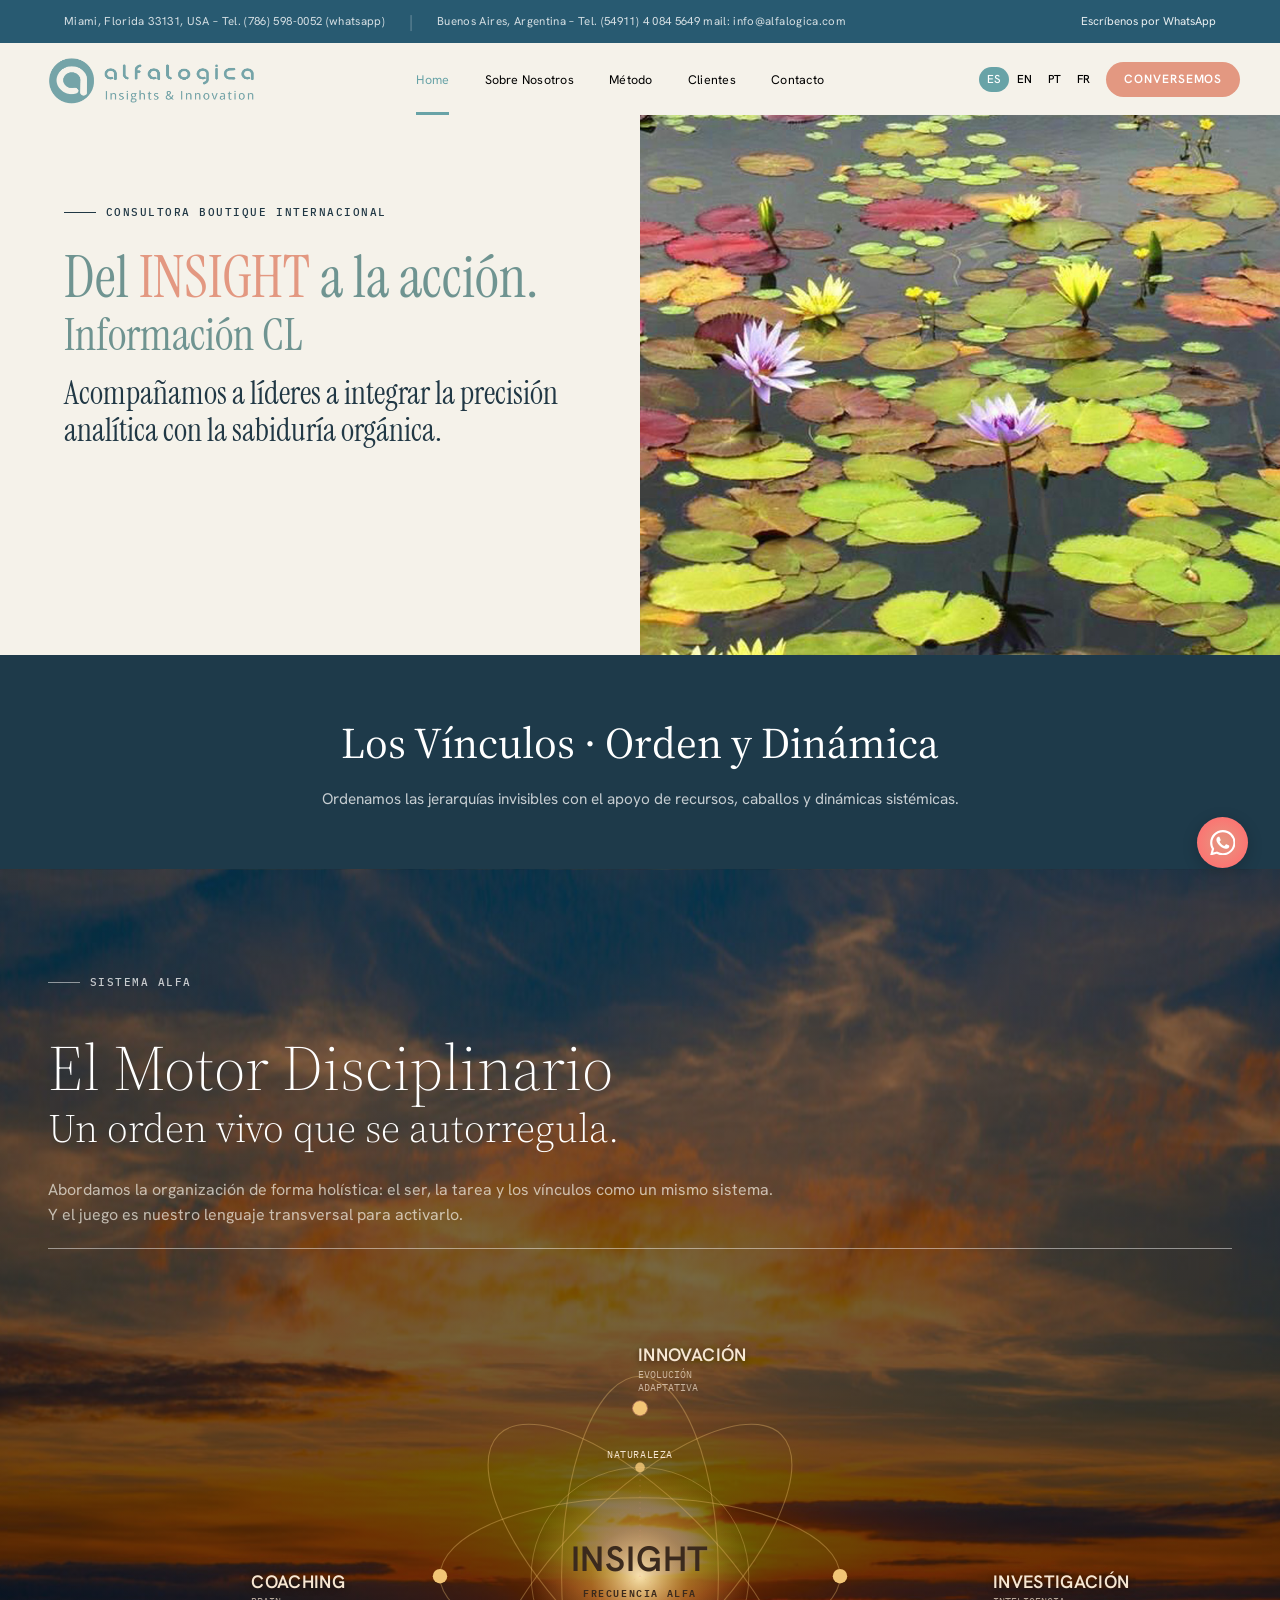
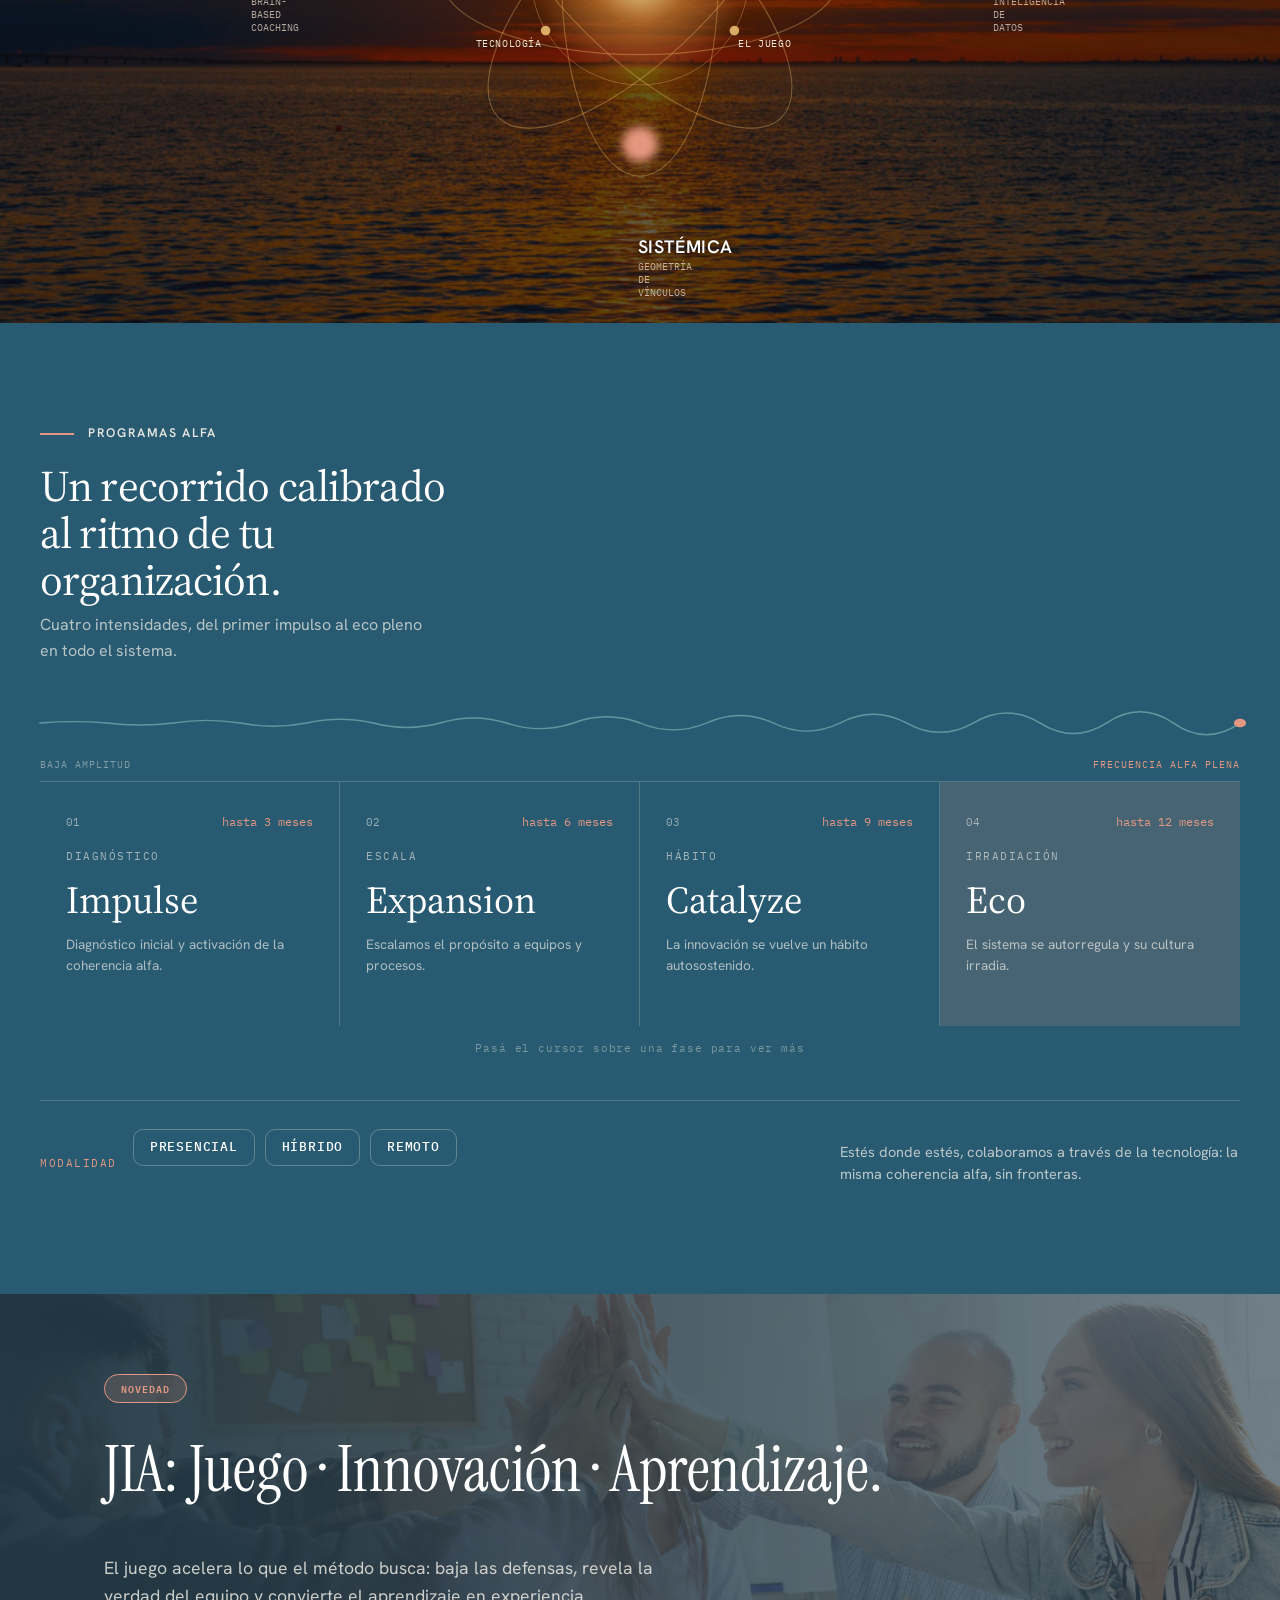
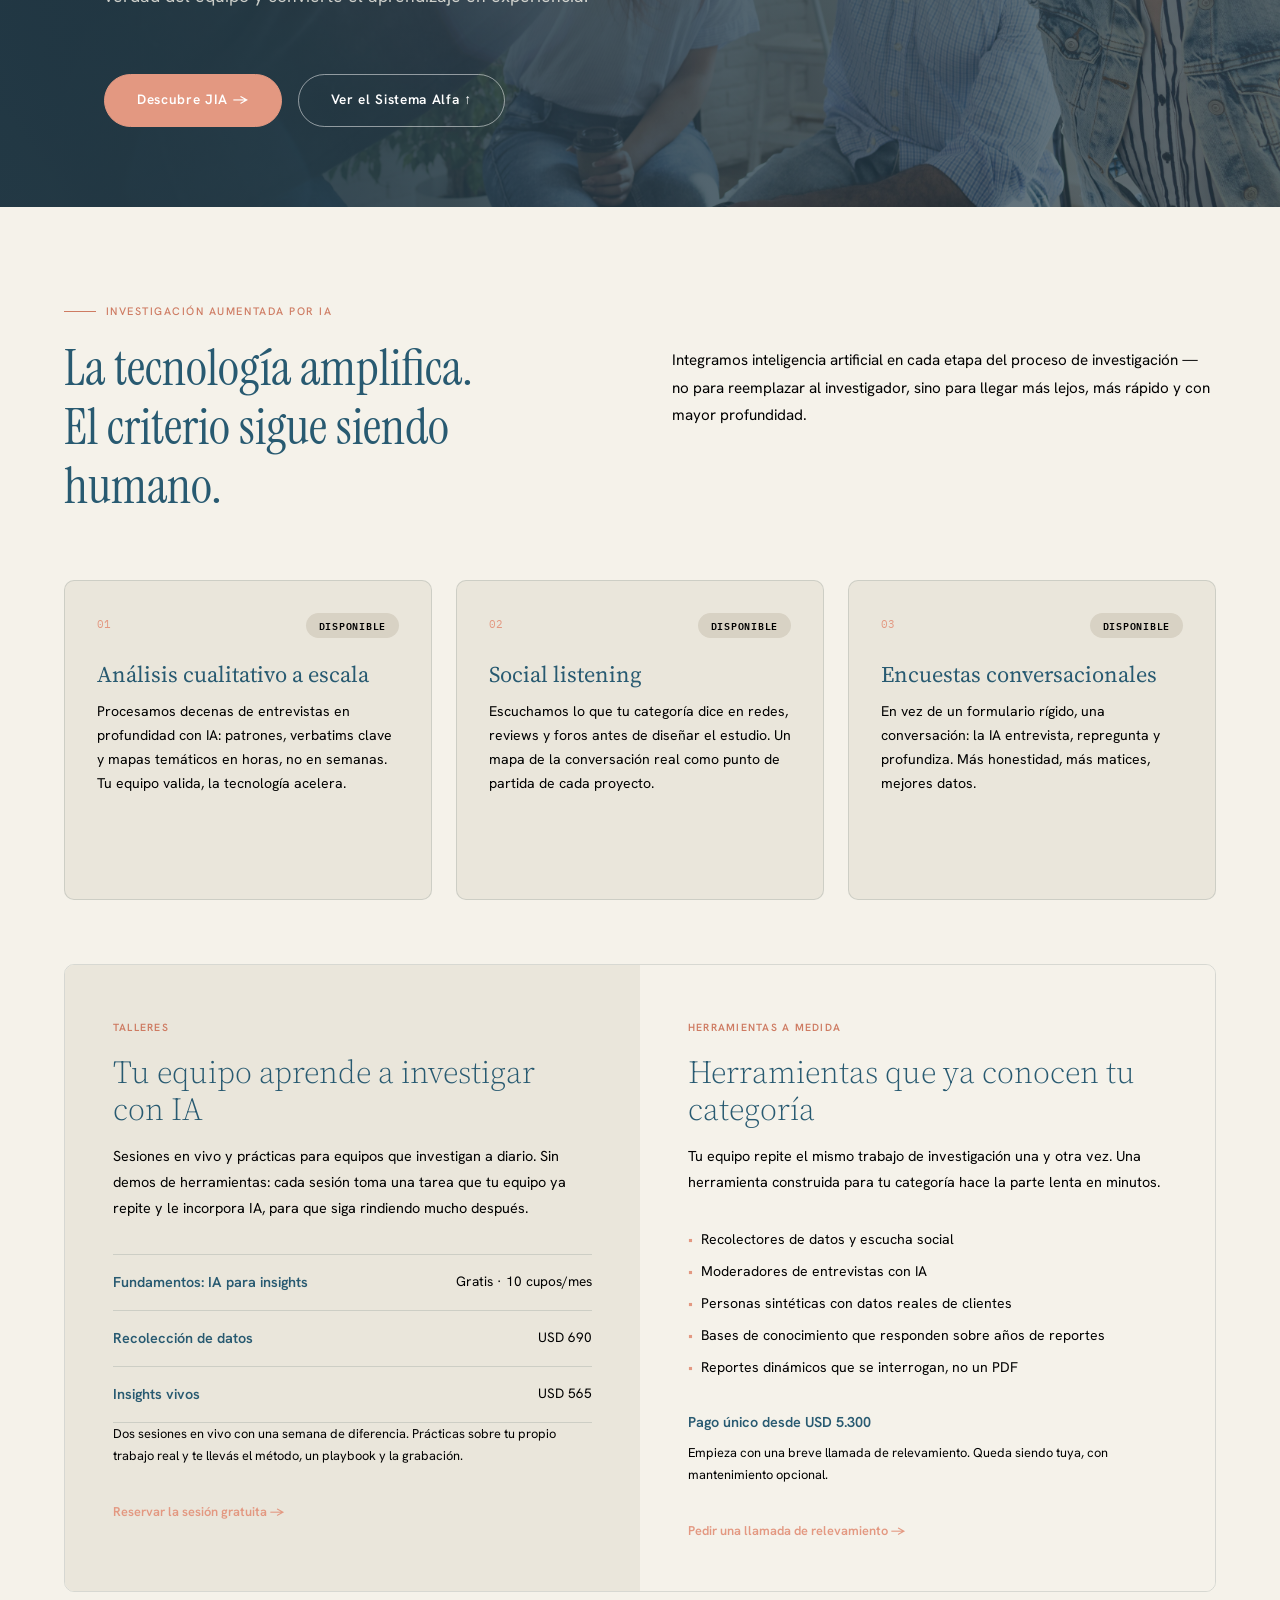
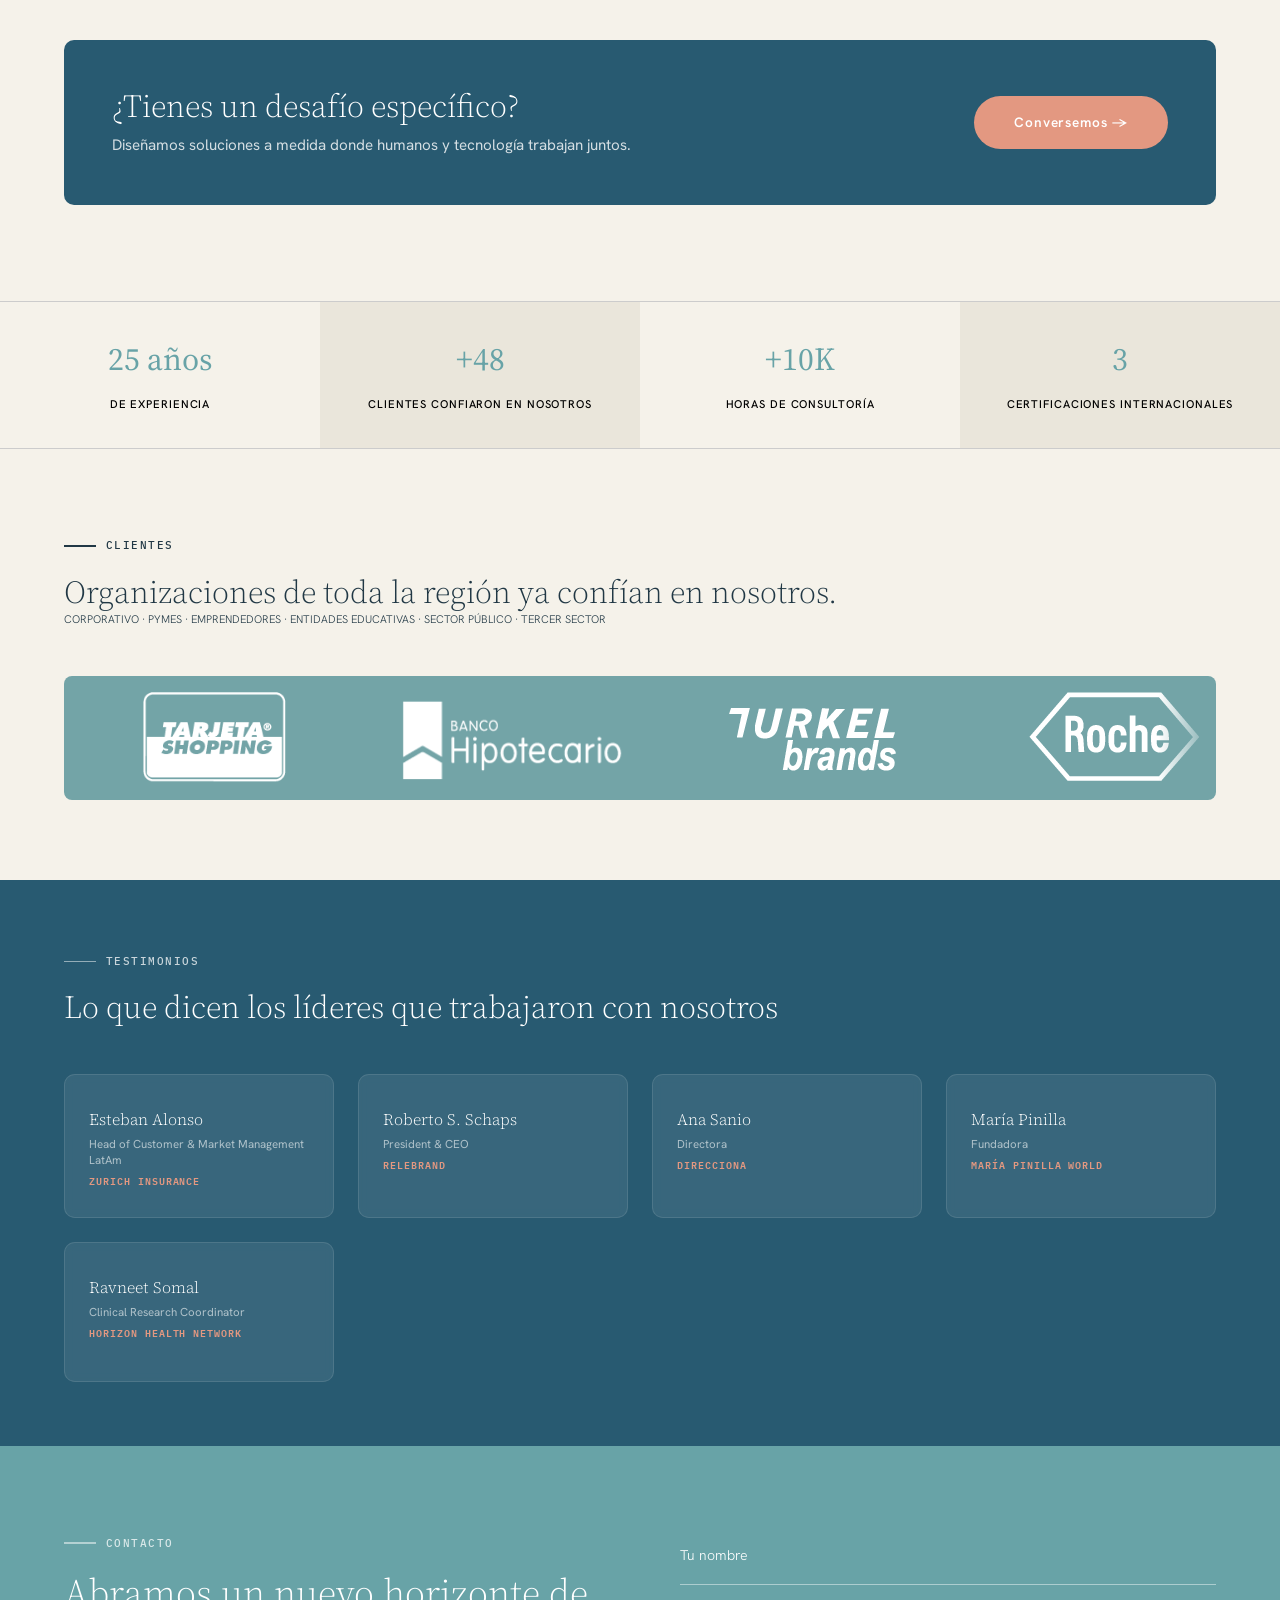
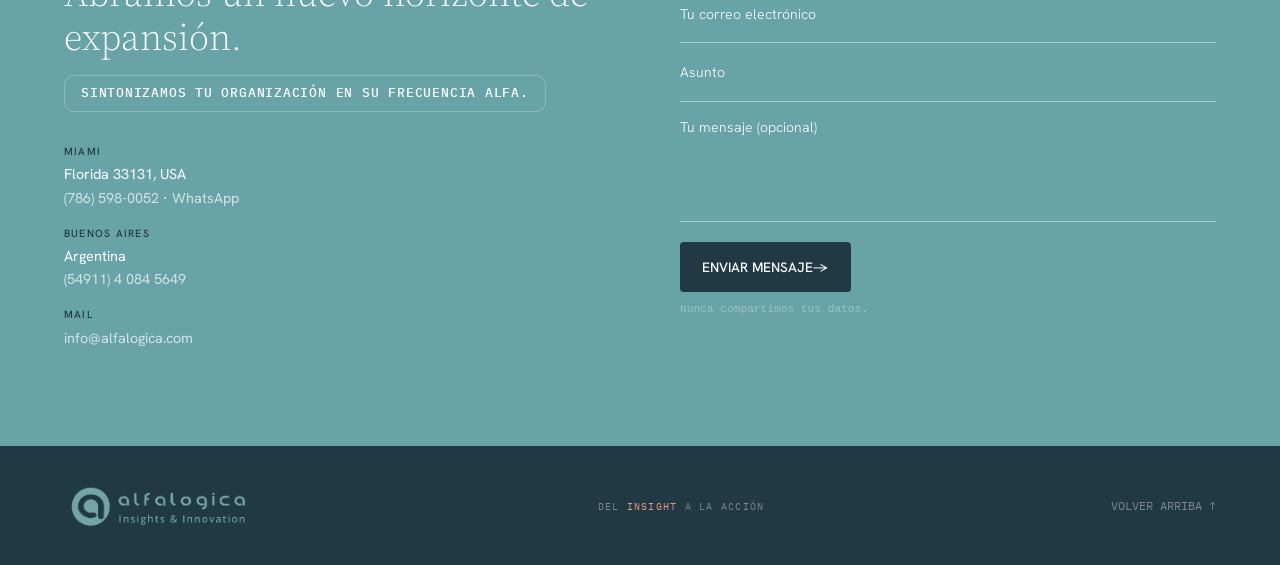
==== index.html @ 055f2e4a "estilos 2" ====
<!doctype html>
<html lang="es">

<head>
  <meta charset="UTF-8" />
  <meta name="viewport" content="width=device-width, initial-scale=1.0" />
  <title>Alfalógica · Insights & Innovation</title>
  <link rel="preconnect" href="https://fonts.googleapis.com" />
  <link rel="preconnect" href="https://fonts.gstatic.com" crossorigin />
  <link
    href="https://fonts.googleapis.com/css2?family=Hanken+Grotesk&family=IBM+Plex+Mono&family=Instrument+Serif&family=Source+Serif+4:opsz@8..60&display=swap"
    rel="stylesheet" />
  <link rel="stylesheet" href="css/styles.css" />
  <script src="js/scripts.js" defer></script>
  <style>
    /* ─── SECCIÓN FRASES (FADE IN/OUT) ─── */
    .frases-section {
      background: #1e3a4a;
      width: 100%;
      padding: 2rem 1.5rem;
      display: flex;
      justify-content: center;
      align-items: center;
      min-height: 150px;
    }

    .frases-container {
      max-width: 900px;
      width: 100%;
      text-align: center;
      margin: 0 auto;
    }

    .frases-container .frase-wrapper {
      display: flex;
      flex-direction: column;
      align-items: center;
      justify-content: center;
      min-height: 150px;
    }

    .frases-container .frase-principal {
      font-family: 'Source Serif 4', 'Instrument Serif', serif;
      font-size: clamp(27px, 3.4vw, 44px);
      color: #ffffff;
      line-height: 1.4;
      margin: 0;
      padding: 0;
      opacity: 0;
      transition: opacity 0.8s ease-in-out;
    }

    .frases-container .frase-principal.visible {
      opacity: 1;
    }

    .frases-container .frase-principal.hidden {
      opacity: 0;
    }

    .frases-container .bajada {
      font-family: 'Hanken Grotesk', sans-serif;
      font-size: clamp(14px, 1.2vw, 18px);
      color: rgba(255, 255, 255, 0.75);
      line-height: 1.6;
      margin-top: 0.8rem;
      opacity: 0;
      transition: opacity 0.6s ease-in-out 0.3s;
      max-width: 700px;
    }

    .frases-container .bajada.visible {
      opacity: 1;
    }

    .frases-container .bajada.hidden {
      opacity: 0;
    }

    @media (max-width: 600px) {
      .frases-section {
        min-height: 320px;
        padding: 3rem 1.2rem;
      }

      .frases-container .frase-wrapper {
        min-height: 200px;
      }

      .frases-container .bajada {
        font-size: 14px;
        padding: 0 0.5rem;
      }
    }
  </style>
</head>

<body>
  <div class="topbar">
    <div class="topbar__inner">
      <span class="topbar__text" data-es="Miami, Florida 33131, USA – Tel. (786) 598-0052 (whatsapp)"
        data-en="Miami, Florida 33131, USA – Tel. (786) 598-0052 (whatsapp)"
        data-pt="Miami, Flórida 33131, EUA – Tel. (786) 598-0052 (whatsapp)"
        data-fr="Miami, Floride 33131, États-Unis – Tél. (786) 598-0052 (whatsapp)">Miami, Florida 33131, USA – Tel.
        <a href="tel:+17865980052">(786) 598-0052</a> (<a href="https://wa.me/17865980052">whatsapp</a>)</span>
      <span class="topbar__sep">|</span>
      <span class="topbar__text" data-es="Buenos Aires, Argentina – Tel. (54911) 4 084 5649 mail: info@alfalogica.com"
        data-en="Buenos Aires, Argentina – Tel. (54911) 4 084 5649 mail: info@alfalogica.com"
        data-pt="Buenos Aires, Argentina – Tel. (54911) 4 084 5649 e-mail: info@alfalogica.com"
        data-fr="Buenos Aires, Argentine – Tél. (54911) 4 084 5649 mail: info@alfalogica.com">Buenos Aires, Argentina –
        Tel.
        <a href="tel:+541140845649">(54911) 4 084 5649</a> mail:
        <a href="mailto:info@alfalogica.com">info@alfalogica.com</a></span>
      <a href="https://wa.me/17865980052" target="_blank" class="topbar__whatsapp" data-es="Escríbenos por WhatsApp"
        data-en="Write us on WhatsApp" data-pt="Escreva-nos no WhatsApp" data-fr="Écrivez-nous sur WhatsApp">
        Escríbenos por WhatsApp
      </a>
    </div>
  </div>

  <nav class="nav" id="nav">
    <div class="nav__inner">
      <a class="nav__logo" href="#"><img src="images/logo.png" alt="Alfalógica" /></a>

      <ul class="nav__links" id="navLinks">
        <li>
          <a href="/" class="active" data-es="Home" data-en="Home" data-pt="Início" data-fr="Accueil">Home</a>
        </li>
        <li>
          <a href="sobre-nosotros.html" data-es="Sobre Nosotros" data-en="About Us" data-pt="Sobre Nós"
            data-fr="À propos">Sobre Nosotros</a>
        </li>
        <li>
          <a href="metodo.html" data-es="Método" data-en="Method" data-pt="Método" data-fr="Méthode">Método</a>
        </li>
        <li>
          <a href="#clientes" data-es="Clientes" data-en="Clients" data-pt="Clientes" data-fr="Clients">Clientes</a>
        </li>
        <li>
          <a href="contacto.html" data-es="Contacto" data-en="Contact Us" data-pt="Contato" data-fr="">Contacto</a>
        </li>
      </ul>

      <div class="nav__right">
        <div class="nav__lang">
          <a href="#" class="active" data-lang="es">ES</a>
          <a href="#" data-lang="en">EN</a>
          <a href="#" data-lang="pt">PT</a>
          <a href="#" data-lang="fr">FR</a>
        </div>
        <details class="nav__lang-dropdown">
          <summary aria-label="Cambiar idioma">
            <span id="navLangCurrent">ES</span>
          </summary>
          <div class="nav__lang-dropdown__menu">
            <a href="#" class="active" data-lang="es">ES</a>
            <a href="#" data-lang="en">EN</a>
            <a href="#" data-lang="pt">PT</a>
            <a href="#" data-lang="fr">FR</a>
          </div>
        </details>
        <div class="nav__cta">
          <a href="/contacto" data-es="Conversemos" data-en="Talk us" data-pt="Conversa"
            data-fr="Conversemos">Conversemos</a>
        </div>
        <button class="nav__hamburger" id="hamburger" aria-label="Abrir menú" aria-expanded="false">
          <span></span><span></span><span></span>
        </button>
      </div>
    </div>

    <ul class="nav__mobile" id="mobileMenu">
      <li>
        <a href="#" class="active" data-es="Home" data-en="Home" data-pt="Início" data-fr="Accueil">Home</a>
      </li>
      <li>
        <a href="/sobre-nosotros" data-es="Sobre Nosotros" data-en="About Us" data-pt="Sobre Nós"
          data-fr="À propos">Sobre Nosotros</a>
      </li>
      <li>
        <a href="/metodo" data-es="Método" data-en="Method" data-pt="Método" data-fr="Méthode">Método</a>
      </li>
      <li>
        <a href="#clientes" data-es="Clientes" data-en="Clients" data-pt="Clientes" data-fr="Clients">Clientes</a>
      </li>
      <li>
        <a href="/contacto" data-es="Contacto" data-en="Contact" data-pt="Contato" data-fr="Contact">Contacto</a>
      </li>
      <li class="nav__mobile__lang">
        <a href="#" class="active" data-lang="es">ES</a>
        <a href="#" data-lang="en">EN</a>
        <a href="#" data-lang="pt">PT</a>
        <a href="#" data-lang="fr">FR</a>
      </li>
    </ul>
  </nav>

  <section class="hero">
    <div class="hero__left">
      <div class="manifiesto__label">
        <span class="label-tag" data-es="Consultora boutique internacional" data-en="International boutique consultancy"
          data-pt="Consultoria boutique internacional" data-fr="Cabinet de conseil boutique international">
          Consultora boutique internacional
        </span>
      </div>

      <h1 class="hero__h1" id="heroH1"></h1>
      <h2 class="hero__h2" id="heroH2"></h2>
      <h3 data-es="   Acompañamos a líderes a integrar la precisión analítica con la sabiduría orgánica."
        data-en="We support leaders in integrating analytical precision with organic wisdom."
        data-pt="Acompanhamos líderes a integrar a precisão analítica com a sabedoria orgânica."
        data-fr="Nous accompagnons les leaders à intégrer la précision analytique à la sagesse organique.">
        Acompañamos a líderes a integrar la precisión analítica con la
        sabiduría orgánica.
      </h3>
    </div>
    <div class="hero__right">
      <img src="images/foto1.jpg" alt="Equipo de consultoría en reunión" />
    </div>
  </section>

  <!-- ─── SECCIÓN FRASES (FADE IN/OUT) ─── -->
  <section class="frases-section" id="frases">
    <div class="frases-container">
      <div class="frase-wrapper" id="fraseWrapper">
        <p class="frase-principal visible" id="frasePrincipal">
          Los Vínculos · Orden y Dinámica
        </p>
        <p class="bajada visible" id="bajada">
          Ordenamos las jerarquías invisibles con el apoyo de recursos, caballos y dinámicas sistémicas.
        </p>
      </div>
    </div>
  </section>

  <!-- ─── RESTO DEL CONTENIDO (se mantiene igual) ─── -->
  <!-- ─── DIAGRAMA (sección traducida) ─── -->
  <div class="diagrama"
    style="background: url(images/sunset.jpg) center 25% / cover rgb(26, 20, 16); position: relative; padding:  0px; filter: brightness(1) saturate(1.05);">

    <div class="sa-diagram-wrap">

      <section class="sistema-banner" id="metodo">


        <div class="sistema-banner__content">
          <div class="clientes__inner">
            <div class="sistema-banner__label">
              <span class="label-tag label-tag--light" data-es="Sistema Alfa" data-en="Alpha System"
                data-pt="Sistema Alfa" data-fr="Système Alpha">Sistema Alfa</span>
            </div>
            <h2 class="sistema-banner__h2"
              data-es="El Motor Disciplinario<br/><em> Un orden vivo que se autorregula.</em>"
              data-en="The Disciplinary Engine<br/><em>A living order that self-regulates.</em>"
              data-pt="O Motor Disciplinar<br/><em>Uma ordem viva que se autorregula.</em>"
              data-fr="Le Moteur Disciplinaire<br/><em>Un ordre vivant qui s'autorégule.</em>">
              El Motor Disciplinario<br /><em>Un orden vivo que se autorregula.</em>
            </h2>
            <p class="subtitle-onDark" style="border-bottom: 1px solid #ffffff79; padding: 0 0 20px 0"
              data-es="Abordamos la organización de forma holística: el ser, la tarea y los vínculos como un mismo sistema.  <br> Y el juego es nuestro lenguaje transversal para activarlo."
              data-en="We approach the organization holistically: being, task, and relationships as one system.  <br>And play is our cross-cutting language to activate it."
              data-pt="Abordamos a organização de forma holística: o ser, a tarefa e os vínculos como um mesmo sistema.  <br>E o jogo é a nossa linguagem transversal para ativá-lo."
              data-fr="Nous abordons l'organisation de manière holistique : l'être, la tâche et les liens comme un même système.  <br>Et le jeu est notre langage transversal pour l'activer.">
              Abordamos la organización de forma holística: el ser, la tarea y los vínculos como un mismo sistema. Y el
              juego es
              nuestro lenguaje transversal para activarlo.
            </p>
          </div>
        </div>
      </section>

      <section data-dc-tpl="107" id="sistema">
        <div data-dc-tpl="108"
          style="position: absolute; inset: 0px; background: linear-gradient(rgba(15, 10, 8, 0.5), rgba(15, 10, 8, 0.68));">
        </div>
        <div data-dc-tpl="109" style="max-width: 1240px; margin: 0px auto; padding: 0px 32px; position: relative;">

          <!-- HOTSPOTS PARA MODALES (los círculos) -->
          <button class="sa-point sa-point--innovacion" data-modal="innovacion" aria-label="Innovación"></button>
          <button class="sa-point sa-point--coaching" data-modal="coaching" aria-label="Coaching"></button>
          <button class="sa-point sa-point--investigacion" data-modal="investigacion"
            aria-label="Investigación"></button>
          <button class="sa-point sa-point--sistemica" data-modal="sistemica" aria-label="Sistémica"></button>
          <button class="sa-point sa-point--center" data-modal="insight"
            aria-label="Insight · Frecuencia Alfa"></button>

          <div data-dc-tpl="121" style="display: flex; flex-direction: column; align-items: center; gap: 0px;">
            <!-- MENSAJE PARA MÓVIL -->
            <div class="sa-mobile-message">
              <span class="sa-mobile-icon">🔄</span>
              <p data-es="El diagrama interactivo del Sistema Alfa está disponible en tablet y escritorio. Te invitamos a explorarlo desde una pantalla más amplia para una experiencia completa."
                data-en="The Alpha System interactive diagram is available on tablet and desktop. We invite you to explore it from a larger screen for a complete experience."
                data-pt="O diagrama interativo do Sistema Alfa está disponível em tablet e desktop. Convidamos você a explorá-lo em uma tela maior para uma experiência completa."
                data-fr="Le diagramme interactif du Système Alpha est disponible sur tablette et ordinateur. Nous vous invitons à l'explorer sur un écran plus grand pour une expérience complète.">
                El diagrama interactivo del Sistema Alfa está disponible en tablet y escritorio. Te invitamos a
                explorarlo desde una pantalla más amplia para una experiencia completa.
              </p>
            </div>

            <div data-dc-tpl="122"
              style="padding: clamp(12px, 2vw, 24px) 0px; display: flex; justify-content: center; align-items: center; width: 100%;">
              <div data-dc-tpl="123" style="position: relative; width: 100%; max-width: 640px; aspect-ratio: 1 / 0.86;">
                <svg data-dc-tpl="124" viewBox="0 0 800 660"
                  style="position: absolute; inset: 0px; width: 100%; height: 100%; overflow: visible;">
                  <!-- (Todo el contenido del SVG se mantiene exactamente igual) -->
                  <defs data-dc-tpl="125">
                    <radialGradient data-dc-tpl="126" id="afGlow" cx="50%" cy="50%" r="50%">
                      <stop data-dc-tpl="127" offset="0%" stop-color="#FFE9B8" stop-opacity="0.95"></stop>
                      <stop data-dc-tpl="128" offset="45%" stop-color="#E8A24D" stop-opacity="0.45"></stop>
                      <stop data-dc-tpl="129" offset="100%" stop-color="#E8A24D" stop-opacity="0"></stop>
                    </radialGradient>
                  </defs>
                  <g data-dc-tpl="130" class="af-orbit"
                    style="transform-box: fill-box; transform-origin: center center; animation: 90s linear 0s infinite normal none running af-spin;">
                    <ellipse data-dc-tpl="131" cx="400" cy="330" rx="250" ry="98" fill="none" stroke="#F0C57A"
                      stroke-opacity="0.35" stroke-width="1.4"></ellipse>
                    <ellipse data-dc-tpl="132" cx="400" cy="330" rx="250" ry="98" fill="none" stroke="#F0C57A"
                      stroke-opacity="0.35" stroke-width="1.4" transform="rotate(45 400 330)"></ellipse>
                    <ellipse data-dc-tpl="133" cx="400" cy="330" rx="250" ry="98" fill="none" stroke="#F0C57A"
                      stroke-opacity="0.35" stroke-width="1.4" transform="rotate(90 400 330)"></ellipse>
                    <ellipse data-dc-tpl="134" cx="400" cy="330" rx="250" ry="98" fill="none" stroke="#F0C57A"
                      stroke-opacity="0.35" stroke-width="1.4" transform="rotate(135 400 330)"></ellipse>
                  </g>
                  <circle data-dc-tpl="135" class="af-core" cx="400" cy="330" r="136" fill="url(#afGlow)"
                    style="transform-box: fill-box; transform-origin: center center; animation: 6s ease-in-out 0s infinite normal none running af-pulse;">
                  </circle>
                  <circle data-dc-tpl="136" cx="400" cy="330" r="136" fill="none" stroke="#F0C57A" stroke-opacity="0.4"
                    stroke-width="1"></circle>
                  <line data-dc-tpl="137" x1="400" y1="330" x2="400" y2="194" stroke="#E39881" stroke-opacity="0.3"
                    stroke-width="1" stroke-dasharray="2 5"></line>
                  <line data-dc-tpl="138" x1="400" y1="330" x2="518" y2="398" stroke="#E39881" stroke-opacity="0.3"
                    stroke-width="1" stroke-dasharray="2 5"></line>
                  <line data-dc-tpl="139" x1="400" y1="330" x2="282" y2="398" stroke="#E39881" stroke-opacity="0.3"
                    stroke-width="1" stroke-dasharray="2 5"></line>
                  <circle data-dc-tpl="140" cx="400" cy="120" r="22" fill="#E39881" opacity="0"
                    style="filter: blur(6px);"></circle>
                  <circle data-dc-tpl="141" cx="650" cy="330" r="22" fill="#E39881" opacity="0"
                    style="filter: blur(6px);"></circle>
                  <circle data-dc-tpl="142" cx="400" cy="540" r="22" fill="#E39881" opacity="1"
                    style="filter: blur(6px);"></circle>
                  <circle data-dc-tpl="143" cx="150" cy="330" r="22" fill="#E39881" opacity="0"
                    style="filter: blur(6px);"></circle>
                  <circle data-dc-tpl="144" cx="400" cy="120" r="9" fill="#F0C57A"></circle>
                  <circle data-dc-tpl="145" cx="400" cy="120" r="9" fill="none" stroke="#E39881" stroke-width="1.2"
                    stroke-opacity="0.55">
                    <animate data-dc-tpl="146" attributeName="r" values="9;16;9" dur="2.6s" repeatCount="indefinite">
                    </animate>
                    <animate data-dc-tpl="147" attributeName="stroke-opacity" values="0.55;0;0.55" dur="2.6s"
                      repeatCount="indefinite"></animate>
                  </circle>
                  <circle data-dc-tpl="148" cx="400" cy="194" r="6" fill="#F0C57A" opacity="0.85"></circle>
                  <circle data-dc-tpl="149" cx="518" cy="398" r="6" fill="#F0C57A" opacity="0.85"></circle>
                  <circle data-dc-tpl="150" cx="282" cy="398" r="6" fill="#F0C57A" opacity="0.85"></circle>
                  <circle data-dc-tpl="151" cx="650" cy="330" r="9" fill="#F0C57A"></circle>
                  <circle data-dc-tpl="152" cx="400" cy="540" r="9" fill="#E39881"></circle>
                  <circle data-dc-tpl="153" cx="150" cy="330" r="9" fill="#F0C57A"></circle>
                  <text data-dc-tpl="154" x="400" y="324" text-anchor="middle"
                    font-family="Hanken Grotesk, system-ui, sans-serif" font-size="44" font-weight="600" fill="#3A2A1E"
                    letter-spacing="1">INSIGHT</text>
                  <text data-dc-tpl="155" x="400" y="356" text-anchor="middle" font-family="IBM Plex Mono, monospace"
                    font-size="13" fill="#3A2A1E" letter-spacing="2" font-weight="600" data-en="ALPHA FREQUENCY"
                    data-es="FRECUENCIA ALFA" data-pt="FREQUÊNCIA ALFA" data-fr="FRÉQUENCE ALPHA">FRECUENCIA ALFA</text>
                </svg>

                <!-- ⬇️ BOTONES DE TEXTO CON CLASE "sa-point" ⬇️ -->
                <!-- BOTÓN INNOVACIÓN -->
                <button class="sa-point" data-modal="innovacion"
                  style="position: absolute; left: 50%; top: 7%; transform: translateX(-50%); background: none; border: none; cursor: pointer; padding: 4px 8px; text-align: center;">
                  <div class="sa-label-main" data-en="INNOVATION" data-pt="INOVAÇÃO" data-fr="INNOVATION"
                    data-es="INNOVACIÓN"
                    style="font-family: var(--font-sans); font-weight: 600; font-size: clamp(14px, 1.6vw, 18px); letter-spacing: 0.02em; color: rgb(245, 230, 211); transition: color 0.3s; text-shadow: rgba(0, 0, 0, 0.5) 0px 1px 6px;">
                    INNOVACIÓN</div>
                  <div data-en="Adaptive evolution" data-pt="Evolução adaptativa" data-fr="Évolution adaptative"
                    data-es="Evolución adaptativa"
                    style="font-family: var(--font-mono); font-size: 10px; color: rgba(245, 230, 211, 0.7); margin-top: 2px;">
                    Evolución adaptativa</div>
                </button>

                <!-- BOTÓN INVESTIGACIÓN -->
                <button class="sa-point" data-modal="investigacion"
                  style="position: absolute; right: -7%; top: 50%; transform: translateY(-50%); background: none; border: none; cursor: pointer; padding: 4px 8px; text-align: left;">
                  <div class="sa-label-main" data-en="RESEARCH" data-pt="PESQUISA" data-fr="RECHERCHE"
                    data-es="INVESTIGACIÓN"
                    style="font-family: var(--font-sans); font-weight: 600; font-size: clamp(14px, 1.6vw, 18px); letter-spacing: 0.02em; color: rgb(245, 230, 211); transition: color 0.3s; text-shadow: rgba(0, 0, 0, 0.5) 0px 1px 6px;">
                    INVESTIGACIÓN</div>
                  <div data-en="Data intelligence" data-pt="Inteligência de Dados" data-fr="Intelligence des données"
                    data-es="Inteligencia de Datos"
                    style="font-family: var(--font-mono); font-size: 10px; color: rgba(245, 230, 211, 0.7); margin-top: 2px;">
                    Inteligencia de Datos</div>
                </button>

                <!-- BOTÓN SISTÉMICA -->
                <button class="sa-point" data-modal="sistemica"
                  style="position: absolute; left: 50%; bottom: 0%; transform: translateX(-50%); background: none; border: none; cursor: pointer; padding: 4px 8px; text-align: center;">
                  <div class="sa-label-main" data-en="SYSTEMIC" data-pt="SISTÊMICA" data-fr="SYSTÉMIQUE"
                    data-es="SISTÉMICA"
                    style="font-family: var(--font-sans); font-weight: 600; font-size: clamp(14px, 1.6vw, 18px); letter-spacing: 0.02em; color: rgb(255, 255, 255); transition: color 0.3s; text-shadow: rgba(0, 0, 0, 0.5) 0px 1px 6px;">
                    SISTÉMICA</div>
                  <div data-en="Geometry of bonds" data-pt="Geometria dos Vínculos" data-fr="Géométrie des liens"
                    data-es="Geometría de Vínculos"
                    style="font-family: var(--font-mono); font-size: 10px; color: rgba(245, 230, 211, 0.7); margin-top: 2px;">
                    Geometría de Vínculos</div>
                </button>

                <!-- BOTÓN COACHING -->
                <button class="sa-point" data-modal="coaching"
                  style="position: absolute; left: -12%; top: 50%; transform: translateY(-50%); background: none; border: none; cursor: pointer; padding: 4px 8px; text-align: left;">
                  <div class="sa-label-main" data-en="COACHING" data-pt="COACHING" data-fr="COACHING" data-es="COACHING"
                    style="font-family: var(--font-sans); font-weight: 600; font-size: clamp(14px, 1.6vw, 18px); letter-spacing: 0.02em; color: rgb(245, 230, 211); transition: color 0.3s; text-shadow: rgba(0, 0, 0, 0.5) 0px 1px 6px;">
                    COACHING</div>
                  <div data-en="Brain-Based Coaching" data-pt="Coaching Baseado no Cérebro"
                    data-fr="Coaching basé sur le cerveau" data-es="Brain-Based Coaching"
                    style="font-family: var(--font-mono); font-size: 10px; color: rgba(245, 230, 211, 0.7); margin-top: 2px;">
                    Brain-Based Coaching</div>
                </button>

                <!-- Punto central (Insight) -->
                <button class="sa-point sa-point--center" data-modal="insight" aria-label="Insight"
                  style="position: absolute; left: 50%; top: 50%; width: 26%; height: 26%; transform: translate(-50%, -50%); background: none; border: none; cursor: pointer; border-radius: 50%;"></button>

                <!-- Botones transversales (sin modal) -->
                <button aria-label="Naturaleza"
                  style="position: absolute; left: 50%; top: 29.4%; transform: translate(-50%, -100%); background: none; border: none; cursor: pointer; padding: 2px 4px;">
                  <span data-en="NATURE" data-pt="NATUREZA" data-fr="NATURE" data-es="NATURALEZA"
                    style="font-family: var(--font-mono); font-size: 10px; letter-spacing: 0.06em; color: rgb(245, 230, 211); transition: color 0.3s;">NATURALEZA</span>
                </button>
                <button aria-label="Tecnología"
                  style="position: absolute; left: 35.25%; top: 60.3%; transform: translate(-100%, 0px); background: none; border: none; cursor: pointer; padding: 2px 4px; text-align: right;">
                  <span data-en="TECHNOLOGY" data-pt="TECNOLOGIA" data-fr="TECHNOLOGIE" data-es="TECNOLOGÍA"
                    style="font-family: var(--font-mono); font-size: 10px; letter-spacing: 0.06em; color: rgb(245, 230, 211); transition: color 0.3s;">TECNOLOGÍA</span>
                </button>
                <button aria-label="El juego"
                  style="position: absolute; left: 64.75%; top: 60.3%; background: none; border: none; cursor: pointer; padding: 2px 4px;">
                  <span data-en="PLAY" data-pt="O JOGO" data-fr="LE JEU" data-es="EL JUEGO"
                    style="font-family: var(--font-mono); font-size: 10px; letter-spacing: 0.06em; color: rgb(245, 230, 211); transition: color 0.3s;">EL
                    JUEGO</span>
                </button>
              </div>
            </div>
          </div>
        </div>
      </section>
    </div>
  </div>
  <!-- ─── FIN DIAGRAMA ─── -->

  <!-- MODAL SISTEMA ALFA® -->
  <div class="sa-overlay" id="saOverlay">
    <div class="sa-modal" role="dialog" aria-modal="true" id="saModal">
      <button class="sa-modal-close" id="saClose" aria-label="Cerrar">
        &#10005;
      </button>
      <div class="sa-modal-header" id="saHeader"></div>
      <div class="sa-modal-scroll" id="saScroll"></div>
    </div>
  </div>

  <div class="programas-alfa-wrapper">
    <div class="programas-alfa-inner">
      <div class="programas-alfa-header">
        <span class="programas-alfa-label" data-es="Programas Alfa" data-en="Alpha Programs" data-pt="Programas Alfa"
          data-fr="Programmes Alpha">Programas Alfa</span>
        <h2 class="programas-alfa-title" data-es="Un recorrido calibrado al ritmo de tu organización."
          data-en="A path calibrated to your organization's rhythm."
          data-pt="Um percurso calibrado ao ritmo da sua organização."
          data-fr="Un parcours calibré au rythme de votre organisation.">Un recorrido calibrado al ritmo de tu
          organización.</h2>
        <p class="programas-alfa-subtitle"
          data-es="Cuatro intensidades, del primer impulso al eco pleno en todo el sistema."
          data-en="Four intensities, from first impulse to full echo across the system."
          data-pt="Quatro intensidades, do primeiro impulso ao eco pleno em todo o sistema."
          data-fr="Quatre intensités, du premier élan à l'écho pleinement diffusé dans tout le système.">Cuatro
          intensidades, del primer impulso al eco pleno en todo el sistema.</p>
      </div>

      <!-- Gráfico de onda -->
      <div class="programas-alfa-wave" data-reveal>
        <svg class="wave-svg" viewBox="0 0 1176 90" preserveAspectRatio="none">
          <path class="wave-path"
            d="M0 45 Q32.7 41.1 65.3 45 Q98.0 50.6 130.7 45 Q163.3 37.7 196.0 45 Q228.7 54.0 261.3 45 Q294.0 34.3 326.7 45 Q359.3 57.5 392.0 45 Q424.7 30.8 457.3 45 Q490.0 60.9 522.7 45 Q555.3 27.4 588.0 45 Q620.7 64.4 653.3 45 Q686.0 23.9 718.7 45 Q751.3 67.8 784.0 45 Q816.7 20.5 849.3 45 Q882.0 71.3 914.7 45 Q947.3 17.0 980.0 45 Q1012.7 74.7 1045.3 45 Q1078.0 13.6 1110.7 45 Q1143.3 78.1 1176.0 45"
            fill="none" stroke="#68A3A7" stroke-width="2" stroke-opacity="0.85" stroke-linecap="round" />
          <circle class="wave-circle" cx="1176" cy="45" r="6" fill="#E39881" />
        </svg>
        <div class="wave-labels">
          <span class="wave-label wave-label--low" data-es="BAJA AMPLITUD" data-en="LOW AMPLITUDE"
            data-pt="BAIXA AMPLITUDE" data-fr="BASSE AMPLITUDE">BAJA AMPLITUD</span>
          <span class="wave-label wave-label--full" data-es="FRECUENCIA ALFA PLENA" data-en="FULL ALPHA FREQUENCY"
            data-pt="FREQUÊNCIA ALFA PLENA" data-fr="FRÉQUENCE ALPHA PLEINE">FRECUENCIA ALFA PLENA</span>
        </div>
      </div>

      <!-- Tarjetas de programas -->
      <div class="programas-alfa-grid" data-reveal>
        <!-- Tarjeta 1: Impulse -->
        <div class="programa-card-alfa" tabindex="0">
          <div class="programa-card-alfa__top">
            <span class="programa-card-alfa__number">01</span>
            <span class="programa-card-alfa__duration" data-es="hasta 3 meses" data-en="up to 3 months"
              data-pt="até 3 meses" data-fr="jusqu'à 3 mois">hasta 3 meses</span>
          </div>
          <div class="programa-card-alfa__tag" data-es="DIAGNÓSTICO" data-en="DIAGNOSIS" data-pt="DIAGNÓSTICO"
            data-fr="DIAGNOSTIC">DIAGNÓSTICO</div>
          <h3 class="programa-card-alfa__title">Impulse</h3>
          <p class="programa-card-alfa__desc" data-es="Diagnóstico inicial y activación de la coherencia alfa."
            data-en="First diagnosis and activation of alpha coherence."
            data-pt="Diagnóstico inicial e ativação da coerência alfa."
            data-fr="Diagnostic initial et activation de la cohérence alpha.">Diagnóstico inicial y activación de la
            coherencia alfa.</p>
          <div class="programa-card-alfa__detail">
            <ul>
              <li data-es="Mapeo del ser, la tarea y los vínculos" data-en="Mapping of being, task and bonds"
                data-pt="Mapeamento do ser, da tarefa e dos vínculos"
                data-fr="Cartographie de l'être, de la tâche et des liens">Mapeo del ser, la tarea y los vínculos</li>
              <li data-es="Línea base de métricas para todo el recorrido" data-en="Baseline metrics for the whole path"
                data-pt="Linha base de métricas para todo o percurso" data-fr="Métriques de base pour tout le parcours">
                Línea base de métricas para todo el recorrido</li>
              <li data-es="Primera sesión de activación con el liderazgo" data-en="First leadership activation session"
                data-pt="Primeira sessão de ativação com a liderança"
                data-fr="Première session d'activation avec le leadership">Primera sesión de activación con el liderazgo
              </li>
            </ul>
          </div>
        </div>

        <!-- Tarjeta 2: Expansion -->
        <div class="programa-card-alfa" tabindex="0">
          <div class="programa-card-alfa__top">
            <span class="programa-card-alfa__number">02</span>
            <span class="programa-card-alfa__duration" data-es="hasta 6 meses" data-en="up to 6 months"
              data-pt="até 6 meses" data-fr="jusqu'à 6 mois">hasta 6 meses</span>
          </div>
          <div class="programa-card-alfa__tag" data-es="ESCALA" data-en="SCALING" data-pt="ESCALA"
            data-fr="DÉPLOIEMENT">ESCALA</div>
          <h3 class="programa-card-alfa__title">Expansion</h3>
          <p class="programa-card-alfa__desc" data-es="Escalamos el propósito a equipos y procesos."
            data-en="Scaling purpose across teams and processes."
            data-pt="Escalamos o propósito para equipes e processos."
            data-fr="Nous déployons le but aux équipes et aux processus.">Escalamos el propósito a equipos y procesos.
          </p>
          <div class="programa-card-alfa__detail">
            <ul>
              <li data-es="Talleres de equipo y dinámicas JIA" data-en="Team workshops and JIA dynamics"
                data-pt="Oficinas de equipe e dinâmicas JIA" data-fr="Ateliers d'équipe et dynamiques JIA">Talleres de
                equipo y dinámicas JIA</li>
              <li data-es="Primeras decisiones basadas en datos" data-en="First data-informed decisions"
                data-pt="Primeiras decisões baseadas em dados" data-fr="Premières décisions basées sur les données">
                Primeras decisiones basadas en datos</li>
              <li data-es="Los procesos compartidos toman forma" data-en="Shared processes take shape"
                data-pt="Os processos compartilhados tomam forma" data-fr="Les processus partagés prennent forme">Los
                procesos compartidos toman forma</li>
            </ul>
          </div>
        </div>

        <!-- Tarjeta 3: Catalyze -->
        <div class="programa-card-alfa" tabindex="0">
          <div class="programa-card-alfa__top">
            <span class="programa-card-alfa__number">03</span>
            <span class="programa-card-alfa__duration" data-es="hasta 9 meses" data-en="up to 9 months"
              data-pt="até 9 meses" data-fr="jusqu'à 9 mois">hasta 9 meses</span>
          </div>
          <div class="programa-card-alfa__tag" data-es="HÁBITO" data-en="HABIT" data-pt="HÁBITO" data-fr="HABITUDE">
            HÁBITO</div>
          <h3 class="programa-card-alfa__title">Catalyze</h3>
          <p class="programa-card-alfa__desc" data-es="La innovación se vuelve un hábito autosostenido."
            data-en="Innovation becomes a self-sustaining habit."
            data-pt="A inovação se torna um hábito autossustentado."
            data-fr="L'innovation devient une habitude auto-entretenue.">La innovación se vuelve un hábito
            autosostenido.</p>
          <div class="programa-card-alfa__detail">
            <ul>
              <li data-es="Rituales de innovación entre equipos" data-en="Cross-team innovation rituals"
                data-pt="Rituais de inovação entre equipes" data-fr="Rituels d'innovation inter-équipes">Rituales de
                innovación entre equipos</li>
              <li data-es="Evidencia e intuición deciden juntas" data-en="Evidence and intuition decide together"
                data-pt="Evidência e intuição decidem juntas" data-fr="Preuves et intuition décident ensemble">Evidencia
                e intuición deciden juntas</li>
              <li data-es="El sistema corrige su propio rumbo" data-en="The system self-corrects"
                data-pt="O sistema corrige seu próprio rumo" data-fr="Le système corrige sa propre trajectoire">El
                sistema corrige su propio rumbo</li>
            </ul>
          </div>
        </div>

        <!-- Tarjeta 4: Eco (destacada) -->
        <div class="programa-card-alfa programa-card-alfa--destacada" tabindex="0">
          <div class="programa-card-alfa__top">
            <span class="programa-card-alfa__number">04</span>
            <span class="programa-card-alfa__duration" data-es="hasta 12 meses" data-en="up to 12 months"
              data-pt="até 12 meses" data-fr="jusqu'à 12 mois">hasta 12 meses</span>
          </div>
          <div class="programa-card-alfa__tag" data-es="IRRADIACIÓN" data-en="RADIANCE" data-pt="IRRADIAÇÃO"
            data-fr="RAYONNEMENT">IRRADIACIÓN</div>
          <h3 class="programa-card-alfa__title">Eco</h3>
          <p class="programa-card-alfa__desc" data-es="El sistema se autorregula y su cultura irradia."
            data-en="The system self-regulates and its culture radiates."
            data-pt="O sistema se autorregula e sua cultura irradia."
            data-fr="Le système s'autorégule et sa culture rayonne.">El sistema se autorregula y su cultura irradia.</p>
          <div class="programa-card-alfa__detail">
            <ul>
              <li data-es="La cultura irradia hacia clientes y mercado" data-en="Culture radiates to clients and market"
                data-pt="A cultura irradia para clientes e mercado"
                data-fr="La culture rayonne vers les clients et le marché">La cultura irradia hacia clientes y mercado
              </li>
              <li data-es="La organización se sostiene sin nosotros"
                data-en="The organization sustains itself without us" data-pt="A organização se sustenta sem nós"
                data-fr="L'organisation se soutient sans nous">La organización se sostiene sin nosotros</li>
              <li data-es="La frecuencia alfa se vuelve voz propia"
                data-en="Alpha frequency becomes the organization's own voice"
                data-pt="A frequência alfa se torna voz própria"
                data-fr="La fréquence alpha devient la voix propre de l'organisation">La frecuencia alfa se vuelve voz
                propia</li>
            </ul>
          </div>
        </div>
      </div>

      <!-- Hover hint -->
      <div class="programas-alfa-hint" data-es="Pasá el cursor sobre una fase para ver más"
        data-en="Hover a phase for details" data-pt="Passe o mouse sobre uma fase para ver mais"
        data-fr="Survolez une phase pour voir plus">Pasá el cursor sobre una fase para ver más</div>

      <!-- Footer: Modalidad -->
      <div class="programas-alfa-footer" data-reveal>
        <div class="programas-alfa-footer__left">
          <span class="programas-alfa-footer__label" data-es="MODALIDAD" data-en="FORMAT" data-pt="MODALIDADE"
            data-fr="FORMAT">MODALIDAD</span>
          <div class="programas-alfa-footer__badges">
            <span class="badge-alfa" data-es="Presencial" data-en="On-site" data-pt="Presencial"
              data-fr="Présentiel">Presencial</span>
            <span class="badge-alfa" data-es="Híbrido" data-en="Hybrid" data-pt="Híbrido"
              data-fr="Hybride">Híbrido</span>
            <span class="badge-alfa" data-es="Remoto" data-en="Remote" data-pt="Remoto"
              data-fr="À distance">Remoto</span>
          </div>
        </div>
        <p class="programas-alfa-footer__text"
          data-es="Estés donde estés, colaboramos a través de la tecnología: la misma coherencia alfa, sin fronteras."
          data-en="Wherever you are, we collaborate through technology: the same alpha coherence, without borders."
          data-pt="Esteja onde estiver, colaboramos através da tecnologia: a mesma coerência alfa, sem fronteiras."
          data-fr="Où que vous soyez, nous collaborons par la technologie : la même cohérence alpha, sans frontières.">
          Estés donde estés, colaboramos a través de la tecnología: la misma coherencia alfa, sin fronteras.</p>
      </div>
    </div>
  </div>
  </div>

  <!-- ─── SECCIÓN JIA: Juego · Innovación · Aprendizaje ─── -->
  <section class="jia-section">
    <div class="jia-section__bg">
      <img src="images/jia.jpg" alt="Equipo celebrando con las manos en alto" />
    </div>
    <div class="jia-section__overlay"></div>
    <div class="jia-section__inner">
      <span class="jia-section__badge" data-es="Novedad" data-en="New" data-pt="Novidade" data-fr="Nouveauté">
        Novedad
      </span>
      <h2 class="jia-section__title" data-es="JIA: Juego · Innovación · Aprendizaje."
        data-en="JIA: Play · Innovation · Learning." data-pt="JIA: Jogo · Inovação · Aprendizado."
        data-fr="JIA: Jeu · Innovation · Apprentissage.">
        JIA: Juego · Innovación · Aprendizaje.
      </h2>
      <p class="jia-section__subtitle"
        data-es="El juego acelera lo que el método busca: baja las defensas, revela la verdad del equipo y convierte el aprendizaje en experiencia."
        data-en="Play accelerates what the method seeks: lowers defenses, reveals the team's truth, and turns learning into experience."
        data-pt="O jogo acelera o que o método busca: baixa as defesas, revela a verdade da equipe e transforma o aprendizado em experiência."
        data-fr="Le jeu accélère ce que la méthode recherche : il abaisse les défenses, révèle la vérité de l'équipe et transforme l'apprentissage en expérience.">
        El juego acelera lo que el método busca: baja las defensas, revela la verdad del equipo y convierte el
        aprendizaje en experiencia.
      </p>
      <div class="jia-section__actions">
        <a href="/contacto" class="jia-section__btn jia-section__btn--primary" data-es="Descubre JIA →"
          data-en="Discover JIA →" data-pt="Descubra JIA →" data-fr="Découvrez JIA →">
          Descubre JIA →
        </a>
        <a href="#metodo" class="jia-section__btn jia-section__btn--secondary" data-es="Ver el Sistema Alfa ↑"
          data-en="See the Alpha System ↑" data-pt="Ver o Sistema Alfa ↑" data-fr="Voir le Système Alpha ↑">
          Ver el Sistema Alfa ↑
        </a>
      </div>
    </div>
  </section>

  <!-- SECCIÓN: INVESTIGACIÓN AUMENTADA POR IA -->
  <section id="ia">
    <div class="ia-container">

      <!-- HEADER -->
      <div class="ia-header">
        <div class="ia-label">
          <span class="ia-label-line"></span>
          <span data-es="INVESTIGACIÓN AUMENTADA POR IA" data-en="AI-ENHANCED RESEARCH"
            data-pt="PESQUISA AMPLIADA POR IA" data-fr="RECHERCHE AUGMENTÉE PAR IA">INVESTIGACIÓN AUMENTADA POR
            IA</span>
        </div>
        <div class="ia-header-grid">
          <h2 class="ia-title" data-es="La tecnología amplifica. <br>El criterio sigue siendo humano."
            data-en="Technology amplifies.<br> Human judgment still leads."
            data-pt="A tecnologia amplifica.<br> O critério continua sendo humano."
            data-fr="La technologie amplifie.<br> Le jugement humain reste décisif.">La tecnología amplifica.<br> El
            criterio
            sigue siendo humano.</h2>
          <p class="ia-subtitle"
            data-es="Integramos inteligencia artificial en cada etapa del proceso de investigación — no para reemplazar al investigador, sino para llegar más lejos, más rápido y con mayor profundidad."
            data-en="We integrate artificial intelligence at every stage of the research process — not to replace the researcher, but to go further, faster, and with greater depth."
            data-pt="Integramos inteligência artificial em cada etapa do processo de pesquisa — não para substituir o pesquisador, mas para ir mais longe, mais rápido e com maior profundidade."
            data-fr="Nous intégrons l'intelligence artificielle à chaque étape du processus de recherche — non pas pour remplacer le chercheur, mais pour aller plus loin, plus vite et avec plus de profondeur.">
            Integramos inteligencia artificial en cada etapa del proceso de investigación — no para reemplazar al
            investigador, sino para llegar más lejos, más rápido y con mayor profundidad.</p>
        </div>
      </div>

      <!-- GRID DE 3 COLUMNAS CON TARJETAS -->
      <div class="ia-grid">
        <!-- CARD 1 -->
        <div class="ia-card">
          <div class="ia-card-top">
            <span class="ia-card-number">01</span>
            <span class="ia-badge" data-es="Disponible" data-en="Available" data-pt="Disponível"
              data-fr="Disponible">Disponible</span>
          </div>
          <h3 class="ia-card-title" data-es="Análisis cualitativo a escala" data-en="Qualitative analysis at scale"
            data-pt="Análise qualitativa em escala" data-fr="Analyse qualitative à grande échelle">Análisis cualitativo
            a escala</h3>
          <p class="ia-card-text"
            data-es="Procesamos decenas de entrevistas en profundidad con IA: patrones, verbatims clave y mapas temáticos en horas, no en semanas. Tu equipo valida, la tecnología acelera."
            data-en="We process dozens of in-depth interviews with AI: patterns, key verbatims, and thematic maps in hours, not weeks. Your team validates, technology accelerates."
            data-pt="Processamos dezenas de entrevistas em profundidade com IA: padrões, verbatins-chave e mapas temáticos em horas, não em semanas. Sua equipe valida, a tecnologia acelera."
            data-fr="Nous traitons des dizaines d'entretiens approfondis avec l'IA : motifs, verbatims clés et cartes thématiques en quelques heures, pas en semaines. Votre équipe valide, la technologie accélère.">
            Procesamos decenas de entrevistas en profundidad con IA: patrones, verbatims clave y mapas temáticos en
            horas, no en semanas. Tu equipo valida, la tecnología acelera.</p>
        </div>

        <!-- CARD 2 -->
        <div class="ia-card">
          <div class="ia-card-top">
            <span class="ia-card-number">02</span>
            <span class="ia-badge" data-es="Disponible" data-en="Available" data-pt="Disponível"
              data-fr="Disponible">Disponible</span>
          </div>
          <h3 class="ia-card-title" data-es="Social listening" data-en="Social listening" data-pt="Social listening"
            data-fr="Social listening">Social listening</h3>
          <p class="ia-card-text"
            data-es="Escuchamos lo que tu categoría dice en redes, reviews y foros antes de diseñar el estudio. Un mapa de la conversación real como punto de partida de cada proyecto."
            data-en="We listen to what your category says on social media, reviews, and forums before designing the study. A map of the real conversation as a starting point for each project."
            data-pt="Ouvimos o que sua categoria diz nas redes sociais, reviews e fóruns antes de desenhar o estudo. Um mapa da conversa real como ponto de partida de cada projeto."
            data-fr="Nous écoutons ce que votre catégorie dit sur les réseaux sociaux, les avis et les forums avant de concevoir l'étude. Une carte de la conversation réelle comme point de départ de chaque projet.">
            Escuchamos lo que tu categoría dice en redes, reviews y foros antes de diseñar el estudio. Un mapa de la
            conversación real como punto de partida de cada proyecto.</p>
        </div>

        <!-- CARD 3 -->
        <div class="ia-card">
          <div class="ia-card-top">
            <span class="ia-card-number">03</span>
            <span class="ia-badge" data-es="Disponible" data-en="Available" data-pt="Disponível"
              data-fr="Disponible">Disponible</span>
          </div>
          <h3 class="ia-card-title" data-es="Encuestas conversacionales" data-en="Conversational surveys"
            data-pt="Pesquisas conversacionais" data-fr="Enquêtes conversationnelles">Encuestas conversacionales</h3>
          <p class="ia-card-text"
            data-es="En vez de un formulario rígido, una conversación: la IA entrevista, repregunta y profundiza. Más honestidad, más matices, mejores datos."
            data-en="Instead of a rigid form, a conversation: AI interviews, asks follow-ups, and digs deeper. More honesty, more nuance, better data."
            data-pt="Em vez de um formulário rígido, uma conversa: a IA entrevista, pergunta de novo e aprofunda. Mais honestidade, mais nuances, melhores dados."
            data-fr="Au lieu d'un formulaire rigide, une conversation : l'IA interroge, relance et approfondit. Plus d'honnêteté, plus de nuances, de meilleures données.">
            En vez de un formulario rígido, una conversación: la IA entrevista, repregunta y profundiza. Más honestidad,
            más matices, mejores datos.</p>
        </div>
      </div>

      <!-- DOS COLUMNAS: TALLERES + HERRAMIENTAS -->
      <div class="ia-duo">

        <!-- IZQUIERDA: TALLERES -->
        <div class="ia-duo-left">
          <span class="ia-duo-label" data-es="Talleres" data-en="Workshops" data-pt="Workshops"
            data-fr="Ateliers">Talleres</span>
          <h3 class="ia-duo-title" data-es="Tu equipo aprende a investigar con IA"
            data-en="Your team learns to research with AI" data-pt="Sua equipe aprende a pesquisar com IA"
            data-fr="Votre équipe apprend à rechercher avec l'IA">Tu equipo aprende a investigar con IA</h3>
          <p class="ia-duo-text"
            data-es="Sesiones en vivo y prácticas para equipos que investigan a diario. Sin demos de herramientas: cada sesión toma una tarea que tu equipo ya repite y le incorpora IA, para que siga rindiendo mucho después."
            data-en="Live, hands-on sessions for teams that research daily. No tool demos: each session takes a task your team already repeats and adds AI to it, so it keeps delivering long after."
            data-pt="Sessões ao vivo e práticas para equipes que pesquisam diariamente. Sem demos de ferramentas: cada sessão pega uma tarefa que sua equipe já repete e incorpora IA, para continuar rendendo muito depois."
            data-fr="Des sessions en direct et pratiques pour les équipes qui font de la recherche au quotidien. Pas de démos d'outils : chaque session reprend une tâche que votre équipe répète déjà et y intègre l'IA, pour qu'elle continue à performer longtemps après.">
            Sesiones en vivo y prácticas para equipos que investigan a diario. Sin demos de herramientas: cada sesión
            toma una tarea que tu equipo ya repite y le incorpora IA, para que siga rindiendo mucho después.</p>

          <!-- TABLA DE PRECIOS -->
          <div class="ia-price-table">
            <div class="ia-price-row">
              <span class="ia-price-name" data-es="Fundamentos: IA para insights" data-en="Foundations: AI for insights"
                data-pt="Fundamentos: IA para insights" data-fr="Fondamentaux : IA pour les insights">Fundamentos: IA
                para insights</span>
              <span class="ia-price-value" data-es="Gratis · 10 cupos/mes" data-en="Free · 10 spots/month"
                data-pt="Grátis · 10 vagas/mês" data-fr="Gratuit · 10 places/mois">Gratis · 10 cupos/mes</span>
            </div>
            <div class="ia-price-row">
              <span class="ia-price-name" data-es="Recolección de datos" data-en="Data collection"
                data-pt="Coleta de dados" data-fr="Collecte de données">Recolección de datos</span>
              <span class="ia-price-value">USD 690</span>
            </div>
            <div class="ia-price-row">
              <span class="ia-price-name" data-es="Insights vivos" data-en="Living insights" data-pt="Insights vivos"
                data-fr="Insights vivants">Insights vivos</span>
              <span class="ia-price-value">USD 565</span>
            </div>
          </div>

          <p class="ia-duo-footnote"
            data-es="Dos sesiones en vivo con una semana de diferencia. Prácticas sobre tu propio trabajo real y te llevás el método, un playbook y la grabación."
            data-en="Two live sessions one week apart. Practice on your own real work, and take home the method, a playbook, and the recording."
            data-pt="Duas sessões ao vivo com uma semana de diferença. Práticas sobre o seu próprio trabalho real e você leva o método, um playbook e a gravação."
            data-fr="Deux sessions en direct à une semaine d'intervalle. Pratiquez sur votre propre travail réel et repartez avec la méthode, un playbook et l'enregistrement.">
            Dos sesiones en vivo con una semana de diferencia. Prácticas sobre tu propio trabajo real y te llevás el
            método, un playbook y la grabación.</p>
          <a href="#" class="ia-link" data-es="Reservar la sesión gratuita →" data-en="Book the free session →"
            data-pt="Reservar a sessão gratuita →" data-fr="Réserver la session gratuite →">Reservar la sesión gratuita
            →</a>
        </div>

        <!-- DERECHA: HERRAMIENTAS A MEDIDA -->
        <div class="ia-duo-right">
          <span class="ia-duo-label" data-es="Herramientas a medida" data-en="Custom tools"
            data-pt="Ferramentas personalizadas" data-fr="Outils sur mesure">Herramientas a medida</span>
          <h3 class="ia-duo-title" data-es="Herramientas que ya conocen tu categoría"
            data-en="Tools that already know your category" data-pt="Ferramentas que já conhecem sua categoria"
            data-fr="Des outils qui connaissent déjà votre catégorie">Herramientas que ya conocen tu categoría</h3>
          <p class="ia-duo-text"
            data-es="Tu equipo repite el mismo trabajo de investigación una y otra vez. Una herramienta construida para tu categoría hace la parte lenta en minutos."
            data-en="Your team repeats the same research work over and over. A tool built for your category takes the slow part and does it in minutes."
            data-pt="Sua equipe repete o mesmo trabalho de pesquisa várias vezes. Uma ferramenta construída para sua categoria faz a parte lenta em minutos."
            data-fr="Votre équipe répète le même travail de recherche encore et encore. Un outil conçu pour votre catégorie fait la partie lente en quelques minutes.">
            Tu equipo repite el mismo trabajo de investigación una y otra vez. Una herramienta construida para tu
            categoría hace la parte lenta en minutos.</p>

          <ul class="ia-list">
            <li data-es="Recolectores de datos y escucha social" data-en="Data collectors and social listening"
              data-pt="Coletores de dados e escuta social" data-fr="Collecteurs de données et écoute sociale">
              Recolectores de datos y escucha social</li>
            <li data-es="Moderadores de entrevistas con IA" data-en="AI interview moderators"
              data-pt="Moderadores de entrevistas com IA" data-fr="Modérateurs d'entretiens avec IA">Moderadores de
              entrevistas con IA</li>
            <li data-es="Personas sintéticas con datos reales de clientes"
              data-en="Synthetic personas with real customer data"
              data-pt="Personas sintéticas com dados reais de clientes"
              data-fr="Personas synthétiques avec des données clients réelles">Personas sintéticas con datos reales de
              clientes</li>
            <li data-es="Bases de conocimiento que responden sobre años de reportes"
              data-en="Knowledge bases that answer based on years of reports"
              data-pt="Bases de conhecimento que respondem sobre anos de relatórios"
              data-fr="Bases de connaissances qui répondent à partir d'années de rapports">Bases de conocimiento que
              responden sobre años de reportes</li>
            <li data-es="Reportes dinámicos que se interrogan, no un PDF"
              data-en="Dynamic reports that can be interrogated, not a PDF"
              data-pt="Relatórios dinâmicos que podem ser interrogados, não um PDF"
              data-fr="Rapports dynamiques qui peuvent être interrogés, pas un PDF">Reportes dinámicos que se
              interrogan, no un PDF</li>
          </ul>

          <p class="ia-price-highlight" data-es="Pago único desde USD 5.300" data-en="One-time payment from USD 5,300"
            data-pt="Pagamento único a partir de USD 5.300" data-fr="Paiement unique à partir de 5 300 USD">Pago único
            desde USD 5.300</p>
          <p class="ia-duo-footnote"
            data-es="Empieza con una breve llamada de relevamiento. Queda siendo tuya, con mantenimiento opcional."
            data-en="Start with a short scoping call. It becomes yours, with optional maintenance."
            data-pt="Comece com uma breve chamada de escopo. Fica sendo sua, com manutenção opcional."
            data-fr="Commencez par un court appel de cadrage. Il devient le vôtre, avec une maintenance optionnelle.">
            Empieza con una breve llamada de relevamiento. Queda siendo tuya, con mantenimiento opcional.</p>
          <a href="#" class="ia-link" data-es="Pedir una llamada de relevamiento →" data-en="Request a scoping call →"
            data-pt="Pedir uma chamada de escopo →" data-fr="Demander un appel de cadrage →">Pedir una llamada de
            relevamiento →</a>
        </div>
      </div>

      <!-- CTA FINAL -->
      <div class="ia-cta">
        <div class="ia-cta-text">
          <h3 data-es="¿Tienes un desafío específico?" data-en="Do you have a specific challenge?"
            data-pt="Tem um desafio específico?" data-fr="Avez-vous un défi spécifique ?">¿Tienes un desafío específico?
          </h3>
          <p data-es="Diseñamos soluciones a medida donde humanos y tecnología trabajan juntos."
            data-en="We design custom solutions where humans and technology work together."
            data-pt="Projetamos soluções personalizadas onde humanos e tecnologia trabalham juntos."
            data-fr="Nous concevons des solutions sur mesure où les humains et la technologie travaillent ensemble.">
            Diseñamos soluciones a medida donde humanos y tecnología trabajan juntos.</p>
        </div>
        <a href="#contacto" class="ia-cta-btn" data-es="Conversemos →" data-en="Let's talk →"
          data-pt="Vamos conversar →" data-fr="Parlons-en →">Conversemos →</a>
      </div>

    </div>
  </section>


  <div class="stats">

    <div class="stat">
      <span class="stat__num" data-es="25 años" data-en="25 years" data-pt="25 anos" data-fr="25 ans">25
        años</span><span class="stat__label" data-es="de experiencia" data-en="of experience" data-pt="de experiência"
        data-fr="d'expérience">de experiencia</span>
    </div>
    <div class="stat stat--alt">
      <span class="stat__num">+48</span><span class="stat__label" data-es="clientes confiaron en nosotros"
        data-en="Clients trusted us." data-pt="	Clientes confiaram em nós."
        data-fr="Des clients nous ont fait confiance.">clientes confiaron en nosotros</span>
    </div>
    <div class="stat">
      <div class="clientes__inner"></div>
      <span class="stat__num">+10K</span><span class="stat__label" data-es="horas de consultoría"
        data-en="hours of consulting" data-pt="horas de consultoria" data-fr="heures de conseil">horas de
        consultoría</span>
    </div>
    <div class="stat stat--alt">
      <span class="stat__num" data-es="3" data-en="3" data-pt="3" data-fr="3">3</span><span class="stat__label"
        data-es="certificaciones internacionales" data-en="international certifications"
        data-pt="certificações internacionais" data-fr="certifications internationales">certificaciones
        internacionales</span>
    </div>
  </div>

  <section class="clientes" id="clientes">
    <div class="clientes__inner">
      <div class="clientes__label">
        <span class="label-tag" data-es="Clientes" data-en="Clients" data-pt="Clientes"
          data-fr="Clients">Clientes</span>
      </div>
      <h2 class="clientes__h2" data-es="Organizaciones de toda la región ya confían en nosotros."
        data-en="  Organizations from across the region already trust us."
        data-pt=" Organizações de toda a região já confiam em nós."
        data-fr=" Des organisations de toute la région nous font déjà confiance.">
        Organizaciones de toda la región ya confían en nosotros.
      </h2>


      <p data-es="Corporativo · Pymes · Emprendedores · Entidades educativas · Sector público · Tercer sector"
        data-en="  	Sectors: Corporate · SMEs · Entrepreneurs · Educational institutions · Public sector · Third sector"
        data-pt=" 	Setores: Corporativo · PMEs · Empreendedores · Instituições educacionais · Setor público · Terceiro setor"
        data-fr=" Secteurs : Corporatif · PME · Entrepreneurs · Établissements éducatifs · Secteur public · Tiers secteur"
        class="sectores">
        Sectores: Corporativo · Pymes · Emprendedores · Entidades educativas · Sector público · Tercer sector

      </p>


      <div class="clientes__logos">
        <div class="carousel-wrapper">
          <div class="carousel-track">
            <!-- Set 1 -->
            <div class="logo-cell">
              <img src="images/logos/LogosClientes_solos-01.png" alt="Cliente 1" />
            </div>
            <div class="logo-cell">
              <img src="images/logos/LogosClientes_solos-02.png" alt="Cliente 2" />
            </div>
            <div class="logo-cell">
              <img src="images/logos/LogosClientes_solos-03.png" alt="Cliente 3" />
            </div>
            <div class="logo-cell">
              <img src="images/logos/LogosClientes_solos-04.png" alt="Cliente 4" />
            </div>
            <div class="logo-cell">
              <img src="images/logos/LogosClientes_solos-05.png" alt="Cliente 5" />
            </div>
            <div class="logo-cell">
              <img src="images/logos/LogosClientes_solos-06.png" alt="Cliente 6" />
            </div>
            <div class="logo-cell">
              <img src="images/logos/LogosClientes_solos-07.png" alt="Cliente 7" />
            </div>
            <div class="logo-cell">
              <img src="images/logos/LogosClientes_solos-08.png" alt="Cliente 8" />
            </div>
            <div class="logo-cell">
              <img src="images/logos/LogosClientes_solos-09.png" alt="Cliente 9" />
            </div>
            <div class="logo-cell">
              <img src="images/logos/LogosClientes_solos-10.png" alt="Cliente 10" />
            </div>
            <div class="logo-cell">
              <img src="images/logos/LogosClientes_solos-11.png" alt="Cliente 11" />
            </div>
            <div class="logo-cell">
              <img src="images/logos/LogosClientes_solos-12.png" alt="Cliente 12" />
            </div>
            <div class="logo-cell">
              <img src="images/logos/LogosClientes_solos-13.png" alt="Cliente 13" />
            </div>
            <div class="logo-cell">
              <img src="images/logos/LogosClientes_solos-14.png" alt="Cliente 14" />
            </div>
            <div class="logo-cell">
              <img src="images/logos/LogosClientes_solos-15.png" alt="Cliente 15" />
            </div>
            <div class="logo-cell">
              <img src="images/logos/LogosClientes_solos-16.png" alt="Cliente 16" />
            </div>
            <div class="logo-cell">
              <img src="images/logos/LogosClientes_solos-17.png" alt="Cliente 17" />
            </div>
            <div class="logo-cell">
              <img src="images/logos/LogosClientes_solos-18.png" alt="Cliente 18" />
            </div>
            <div class="logo-cell">
              <img src="images/logos/LogosClientes_solos-19.png" alt="Cliente 19" />
            </div>
            <div class="logo-cell">
              <img src="images/logos/LogosClientes_solos-20.png" alt="Cliente 20" />
            </div>

            <!-- Set 2 (duplicado) -->
            <div class="logo-cell">
              <img src="images/logos/LogosClientes_solos-01.png" alt="Cliente 1" />
            </div>
            <div class="logo-cell">
              <img src="images/logos/LogosClientes_solos-02.png" alt="Cliente 2" />
            </div>
            <div class="logo-cell">
              <img src="images/logos/LogosClientes_solos-03.png" alt="Cliente 3" />
            </div>
            <div class="logo-cell">
              <img src="images/logos/LogosClientes_solos-04.png" alt="Cliente 4" />
            </div>
            <div class="logo-cell">
              <img src="images/logos/LogosClientes_solos-05.png" alt="Cliente 5" />
            </div>
            <div class="logo-cell">
              <img src="images/logos/LogosClientes_solos-06.png" alt="Cliente 6" />
            </div>
            <div class="logo-cell">
              <img src="images/logos/LogosClientes_solos-07.png" alt="Cliente 7" />
            </div>
            <div class="logo-cell">
              <img src="images/logos/LogosClientes_solos-08.png" alt="Cliente 8" />
            </div>
            <div class="logo-cell">
              <img src="images/logos/LogosClientes_solos-09.png" alt="Cliente 9" />
            </div>
            <div class="logo-cell">
              <img src="images/logos/LogosClientes_solos-10.png" alt="Cliente 10" />
            </div>
            <div class="logo-cell">
              <img src="images/logos/LogosClientes_solos-11.png" alt="Cliente 11" />
            </div>
            <div class="logo-cell">
              <img src="images/logos/LogosClientes_solos-12.png" alt="Cliente 12" />
            </div>
            <div class="logo-cell">
              <img src="images/logos/LogosClientes_solos-13.png" alt="Cliente 13" />
            </div>
            <div class="logo-cell">
              <img src="images/logos/LogosClientes_solos-14.png" alt="Cliente 14" />
            </div>
            <div class="logo-cell">
              <img src="images/logos/LogosClientes_solos-15.png" alt="Cliente 15" />
            </div>
            <div class="logo-cell">
              <img src="images/logos/LogosClientes_solos-16.png" alt="Cliente 16" />
            </div>
            <div class="logo-cell">
              <img src="images/logos/LogosClientes_solos-17.png" alt="Cliente 17" />
            </div>
            <div class="logo-cell">
              <img src="images/logos/LogosClientes_solos-18.png" alt="Cliente 18" />
            </div>
            <div class="logo-cell">
              <img src="images/logos/LogosClientes_solos-19.png" alt="Cliente 19" />
            </div>
            <div class="logo-cell">
              <img src="images/logos/LogosClientes_solos-20.png" alt="Cliente 20" />
            </div>
          </div>
        </div>
      </div>
    </div>
  </section>

  <section class="testimonios-alfa" id="testimonios">
    <div class="testimonios-alfa__inner">
      <div class="clientes__label">
        <span class="label-tag label-tag--light" data-es="Testimonios" data-en="Testimonials" data-pt="Depoimentos"
          data-fr="Témoignages">Testimonios</span>
      </div>
      <h2 class="clientes__h2" data-es="Lo que dicen los líderes que trabajaron con nosotros"
        data-en="What leaders who worked with us say." data-pt="O que dizem os líderes que trabalharam conosco."
        data-fr="Ce que disent les leaders qui ont travaillé avec nous.">
        Lo que dicen los líderes que trabajaron con nosotros
      </h2>

      <div class="testimonios__grid">
        <!-- Testimonio 1 -->
        <div class="testimonio-card" tabindex="0">
          <p class="testimonio-card__name">Esteban Alonso</p>
          <p class="testimonio-card__role" data-es="Head of Customer &amp; Market Management LatAm"
            data-en="Head of Customer &amp; Market Management LatAm"
            data-pt="Head of Customer &amp; Market Management LatAm"
            data-fr="Head of Customer &amp; Market Management LatAm">Head of Customer &amp; Market Management LatAm</p>
          <p class="testimonio-card__company">Zurich Insurance</p>
          <div class="testimonio-card__tooltip">
            <p data-es="Junto a Mariana llevamos a cabo varios estudios de mercado y análisis de aceptación sobre diversos productos. Es una profesional de altísimo nivel que combina conocimientos estratégicos, estadísticos y metodologías de análisis para obtener resultados de altísima calidad."
              data-en="Together with Mariana, we carried out several market studies and acceptance analyses on various products. She is a top-level professional who combines strategic knowledge, statistics, and analytical methodologies to deliver high-quality results."
              data-pt="Com a Mariana realizamos vários estudos de mercado e análises de aceitação sobre diversos produtos. Ela é uma profissional de altíssimo nível que combina conhecimentos estratégicos, estatísticos e metodologias de análise para obter resultados de altíssima qualidade."
              data-fr="Avec Mariana, nous avons mené plusieurs études de marché et analyses d'acceptation sur divers produits. C'est une professionnelle de très haut niveau qui combine des connaissances stratégiques, statistiques et des méthodologies d'analyse pour obtenir des résultats d'une très haute qualité.">
              Junto a Mariana llevamos a cabo varios estudios de mercado y análisis de aceptación sobre diversos
              productos. Es una profesional de altísimo nivel que combina conocimientos estratégicos, estadísticos y
              metodologías de análisis para obtener resultados de altísima calidad.</p>
          </div>
        </div>

        <!-- Testimonio 2 -->
        <div class="testimonio-card" tabindex="0">
          <p class="testimonio-card__name">Roberto S. Schaps</p>
          <p class="testimonio-card__role" data-es="President &amp; CEO" data-en="President &amp; CEO"
            data-pt="Presidente &amp; CEO" data-fr="Président &amp; CEO">President &amp; CEO</p>
          <p class="testimonio-card__company">Relebrand</p>
          <div class="testimonio-card__tooltip">
            <p data-es="Contratamos a Mariana y a Alfalógica para una investigación para uno de nuestros clientes. Nuestra mayor preocupación era cómo iba a poder con todo el trabajo estando en Buenos Aires y con el cliente en West Palm Beach. El proyecto fue impecable y, sinceramente, ni noté que no estaba aquí. Una experiencia extraordinaria."
              data-en="We hired Mariana and Alfalógica for a research project for one of our clients. Our biggest concern was how she would manage all the work from Buenos Aires with the client in West Palm Beach. The project was impeccable, and honestly, I didn't even notice she wasn't here. An extraordinary experience."
              data-pt="Contratamos a Mariana e a Alfalógica para uma pesquisa para um de nossos clientes. Nossa maior preocupação era como ela daria conta de todo o trabalho estando em Buenos Aires e com o cliente em West Palm Beach. O projeto foi impecável e, sinceramente, nem notei que ela não estava aqui. Uma experiência extraordinária."
              data-fr="Nous avons engagé Mariana et Alfalógica pour une recherche pour l'un de nos clients. Notre plus grande préoccupation était de savoir comment elle allait gérer tout le travail depuis Buenos Aires avec un client à West Palm Beach. Le projet était impeccable et, sincèrement, je n'ai même pas remarqué qu'elle n'était pas là. Une expérience extraordinaire.">
              Contratamos a Mariana y a Alfalógica para una investigación para uno de nuestros clientes. Nuestra mayor
              preocupación era cómo iba a poder con todo el trabajo estando en Buenos Aires y con el cliente en West
              Palm Beach. El proyecto fue impecable y, sinceramente, ni noté que no estaba aquí. Una experiencia
              extraordinaria.</p>
          </div>
        </div>

        <!-- Testimonio 3 -->
        <div class="testimonio-card" tabindex="0">
          <p class="testimonio-card__name">Ana Sanio</p>
          <p class="testimonio-card__role" data-es="Directora" data-en="Director" data-pt="Diretora"
            data-fr="Directrice">Directora</p>
          <p class="testimonio-card__company">Direcciona</p>
          <div class="testimonio-card__tooltip">
            <p data-es="Alfalógica llevó a cabo durante años las investigaciones de mercado y clientes para Direcciona. El trabajo realizado fue impecable. La ecuación costo/beneficio, la mejor. Destacaron por la calidad del relevamiento y las recomendaciones sobre cómo desarrollar las encuestas. Los resultados obtenidos fueron de muy alto valor. Mariana tiene además un excelente trato, competencia fundamental para brindar este servicio. Volvería a contratar, sin lugar a dudas, los servicios de Alfalógica."
              data-en="Alfalógica carried out market and client research for Direcciona for years. The work was impeccable. The cost-benefit ratio was the best. They stood out for the quality of the data collection and the recommendations on how to develop the surveys. The results obtained were of very high value. Mariana also has excellent interpersonal skills, a fundamental competence for providing this service. I would definitely hire Alfalógica's services again."
              data-pt="A Alfalógica realizou durante anos as pesquisas de mercado e clientes para a Direcciona. O trabalho realizado foi impecável. A relação custo/benefício, a melhor. Destacaram-se pela qualidade do levantamento e pelas recomendações sobre como desenvolver as pesquisas. Os resultados obtidos foram de altíssimo valor. A Mariana tem também um excelente trato, competência fundamental para prestar este serviço. Voltaria a contratar, sem dúvida, os serviços da Alfalógica."
              data-fr="Alfalógica a mené pendant des années les études de marché et clients pour Direcciona. Le travail réalisé était impeccable. Le rapport coût/bénéfice, le meilleur. Ils se sont distingués par la qualité de la collecte et les recommandations sur la façon de développer les enquêtes. Les résultats obtenus étaient d'une très grande valeur. Mariana a également un excellent relationnel, une compétence fondamentale pour fournir ce service. Je ferais à nouveau appel aux services d'Alfalógica sans aucune hésitation.">
              Alfalógica llevó a cabo durante años las investigaciones de mercado y clientes para Direcciona. El trabajo
              realizado fue impecable. La ecuación costo/beneficio, la mejor. Destacaron por la calidad del relevamiento
              y las recomendaciones sobre cómo desarrollar las encuestas. Los resultados obtenidos fueron de muy alto
              valor. Mariana tiene además un excelente trato, competencia fundamental para brindar este servicio.
              Volvería a contratar, sin lugar a dudas, los servicios de Alfalógica.</p>
          </div>
        </div>

        <!-- Testimonio 4 -->
        <div class="testimonio-card" tabindex="0">
          <p class="testimonio-card__name">María Pinilla</p>
          <p class="testimonio-card__role" data-es="Fundadora" data-en="Founder" data-pt="Fundadora"
            data-fr="Fondatrice">Fundadora</p>
          <p class="testimonio-card__company">María Pinilla World</p>
          <div class="testimonio-card__tooltip">
            <p data-es="Trabajar con Mariana es un aprendizaje constante. Su método es racional, práctico, directo y sincero: una mirada nueva, fresca, creativa y valiosa. Lo que desarrollamos para mi marca es perfectamente aplicable a la vida en general: vínculos, formas de producir, colaboradores, desafíos. Su manera orgánica, profunda y simple de compartir su conocimiento me permite crecer y seguir evolucionando, tanto a nivel laboral como personal."
              data-en="Working with Mariana is a constant learning experience. Her method is rational, practical, direct, and sincere: a fresh, creative, and valuable perspective. What we developed for my brand is perfectly applicable to life in general: relationships, ways of producing, collaborators, challenges. Her organic, deep, and simple way of sharing her knowledge allows me to grow and keep evolving, both professionally and personally."
              data-pt="Trabalhar com a Mariana é um aprendizado constante. Seu método é racional, prático, direto e sincero: um olhar novo, fresco, criativo e valioso. O que desenvolvemos para minha marca é perfeitamente aplicável à vida em geral: vínculos, formas de produzir, colaboradores, desafios. Sua maneira orgânica, profunda e simples de compartilhar seu conhecimento me permite crescer e continuar evoluindo, tanto a nível profissional quanto pessoal."
              data-fr="Travailler avec Mariana est un apprentissage constant. Sa méthode est rationnelle, pratique, directe et sincère : un regard nouveau, frais, créatif et précieux. Ce que nous avons développé pour ma marque est parfaitement applicable à la vie en général : les liens, les façons de produire, les collaborateurs, les défis. Sa manière organique, profonde et simple de partager ses connaissances me permet de grandir et de continuer à évoluer, tant sur le plan professionnel que personnel.">
              Trabajar con Mariana es un aprendizaje constante. Su método es racional, práctico, directo y sincero: una
              mirada nueva, fresca, creativa y valiosa. Lo que desarrollamos para mi marca es perfectamente aplicable a
              la vida en general: vínculos, formas de producir, colaboradores, desafíos. Su manera orgánica, profunda y
              simple de compartir su conocimiento me permite crecer y seguir evolucionando, tanto a nivel laboral como
              personal.</p>
          </div>
        </div>

        <!-- Testimonio 5 -->
        <div class="testimonio-card" tabindex="0">
          <p class="testimonio-card__name">Ravneet Somal</p>
          <p class="testimonio-card__role" data-es="Clinical Research Coordinator"
            data-en="Clinical Research Coordinator" data-pt="Coordenadora de Pesquisa Clínica"
            data-fr="Coordinatrice de Recherche Clinique">Clinical Research Coordinator</p>
          <p class="testimonio-card__company">Horizon Health Network</p>
          <div class="testimonio-card__tooltip">
            <p data-es="Mariana ha sido una mentora maravillosa y es un placer trabajar con ella. Es muy resolutiva, perceptiva y apasionada. Trabajando juntas gané confianza en mis habilidades y definí metas claras y un camino hacia mi éxito. Mariana me ayudó a crecer en mi carrera y a expandir mis horizontes. ¡Agradezco poder llamarla mi mentora!"
              data-en="Mariana has been a wonderful mentor and it's a pleasure to work with her. She is very resourceful, perceptive, and passionate. Working together, I gained confidence in my abilities and defined clear goals and a path to my success. Mariana helped me grow in my career and expand my horizons. I'm grateful to be able to call her my mentor!"
              data-pt="A Mariana tem sido uma mentora maravilhosa e é um prazer trabalhar com ela. Ela é muito resolutiva, perceptiva e apaixonada. Trabalhando juntas, ganhei confiança nas minhas habilidades e defini metas claras e um caminho para o meu sucesso. A Mariana me ajudou a crescer na minha carreira e a expandir meus horizontes. Agradeço por poder chamá-la de minha mentora!"
              data-fr="Mariana a été une merveilleuse mentor et c'est un plaisir de travailler avec elle. Elle est très résolutive, perspicace et passionnée. En travaillant ensemble, j'ai gagné confiance en mes capacités et j'ai défini des objectifs clairs ainsi qu'un chemin vers mon succès. Mariana m'a aidée à grandir dans ma carrière et à élargir mes horizons. Je suis reconnaissante de pouvoir l'appeler ma mentor !">
              Mariana ha sido una mentora maravillosa y es un placer trabajar con ella. Es muy resolutiva, perceptiva y
              apasionada. Trabajando juntas gané confianza en mis habilidades y definí metas claras y un camino hacia mi
              éxito. Mariana me ayudó a crecer en mi carrera y a expandir mis horizontes. ¡Agradezco poder llamarla mi
              mentora!</p>
          </div>
        </div>
      </div>
    </div>
  </section>
  </section>
  <section class="contacto" id="contacto">
    <div class="contacto__inner">
      <div>
        <div class="contacto__label">
          <span class="label-tag label-tag--light" data-es="Contacto" data-en="Contact" data-pt="Contato"
            data-fr="Contact">Contacto</span>
        </div>
        <h2 class="contacto__h2" data-es="Abramos un nuevo horizonte de expansión."
          data-en="Let's open a new horizon of expansion." data-pt="Abramos um novo horizonte de expansão."
          data-fr="Ouvrons un nouvel horizon d'expansion.">
          Abramos un nuevo horizonte de expansión.
        </h2>
        <!-- BADGE -->
        <div class="badge-alfa" data-es="Sintonizamos tu organización en su frecuencia alfa."
          data-en="We tune your organization to its alpha frequency."
          data-pt="Sintonizamos sua organização em sua frequência alfa."
          data-fr="Nous accordons votre organisation à sa fréquence alpha.">
          Sintonizamos tu organización en su frecuencia alfa.
        </div>
        <div class="contacto__dato">
          <span class="contacto__dato-label" data-es="Miami" data-en="Miami" data-pt="Miami"
            data-fr="Miami">Miami</span>
          <div class="contacto__dato-val"
            data-es="Florida 33131, USA<br/><a href='tel:+17865980052'>(786) 598-0052</a> · <a href='https://wa.me/17865980052'>WhatsApp</a>"
            data-en="Florida 33131, USA<br/><a href='tel:+17865980052'>(786) 598-0052</a> · <a href='https://wa.me/17865980052'>WhatsApp</a>"
            data-pt="Flórida 33131, EUA<br/><a href='tel:+17865980052'>(786) 598-0052</a> · <a href='https://wa.me/17865980052'>WhatsApp</a>"
            data-fr="Floride 33131, États-Unis<br/><a href='tel:+17865980052'>(786) 598-0052</a> · <a href='https://wa.me/17865980052'>WhatsApp</a>">
            Florida 33131, USA<br /><a href="tel:+17865980052">(786) 598-0052</a>
            · <a href="https://wa.me/17865980052">WhatsApp</a>
          </div>
        </div>
        <div class="contacto__dato">
          <span class="contacto__dato-label" data-es="Buenos Aires" data-en="Buenos Aires" data-pt="Buenos Aires"
            data-fr="Buenos Aires">Buenos Aires</span>
          <div class="contacto__dato-val" data-es="Argentina<br/><a href='tel:+541140845649'>(54911) 4 084 5649</a>"
            data-en="Argentina<br/><a href='tel:+541140845649'>(54911) 4 084 5649</a>"
            data-pt="Argentina<br/><a href='tel:+541140845649'>(54911) 4 084 5649</a>"
            data-fr="Argentine<br/><a href='tel:+541140845649'>(54911) 4 084 5649</a>">
            Argentina<br /><a href="tel:+541140845649">(54911) 4 084 5649</a>
          </div>
        </div>
        <div class="contacto__dato">
          <span class="contacto__dato-label" data-es="Mail" data-en="Mail" data-pt="E-mail" data-fr="Mail">Mail</span>
          <div class="contacto__dato-val" data-es="<a href='mailto:info@alfalogica.com'>info@alfalogica.com</a>"
            data-en="<a href='mailto:info@alfalogica.com'>info@alfalogica.com</a>"
            data-pt="<a href='mailto:info@alfalogica.com'>info@alfalogica.com</a>"
            data-fr="<a href='mailto:info@alfalogica.com'>info@alfalogica.com</a>">
            <a href="mailto:info@alfalogica.com">info@alfalogica.com</a>
          </div>
        </div>
      </div>
      <div>
        <form action="https://formsubmit.co/martin.goldszein@gmail.com" method="POST" />
        <div class="form__field">
          <input type="text" name="nombre" placeholder="Tu nombre" required data-es="Tu nombre" data-en="Your name"
            data-pt="Seu nome" data-fr="Votre nom" />
        </div>
        <div class="form__field">
          <input type="email" name="email" placeholder="Tu correo electrónico" required data-es="Tu correo electrónico"
            data-en="Your email" data-pt="Seu e-mail" data-fr="Votre e-mail" />
        </div>
        <div class="form__field">
          <input type="text" name="asunto" placeholder="Asunto" data-es="Asunto" data-en="Subject" data-pt="Assunto"
            data-fr="Sujet" />
        </div>
        <div class="form__field">
          <textarea name="mensaje" placeholder="Tu mensaje (opcional)" rows="4" data-es="Tu mensaje (opcional)"
            data-en="Your message (optional)" data-pt="Sua mensagem (opcional)"
            data-fr="Votre message (facultatif)"></textarea>
        </div>
        <button type="submit" class="form__submit" data-es="Enviar mensaje <span>→</span>"
          data-en="Send message <span>→</span>" data-pt="Enviar mensagem <span>→</span>"
          data-fr="Envoyer le message <span>→</span>">
          Enviar mensaje <span>→</span>
        </button>
        <p class="form__privacy" data-es="Nunca compartimos tus datos." data-en="We never share your data."
          data-pt="Nunca compartilhamos seus dados." data-fr="Nous ne partageons jamais vos données.">
          Nunca compartimos tus datos.
        </p>
        </form>
      </div>
    </div>
  </section>

  <footer class="footer">
    <div class="footer__inner">
      <div class="footer__logo"><img src="images/logo.png" alt="Alfalógica" /></div>
      <span class="footer__tagline" data-es="Del  <span> INSIGHT</span> a la acción"
        data-en="From <span> INSIGHT</span> to action. " data-pt="Do <span> INSIGHT</span> à ação."
        data-fr="De l'<span> INSIGHT</span> à l'action.">Del <span>INSIGHT</span> a la acción</span>

      <span class="footer__back" id="footerBack" data-es="Volver arriba ↑" data-en="Back to top ↑"
        data-pt="Voltar ao topo ↑" data-fr="Retour en haut ↑">Volver arriba ↑</span>
    </div>
  </footer>

  <a class="wa-float" href="https://wa.me/17865980052" target="_blank" title="WhatsApp">
    <svg viewBox="0 0 24 24">
      <path
        d="M17.472 14.382c-.297-.149-1.758-.867-2.03-.967-.273-.099-.471-.148-.67.15-.197.297-.767.966-.94 1.164-.173.199-.347.223-.644.075-.297-.15-1.255-.463-2.39-1.475-.883-.788-1.48-1.761-1.653-2.059-.173-.297-.018-.458.13-.606.134-.133.298-.347.446-.52.149-.174.198-.298.298-.497.099-.198.05-.371-.025-.52-.075-.149-.669-1.612-.916-2.207-.242-.579-.487-.5-.669-.51-.173-.008-.371-.01-.57-.01-.198 0-.52.074-.792.372-.272.297-1.04 1.016-1.04 2.479 0 1.462 1.065 2.875 1.213 3.074.149.198 2.096 3.2 5.077 4.487.709.306 1.262.489 1.694.625.712.227 1.36.195 1.871.118.571-.085 1.758-.719 2.006-1.413.248-.694.248-1.289.173-1.413-.074-.124-.272-.198-.57-.347m-5.421 7.403h-.004a9.87 9.87 0 01-5.031-1.378l-.361-.214-3.741.982.998-3.648-.235-.374a9.86 9.86 0 01-1.51-5.26c.001-5.45 4.436-9.884 9.888-9.884 2.64 0 5.122 1.03 6.988 2.898a9.825 9.825 0 012.893 6.994c-.003 5.45-4.437 9.884-9.885 9.884m8.413-18.297A11.815 11.815 0 0012.05 0C5.495 0 .16 5.335.157 11.892c0 2.096.547 4.142 1.588 5.945L.057 24l6.305-1.654a11.882 11.882 0 005.683 1.448h.005c6.554 0 11.89-5.335 11.893-11.893a11.821 11.821 0 00-3.48-8.413z" />
    </svg>
  </a>

  <!-- ─── SCRIPT PARA FADE IN/OUT ─── -->
  <script>
    document.addEventListener('DOMContentLoaded', function () {
      const frasePrincipal = document.getElementById('frasePrincipal');
      const bajada = document.getElementById('bajada');

      if (!frasePrincipal || !bajada) return;

      // Frases con sus bajadas en cada idioma
      const frases = {
        es: [
          {
            principal: 'Los Vínculos · Orden y Dinámica',
            bajada: 'Ordenamos las jerarquías invisibles con el apoyo de recursos, caballos y dinámicas sistémicas.'
          },
          {
            principal: 'El Ser · Presencia y Autorregulación',
            bajada: 'Facilitamos procesos de coherencia y claridad del líder en entornos de naturaleza.'
          }
        ],
        en: [
          {
            principal: 'The Bonds · Order and Dynamics',
            bajada: 'We organize invisible hierarchies with the support of resources, horses and systemic dynamics.'
          },
          {
            principal: 'The Being · Presence and Self-Regulation',
            bajada: 'We facilitate processes of coherence and clarity for leaders in natural environments.'
          }
        ],
        pt: [
          {
            principal: 'Os Vínculos · Ordem e Dinâmica',
            bajada: 'Organizamos hierarquias invisíveis com o apoio de recursos, cavalos e dinâmicas sistêmicas.'
          },
          {
            principal: 'O Ser · Presença e Autorregulação',
            bajada: 'Facilitamos processos de coerência e clareza do líder em ambientes naturais.'
          }
        ],
        fr: [
          {
            principal: 'Les Liens · Ordre et Dynamique',
            bajada: 'Nous organisons les hiérarchies invisibles avec le soutien de ressources, de chevaux et de dynamiques systémiques.'
          },
          {
            principal: "L'Être · Présence et Autorégulation",
            bajada: 'Nous facilitons les processus de cohérence et de clarté du leader dans des environnements naturels.'
          }
        ]
      };

      let currentLang = localStorage.getItem('alfalogica-lang') || 'es';
      let currentIndex = 0;
      let intervalId = null;
      let isTransitioning = false;

      function getCurrentFrases() {
        return frases[currentLang] || frases.es;
      }

      function updateContent(index) {
        const data = getCurrentFrases();
        const item = data[index % data.length];

        // Cambiar el contenido
        frasePrincipal.textContent = item.principal;
        bajada.textContent = item.bajada;

        // Forzar reflow para reiniciar la animación
        void frasePrincipal.offsetWidth;
        void bajada.offsetWidth;

        // Mostrar con fade in
        frasePrincipal.classList.remove('hidden');
        frasePrincipal.classList.add('visible');
        bajada.classList.remove('hidden');
        bajada.classList.add('visible');
      }

      function fadeToNext() {
        if (isTransitioning) return;
        isTransitioning = true;

        // Ocultar con fade out
        frasePrincipal.classList.remove('visible');
        frasePrincipal.classList.add('hidden');
        bajada.classList.remove('visible');
        bajada.classList.add('hidden');

        // Después del fade out, cambiar contenido y hacer fade in
        setTimeout(() => {
          currentIndex = (currentIndex + 1) % getCurrentFrases().length;
          updateContent(currentIndex);
          isTransitioning = false;
        }, 600);
      }

      function startRotation() {
        if (intervalId) {
          clearInterval(intervalId);
          intervalId = null;
        }
        // Mostrar la primera frase
        updateContent(0);
        // Iniciar rotación cada 6 segundos
        intervalId = setInterval(fadeToNext, 6000);
      }

      function restartFrases(lang) {
        currentLang = lang;
        currentIndex = 0;
        isTransitioning = false;
        if (intervalId) {
          clearInterval(intervalId);
          intervalId = null;
        }
        // Resetear estados
        frasePrincipal.classList.remove('visible', 'hidden');
        bajada.classList.remove('visible', 'hidden');
        startRotation();
      }

      // Escuchar cambios de idioma
      const langObserver = new MutationObserver(() => {
        const newLang = localStorage.getItem('alfalogica-lang') || 'es';
        if (newLang !== currentLang) {
          restartFrases(newLang);
        }
      });

      langObserver.observe(document.documentElement, {
        attributes: true,
        attributeFilter: ['lang']
      });

      // Escuchar clicks en selectores de idioma
      document.addEventListener('click', function (e) {
        const langLink = e.target.closest('[data-lang]');
        if (langLink) {
          const newLang = langLink.getAttribute('data-lang');
          if (newLang && newLang !== currentLang) {
            setTimeout(() => {
              const storedLang = localStorage.getItem('alfalogica-lang') || 'es';
              if (storedLang !== currentLang) {
                restartFrases(storedLang);
              }
            }, 100);
          }
        }
      });

      // Iniciar
      startRotation();
    });
  </script>

</body>

</html>
---- css/styles.css ----
:root {
  /* paleta y font anteriores
  --cream: #f5f0e8;
  --cream-dark: #ede8dc;
  --teal: #2b6b8a;
  --teal-dark: #1e4e66;
  --teal-light: #3d7e9f;
  --mint: #7dbfb8;
  --sage: #8bad8b;
  --peach: #d4956a;
  --coral: #e8896a;
  --coral-dark: #c8704a;
  --white: #ffffff;
  --text: #1e2d3d;
  --text-mid: #4a5568;
  --text-light: #8a9bad;
  --border: rgba(43, 107, 138, 0.12);
  --font-serif: "Cormorant Garamond", Georgia, serif;
  --font-sans: "Inter", system-ui, sans-serif; */
  --px: clamp(1.5rem, 5vw, 4rem);
  --max-w: 1200px;

  --paper: #f5f2ea; /*fondo claro principal */
  --paper2: #eae6db; /* fondo claro secundario (alterna con paper entre secciones) */
  --sand: #d8d2c4;
  --ink: #213845; /* texto oscuro / fondo footer */
  --forest: #285a71; /*  fondo secciones oscuras (franjas editoriales) */
  --sage: #6f9491;
  --clay: #e39881; /*  acento principal (salmón/terracota) — CTAs, números, subrayados, palabra "INSIGHT" */
  --clay-deep: #ce7b62; /*  hover de clay */
  --teal: #68a3a7;
  --line: rgba(33, 56, 69, 0.14); /*  bordes sutiles */

  --font-serif: "Source Serif 4", serif;
  --font-display: "Instrument Serif", serif;
  --font-sans: "Hanken Grotesk", sans-serif;
  --font-mono: "IBM Plex Mono", monospace;
}
*,
*::before,
*::after {
  box-sizing: border-box;
  margin: 0;
  padding: 0;
}
html {
  scroll-behavior: smooth;
}
body {
  font-family: var(--font-sans);
  color: var(--text);
  background: var(--paper);
  line-height: 1.6;
}
img {
  display: block;
  max-width: 100%;
}
a {
  text-decoration: none;
  color: inherit;
}
h1 {
  font-family: var(--font-display);
  font-weight: 400;
  line-height: 1.15;
}
h2,
h3 {
  font-family: var(--font-serif);
  font-weight: 400;
  line-height: 1.15;
}

.label-tag {
  display: inline-flex;
  align-items: center;
  gap: 0.6rem;
  font-family: var(--font-mono);
  font-size: 0.68rem;
  font-weight: 500;
  letter-spacing: 0.14em;
  text-transform: uppercase;
  color: var(--ink);
}
.label-tag::before {
  content: "";
  display: block;
  width: 2rem;
  height: 1.5px;
  background: var(--ink);
  flex-shrink: 0;
}
.label-tag--light {
  color: rgba(255, 255, 255, 0.75);
}
.label-tag--light::before {
  background: rgba(255, 255, 255, 0.5);
}

/* TOPBAR */
.topbar {
  background: var(--forest);
  padding: 0.55rem var(--px);
}
.topbar__inner {
  max-width: var(--max-w);
  margin: 0 auto;
  display: flex;
  align-items: center;
  gap: 1.5rem;
  flex-wrap: wrap;
}
.topbar__text {
  font-size: 0.72rem;
  color: rgba(255, 255, 255, 0.8);
  letter-spacing: 0.03em;
}
.topbar__text a {
  color: rgba(255, 255, 255, 0.95);
  border-bottom: 1px solid rgba(255, 255, 255, 0.3);
}
.topbar__text a:hover {
  border-color: #fff;
}
.topbar__sep {
  color: rgba(255, 255, 255, 0.3);
}

/* NAV */
.nav {
  background: var(--paper);
  border-bottom: 1px solid var(--border);
  position: sticky;
  top: 0;
  z-index: 100;
  transition: box-shadow 0.3s;
}
.nav__inner {
  max-width: var(--max-w);
  margin: 0 auto;
  display: flex;
  align-items: center;
  justify-content: space-between;
  height: 4.5rem;
}
.nav__logo img {
  height: 65px;
  width: auto;
}
.nav__links {
  display: flex;
  gap: 2.2rem;
  list-style: none;
}
.nav__links a {
  font-size: 0.78rem;
  font-weight: 400;
  letter-spacing: 0.02em;
  color: var(--text);
  position: relative;
  padding-bottom: 2px;
  transition: color 0.2s;
}
.nav__links a::after {
  content: "";
  position: absolute;
  bottom: -25px;
  left: 0;
  width: 0;
  height: 3px;
  background: var(--teal);
  transition: width 0.25s;
}
.nav__links a:hover,
.nav__links a.active {
  color: var(--teal);
}
.nav__links a:hover::after,
.nav__links a.active::after {
  width: 100%;
}
.nav__right {
  display: flex;
  align-items: center;
  gap: 0.5rem;
}
.nav__lang {
  display: flex;

}

.nav__lang a {
  font-size: 0.72rem;
  font-weight: 500;
  color: var(--text-mid);
  padding: 0.2rem 0.5rem;
  border-radius: 2rem;
  transition: all 0.2s;
}
.nav__lang a.active {
  background: var(--teal);
  color: #fff;
}
.nav__lang a:hover:not(.active) {
  color: var(--teal);
}

/* LANG DROPDOWN (mobile) */
.nav__lang-dropdown {
  display: none;
  position: relative;
}
.nav__lang-dropdown summary {
  list-style: none;
  cursor: pointer;
  display: flex;
  align-items: center;
  gap: 0.3rem;
  font-size: 0.72rem;
  font-weight: 600;
  color: var(--text-mid);
  padding: 0.3rem 0.55rem;
  border: 1px solid var(--border);
  border-radius: 1rem;
  transition: all 0.2s;
}
.nav__lang-dropdown summary::-webkit-details-marker {
  display: none;
}
.nav__lang-dropdown summary::after {
  content: "▾";
  font-size: 0.55rem;
}
.nav__lang-dropdown[open] summary::after {
  content: "▴";
}
.nav__lang-dropdown summary:hover {
  border-color: var(--teal);
  color: var(--teal);
}
.nav__lang-dropdown__menu {
  position: absolute;
  top: calc(100% + 0.4rem);
  right: 0;
  display: flex;
  flex-direction: column;
  min-width: 4.5rem;
  background: var(--paper);
  border: 1px solid var(--border);
  border-radius: 0.5rem;
  box-shadow: 0 8px 20px rgba(33, 56, 69, 0.14);
  padding: 0.35rem;
  z-index: 50;
}
.nav__lang-dropdown__menu a {
  font-size: 0.75rem;
  font-weight: 500;
  color: var(--text-mid);
  padding: 0.35rem 0.6rem;
  border-radius: 0.3rem;
  transition: all 0.2s;
}
.nav__lang-dropdown__menu a.active {
  background: var(--teal);
  color: #fff;
}
.nav__lang-dropdown__menu a:hover:not(.active) {
  background: var(--paper2);
  color: var(--teal);
}
.nav__cta {
  display: inline-block;
  background: var(--clay);
  transition: background 0.4s ease-in-out;
  color: #fff;
  font-family: var(--font-sans);
  font-size: 0.75rem;
  font-weight: 600;
  letter-spacing: 0.08em;
  text-transform: uppercase;
  padding: 0.5rem 1.1rem;
  border-radius: 2rem;
}
.nav__cta:hover {
  background: var(--clay-deep);
}
/* HAMBURGER */
.nav__hamburger {
  display: none;
  flex-direction: column;
  justify-content: center;
  gap: 5px;
  width: 2.2rem;
  height: 2.2rem;
  background: none;
  border: none;
  cursor: pointer;
  padding: 0.3rem;
  border-radius: 0.25rem;
  transition: background 0.2s;
}
.nav__hamburger:hover {
  background: rgba(43, 107, 138, 0.08);
}
.nav__hamburger span {
  display: block;
  width: 100%;
  height: 2px;
  background: var(--ink);
  border-radius: 2px;
  transition:
    transform 0.3s,
    opacity 0.3s;
}
.nav__hamburger.open span:nth-child(1) {
  transform: translateY(7px) rotate(45deg);
}
.nav__hamburger.open span:nth-child(2) {
  opacity: 0;
}
.nav__hamburger.open span:nth-child(3) {
  transform: translateY(-7px) rotate(-45deg);
}

/* MOBILE MENU */
.nav__mobile {
  display: none;
  position: absolute;
  top: 100%;
  left: 0;
  right: 0;
  background: var(--paper2);
  border-bottom: 2px solid var(--teal);
  box-shadow: 0 8px 24px rgba(0, 0, 0, 0.1);
  padding: 1.5rem var(--px);
  flex-direction: column;
  gap: 0;
  z-index: 99;
}
.nav__mobile.open {
  display: flex;
}
.nav__mobile li {
  list-style: none;
  border-bottom: 1px solid var(--border);
}
.nav__mobile li:last-child {
  border-bottom: none;
}
.nav__mobile a {
  display: block;
  padding: 1rem 0;
  font-size: 0.95rem;
  font-weight: 400;
  color: var(--text);
  letter-spacing: 0.02em;
  transition:
    color 0.2s,
    padding-left 0.2s;
  position: relative;
}
.nav__mobile a::before {
  content: "";
  position: absolute;
  left: 0;
  top: 50%;
  transform: translateY(-50%);
  width: 0;
  height: 1.5px;
  background: var(--ink);
  transition: width 0.25s;
}
.nav__mobile a:hover,
.nav__mobile a.active {
  color: var(--teal);
  padding-left: 0.8rem;
}
.nav__mobile a:hover::before,
.nav__mobile a.active::before {
  width: 0.5rem;
}
.nav__mobile__lang {
  display: flex;
  gap: 0.5rem;
  padding-top: 1rem;
  margin-top: 0.5rem;
  border-top: 1px solid var(--border);
}
.nav__mobile__lang a {
  font-size: 0.75rem;
  font-weight: 500;
  color: var(--text-mid);
  padding: 0.25rem 0.7rem;
  border-radius: 2rem;
  border: 1px solid var(--border);
  transition: all 0.2s;
  padding-left: 0.7rem;
}
.nav__mobile__lang a::before {
  display: none;
}
.nav__mobile__lang a.active {
  background: var(--teal);
  color: #fff;
  border-color: var(--teal);
}
.nav__mobile__lang a:hover:not(.active) {
  color: var(--teal);
  border-color: var(--teal);
}

/* HERO ROW 1 */
.hero {
  display: grid;
  grid-template-columns: 1fr 1fr;
  min-height: 60vh;
  overflow: hidden;
}
.hero__left {
  display: flex;
  align-items: flex-start;
  flex-direction: column;
  padding: 5rem var(--px) 5rem 4rem;
  background: var(--cream);
}
.hero__h1 {
  font-size: clamp(3.6rem, 4.5vw, 4.4rem);
  font-weight: 300;
  color: var(--sage);
  font-family: var(--font-display);
}
.hero__h2 {
  color: var(--sage);
  font-size: clamp(1.6rem, 3.5vw, 3.4rem);
  font-family: var(--font-display);
  line-height: 3rem;
}
.hero__h1 span {
  color: var(--clay);
}
.hero h3 {
  font-family: var(--font-display);
  margin-top: 1rem;
  font-size: 2rem;
  color: var(--ink);
}
.hero__right {
  overflow: hidden;
}
.hero__right img {
  width: 100%;
  height: 100%;
  object-fit: cover;
}

/* HERO ROW 2 */
.hero2 {
  display: grid;
  grid-template-columns: 1fr 1fr;
  min-height: 48vh;
  overflow: hidden;
}
.hero2__left {
  overflow: hidden;
}
.hero2__left img {
  width: 100%;
  height: 100%;
  object-fit: cover;
}
.hero2__right {
  display: flex;
  align-items: center;
  background: var(--cream-dark);
  padding: 4rem 4rem 4rem 3rem;
}
.hero2__right p {
  font-size: 0.95rem;
  color: var(--text-mid);
  line-height: 1.85;
}

/* SISTEMA BANNER */
.sistema-banner {
  position: relative;
  overflow: hidden;
  min-height: 300px;
  display: flex;
  align-items: left;
  justify-content: left;
}
.sistema-banner__bg {
  position: absolute;
  inset: 0;
}
.sistema-banner__bg img {
  width: 100%;
  height: 100%;
  object-fit: cover;
}
.sistema-banner__overlay {
  position: absolute;
  inset: 0;
  background: linear-gradient(
    135deg,
    rgba(30, 78, 102, 0.85),
    rgba(43, 107, 138, 0.8)
  );
}
.sistema-banner__content {
    position: relative;
    z-index: 2;
    text-align: left;
    padding: 3rem 0rem 0;
    margin: 0 auto;
    max-width: var(--max-w);
    width: 1200px;
}
.sistema-banner__label {
  margin-bottom: 1.2rem;
}
.sistema-banner__h2 {
  font-family: var(--font-serif);
  font-size: clamp(2.4rem, 5vw, 4rem);
  font-weight: 300;
  color: #fff;
  line-height: 0.8;
  padding: 2rem 0
}
.sistema-banner__h2 em {
  font-size: 40px;
  font-style: normal;
}
/* DIAGRAMA */
.diagrama {
  background: var(--cream);
  text-align: center;
}
.diagrama img {
  margin: 0 auto;
}
.subtitle-onDark {
  font-size: 16px;
  line-height: 1.6;
  color: rgba(245, 242, 234, 0.7);
  margin: 0 0 28px;
}
.subtitle-onDark--narrow {
  max-width: 44ch;
}
.sa-point--innovacion {
  top: 20%;
  left: 49%;
  transform: translate(-50%, -50%);
}
.sa-point--coaching {
top: 48%;
    left: 33%;
  transform: translate(-50%, -50%);
}
.sa-point--investigacion {
    top: 48%;
    right: 33%;
  transform: translate(50%, -50%);
}
.sa-point--sistemica {
bottom: 19%;
    left: 49%;
  transform: translate(-50%, 50%);
}
.sa-point--center {
  top: 47%;
  left: 42%;
  transform: translate(-50%, -50%);
}

/* ABORDAMOS */
.abordamos__bar {
  background: var(--teal);
  padding: 1.4rem var(--px);
  text-align: center;
}
.abordamos__bar h2 {
  font-family: var(--font-serif);
  font-size: 1.8rem;
  font-weight: 400;
  color: #fff;
}
.abordamos__cards {
  display: grid;
  grid-template-columns: repeat(3, 1fr);
}
.abordamos__card {
  background: var(--teal);
  padding: 1rem 2.5rem 5rem;
  border-right: 1px solid rgba(255, 255, 255, 0.15);
  text-align: center;
}
.abordamos__card:last-child {
  border-right: none;
}
.abordamos__card h3 {
  font-family: var(--font-serif);
  font-size: 2.4rem;
  font-weight: 400;
  color: #fff;
  margin-bottom: 0.4rem;
}
.abordamos__card h4 {
  font-family: var(--font-sans);
  font-size: 0.68rem;
  font-weight: 500;
  letter-spacing: 0.12em;
  text-transform: uppercase;
  color: rgba(255, 255, 255, 0.7);
  margin-bottom: 1.2rem;
}
.abordamos__card p {
  font-size: 0.88rem;
  color: rgba(255, 255, 255, 0.85);
  line-height: 1.75;
}

/* PROGRAMAS */
.programas__bar {
  background: var(--forest);
  padding: 1.4rem var(--px);
}
.programas__bar h2 {
  font-family: var(--font-serif);
  font-size: 1.8rem;
  font-weight: 400;
  color: #fff;
}
.programas__cards {
  display: grid;
  grid-template-columns: repeat(4, 1fr);
  gap: 1.5rem;
  background: var(--forest);
  padding: 2.5rem var(--px);
  max-width: var(--max-w);
  margin: 0 auto
}
.programa-card {
  padding: 2.5rem 2rem;
  border-radius: 0.675rem;
  min-height: 220px;
  display: flex;
  flex-direction: column;
  justify-content: flex-end;
  transition:
    transform 0.2s,
    box-shadow 0.2s;
}
.programa-card:hover {
  transform: translateY(-4px);
  box-shadow: 0 8px 24px rgba(0, 0, 0, 0.15);
}
.programa-card--1,
.programa-card--2,
.programa-card--3,
.programa-card--4
{
  background: hsl(200, 47%, 19%)
}
.programa-card h3 {
  font-family: var(--font-serif);
  font-size: 2.2rem;
  font-weight: 400;
  color: #fff;
  line-height: 1;
  margin-bottom: 0.25rem;
}
.programa-card h4 {
  font-family: var(--font-mono);
  font-size: 0.75rem;
  text-transform: uppercase;
  letter-spacing: 0.08em;
  color: rgba(255, 255, 255, 0.9);
  margin-bottom: 0.2rem;
}
.programa-card p {
  font-family: var(--font-sans);
  font-size: 0.8rem;
  color: rgba(255, 255, 255, 0.75);
}

/* MANIFIESTO */
.manifiesto {
  background: var(--cream);
  padding: 5rem var(--px);
}
.manifiesto__label {
  margin-bottom: 1.5rem;
}
.manifiesto__title {
  font-family: var(--font-serif);
  font-size: clamp(1.8rem, 2.5vw, 2.4rem);
  font-weight: 300;
  color: var(--ink);
  margin-bottom: 2.5rem;
}
.manifiesto__inner {
  display: grid;
  grid-template-columns: 1fr 1fr;
  gap: 4rem;
  align-items: start;
}
.manifiesto__item {
  margin-bottom: 1.2rem;
}
.manifiesto__item p {
  font-size: 0.9rem;
  color: var(--text-mid);
  line-height: 1.85;
}
.manifiesto__item strong {
  color: var(--text);
  font-weight: 600;
}
.manifiesto__img {
  border-radius: 0.5rem;
  overflow: hidden;
}
.manifiesto__img img {
  width: 100%;
  height: 380px;
  object-fit: cover;
}

/* CTA BAND */
.cta-band {
  padding: 2rem var(--px);
  text-align: center;
}
.cta-band a {
  display: inline-block;
  background: var(--teal);
  color: var(--ink);
  font-family: var(--font-sans);
  font-size: 0.82rem;
  font-weight: 600;
  letter-spacing: 0.08em;
  text-transform: uppercase;
  padding: 0.9rem 2.5rem;
  border-radius: 3rem;
  transition:
    background 0.2s,
    color 0.2s;
}
.cta-band a:hover {
  background: var(--sage);
}

/* STATS */
.stats {
  display: grid;
  grid-template-columns: repeat(4, 1fr);
  border-bottom: 1px solid #ccc;
    border-top: 1px solid #ccc;
}
.stat {
  padding: 2rem 1.5rem;
  text-align: center;
  background: var(--paper);
}
.stat:last-child {
  border-right: none;
}
.stat--alt {
  background: var(--paper2);
}
.stat__num {
  font-family: var(--font-serif);
  font-size: 2rem;
  font-weight: 400;
  color: var(--teal);
  display: block;
  margin-bottom: 0.3rem;
}
.stat__label {
  font-family: var(--font-sans);
  font-size: 0.7rem;
  font-weight: 500;
  letter-spacing: 0.08em;
  text-transform: uppercase;
  color: var(--text-mid);
}

/* CLIENTES */
.clientes {
  padding: 5rem var(--px);
  background: var(--cream);
}
.clientes__inner {
  max-width: var(--max-w);
  margin: 0 auto;

}
.clientes__label {
  margin-bottom: 1.2rem;
}
.clientes__h2 {
  font-family: var(--font-serif);
  font-size: clamp(1.8rem, 2.5vw, 2.4rem);
  font-weight: 300;
  color: var(--ink);
}
.clientes p {
  font-family: var(--font-sans);
  font-size: 16px;
  font-weight: 300;
  color: var(--ink);
}
p.sectores {
  font-family: var(--font-sans);
  font-size: 11px;
  text-transform: uppercase;
  margin-bottom: 3rem;
}
.clientes__logos {
  border-radius: 0.5rem;
  overflow: hidden;
  background: #73a4a7;
}
.clientes__logos img {
  width: 100%;
}

/* TESTIMONIOS (cards con hover-tooltip) */
.testimonios__grid {
  display: grid;
  grid-template-columns: repeat(auto-fit, minmax(210px, 1fr));
  gap: 1.5rem;
  margin-top: 3rem;
}
.testimonio-card {
  position: relative;
  background: var(--paper);
  border: 1px solid var(--line);
  border-radius: 0.675rem;
  padding: 2.2rem 1.6rem 1.8rem;
  min-height: 210px;
  text-align: center;
  overflow: visible;
  cursor: default;
  transition:
    transform 0.2s,
    box-shadow 0.2s;
}
.testimonio-card:hover,
.testimonio-card:focus-within {
  transform: translateY(-4px);
  box-shadow: 0 8px 24px rgba(33, 56, 69, 0.12);
  z-index: 20;
}
.testimonio-card__avatar {
  width: 3.2rem;
  height: 3.2rem;
  border-radius: 50%;
  margin: 0 auto 1rem;
  display: flex;
  align-items: center;
  justify-content: center;
  font-family: var(--font-serif);
  font-size: 1.05rem;
  font-weight: 600;
  color: #fff;
}
.testimonio-card__avatar--1 {
  background: var(--teal);
}
.testimonio-card__avatar--2 {
  background: var(--clay);
}
.testimonio-card__avatar--3 {
  background: var(--sage);
}
.testimonio-card__avatar--4 {
  background: var(--forest);
}
.testimonio-card__avatar--5 {
  background: var(--clay-deep);
}
.testimonio-card__name {
  font-family: var(--font-serif);
  font-size: 1.05rem;
  font-weight: 600;
  color: var(--ink);
  margin-bottom: 0.3rem;
}
.testimonio-card__role {
  font-family: var(--font-sans);
  font-size: 0.78rem;
  font-weight: 400;
  color: var(--text-mid);
  line-height: 1.4;
  margin-bottom: 0.5rem;
}
.testimonio-card__company {
  font-family: var(--font-mono);
  font-size: 0.66rem;
  font-weight: 600;
  letter-spacing: 0.1em;
  text-transform: uppercase;
  color: var(--clay-deep);
}
.testimonio-card__tooltip {
  position: absolute;
  left: 50%;
  bottom: calc(100% + 16px);
  width: 260px;
  max-width: 85vw;
  transform: translateX(-50%) translateY(8px);
  background: rgba(33, 56, 69, 0.97);
  color: #fff;
  padding: 1.6rem 1.4rem 1.35rem;
  border-radius: 0.75rem;
  box-shadow: 0 16px 36px rgba(33, 56, 69, 0.3);
  font-family: var(--font-sans);
  font-size: 0.82rem;
  line-height: 1.6;
  text-align: left;
  max-height: 260px;
  overflow-y: auto;
  opacity: 0;
  visibility: hidden;
  pointer-events: none;
  transition:
    opacity 0.25s ease,
    visibility 0.25s ease,
    transform 0.25s ease;
  z-index: 30;
}
.testimonio-card__tooltip::before {
  content: "\201C";
  font-family: var(--font-serif);
  font-size: 2.4rem;
  line-height: 1;
  color: var(--clay);
  position: absolute;
  top: 0.4rem;
  left: 1rem;
  opacity: 0.6;
}
.testimonio-card__tooltip::after {
  content: "";
  position: absolute;
  top: 100%;
  left: 50%;
  transform: translateX(-50%);
  border: 8px solid transparent;
  border-top-color: rgba(33, 56, 69, 0.97);
}
.testimonio-card:hover .testimonio-card__tooltip,
.testimonio-card:focus-within .testimonio-card__tooltip {
  opacity: 1;
  visibility: visible;
  transform: translateX(-50%) translateY(0);
  pointer-events: auto;
}

/* CONTACTO */
.contacto {
  background: var(--teal);
  padding: 5rem var(--px) ;
}
.contacto__inner {
  max-width: var(--max-w);
  margin: 0 auto;
  display: grid;
  grid-template-columns: 1fr 1fr;
  gap: 5rem;
  align-items: start;
}
.contacto__label {
  margin-bottom: 1.2rem;
}
.contacto__h2 {
  font-family: var(--font-serif);
  font-size: clamp(2rem, 3vw, 2.8rem);
  font-weight: 300;
  color: #fff;
  margin-bottom: 1rem;
}
.contacto__sub {
  font-size: 0.9rem;
  color: rgba(255, 255, 255, 0.7);
  margin-bottom: 2rem;
  font-family: var(--font-sans);
}
.contacto__dato {
  margin-bottom: 1rem;
}
.contacto__dato-label {
  font-family: var(--font-sans);
  font-size: 0.65rem;
  font-weight: 500;
  letter-spacing: 0.12em;
  text-transform: uppercase;
  color: var(--ink);
  display: block;
  margin-bottom: 0.2rem;
}
.contacto__dato-val {
  font-size: 0.9rem;
  color: #fff;
  line-height: 1.6;
}
.contacto__dato-val a {
  color: rgba(255, 255, 255, 0.7);
  transition: color 0.2s;
}
.contacto__dato-val a:hover {
  color: #fff;
}
.contacto__mapa {
  border-radius: 0.5rem 0.5rem 0 0;
  overflow: hidden;
  margin-top: 2rem;
}
.contacto__mapa img {
  width: 100%;
  height: 200px;
  object-fit: cover;
  opacity: 0.8;
}
.form {
  display: flex;
  flex-direction: column;
}
.form__field {
  border-bottom: 1px solid rgba(255, 255, 255, 0.45);
  padding: 1rem 0;
}
.form__field input,
.form__field textarea {
  width: 100%;
  background: transparent;
  border: none;
  outline: none;
  font-family: var(--font-sans);
  font-size: 0.88rem;
  color: #fff;
  caret-color: var(--ink);
  resize: none;
}
.form__field input::placeholder,
.form__field textarea::placeholder {
  color: rgba(255, 255, 255, 0.35);
}
.form__field textarea {
  min-height: 5rem;
}
.form__submit {
  display: flex;
  align-items: center;
  justify-content: space-between;
  background: var(--ink);
  color: #fff;
  border: none;
  padding: 1rem 1.4rem;
  margin-top: 1.2rem;
  cursor: pointer;
  font-family: var(--font-sans);
  font-size: 0.85rem;
  font-weight: 500;
  border-radius: 0.25rem;
  transition: background 0.2s;
}
.form__submit:hover {
  background: var(--ink);
}
.form__privacy {
  font-size: 0.7rem;
  color: rgba(255, 255, 255, 0.35);
  margin-top: 0.6rem;
  font-family: "Courier New", monospace;
}

/* FOOTER */
.footer {
  background: var(--ink);
  padding: 2rem var(--px);
}
.footer__inner {
  max-width: var(--max-w);
  margin: 0 auto;
  display: flex;
  align-items: center;
  justify-content: space-between;
  flex-wrap: wrap;
  gap: 1rem;
}
.footer__logo img {
  height: 55px;
  width: auto;
}
.footer__tagline {
  font-family: var(--font-mono);
  font-size: 0.65rem;
  letter-spacing: 0.12em;
  text-transform: uppercase;
  color: rgba(255, 255, 255, 0.4);
}
.footer__back {
  font-size: 0.75rem;
  color: rgba(255, 255, 255, 0.4);
  cursor: pointer;
  transition: color 0.2s;
  font-family: var(--font-mono);
  text-transform: uppercase;
}
.footer__back:hover {
  color: rgba(255, 255, 255, 0.8);
}
.footer__tagline span {
  color: var(--clay);
}

/* WHATSAPP */
.wa-float {
  position: fixed;
  bottom: 2rem;
  right: 2rem;
  z-index: 999;
  width: 3.2rem;
  height: 3.2rem;
  border-radius: 50%;

  display: flex;
  align-items: center;
  justify-content: center;
  box-shadow: 0 4px 16px rgba(0, 0, 0, 0.2);
  transition: transform 0.2s;
  /* Gradiente radial */
  background: radial-gradient(
    circle at center,
    var(--clay),
    rgb(255, 112, 112) 80%
  );

  /* Animación con sombra */
  animation: pulseGlow 1.5s ease-in-out infinite;
}

@keyframes pulseGlow {
  0%,
  100% {
    box-shadow: 0 4px 20px rgba(196, 168, 130, 0.3);
    transform: scale(1);
  }
  50% {
    box-shadow: 0 4px 40px rgba(196, 168, 130, 0.8);
    transform: scale(0.97);
  }
}

.wa-float:hover {
  transform: scale(1.08);
}
.wa-float svg {
  width: 1.6rem;
  height: 1.6rem;
  fill: #fff;
}

/* ─── DIAGRAMA INTERACTIVO ──────────────────── */
.sa-diagram-wrap {
  position: relative;
  width: 100%;
  margin: 0 auto;
}
.sa-diagram-img {
  display: block;
  width: 100%;
  height: auto;
}
button {
 text-transform: uppercase;
 }
.sa-point {
  position: absolute;
  transform: translate(-50%, -50%);
  width: 20px;
  height: 20px;
  border: none;
  background: transparent;
  cursor: pointer;
  padding: 0;
  z-index: 5;
  border-radius: 50%;

}
.sa-point::after {
  content: "";
  display: block;
  width: 20px;
  height: 20px;
  border-radius: 100%;


}
.sa-point:hover::after {
  background: rgba(255, 255, 255, 0.35);
  transform: scale(1.2);
}

/* ─── OVERLAY & MODAL ───────────────────────── */
.sa-overlay {
  position: fixed;
  inset: 0;
  background: rgba(15, 30, 40, 0.75);
  z-index: 9000;
  display: none;
  align-items: center;
  justify-content: center;
  padding: 1.5rem;
  backdrop-filter: blur(4px);
}
.sa-overlay.open {
  display: flex;
}

.sa-modal {
  position: relative;
  background: var(--cream);
  border-radius: 0.5rem;
  width: 100%;
  max-width: 720px;
  max-height: 90vh;
  overflow: hidden;
  display: flex;
  flex-direction: column;
  box-shadow: 0 24px 64px rgba(0, 0, 0, 0.35);
  animation: saSlideIn 0.28s ease;
}
@keyframes saSlideIn {
  from {
    opacity: 0;
    transform: translateY(16px);
  }
  to {
    opacity: 1;
    transform: translateY(0);
  }
}

.sa-modal-close {
  position: absolute;
  top: 1rem;
  right: 1rem;
  z-index: 10;
  width: 2.2rem;
  height: 2.2rem;
  border-radius: 50%;
  border: none;
  background: rgba(30, 45, 61, 0.12);
  color: var(--teal-dark);
  font-size: 1rem;
  cursor: pointer;
  display: flex;
  align-items: center;
  justify-content: center;
  transition: background 0.2s;
}
.sa-modal-close:hover {
  background: rgba(30, 45, 61, 0.25);
}

/* Header fijo — no scrollea */
.sa-modal-header {
  background: var(--teal);
  padding: 2.5rem 2rem 2rem;
  flex-shrink: 0;
  position: relative;
}

/* Cuerpo scrolleable */
.sa-modal-scroll {
  overflow-y: auto;
  flex: 1 1 auto;
  min-height: 0;
}
.sa-modal-eyebrow {
  font-family: var(--font-sans);
  font-size: 0.65rem;
  font-weight: 500;
  letter-spacing: 0.14em;
  text-transform: uppercase;
  color: var(--ink);
  display: flex;
  align-items: center;
  gap: 0.5rem;
  margin-bottom: 0.75rem;
}
.sa-modal-eyebrow::before {
  content: "";
  display: block;
  width: 1.5rem;
  height: 1.5px;
  background: var(--ink);
}
.sa-modal-title {
  font-family: var(--font-serif);
  font-size: clamp(1.6rem, 3vw, 2.2rem);
  font-weight: 300;
  color: #fff;
  line-height: 1.2;
}
.sa-modal-sub {
  font-size: 0.82rem;
  color: rgba(255, 255, 255, 0.65);
  margin-top: 0.5rem;
  font-style: italic;
  font-family: var(--font-serif);
}

/* Content */
.sa-modal-content {
  padding: 2rem;
  display: grid;
  grid-template-columns: 1fr 1fr;
  gap: 2rem;
  background-color: white;
}
.sa-modal-text {
  font-size: 0.9rem;
  color: var(--text-mid);
  line-height: 1.8;
}
.sa-modal-text p {
  margin-bottom: 1rem;
}
.sa-modal-text h4 {
  font-family: var(--font-sans);
  font-size: 0.68rem;
  font-weight: 600;
  letter-spacing: 0.1em;
  text-transform: uppercase;
  color: var(--ink);
  margin: 1.2rem 0 0.5rem;
}
.sa-modal-text ul {
  padding-left: 1.2rem;
  margin-bottom: 1rem;
}
.sa-modal-text li {
  margin-bottom: 0.4rem;
}

/* Sidebar */
.sa-modal-sidebar {
  display: flex;
  flex-direction: column;
  gap: 1rem;
}
.sa-modal-info {
  background: var(--teal);
  border-radius: 0.4rem;
  padding: 1.2rem;
}
.sa-modal-info-label {
  font-family: var(--font-sans);
  font-size: 0.62rem;
  font-weight: 600;
  letter-spacing: 0.1em;
  text-transform: uppercase;
  color: rgba(255, 255, 255, 0.6);
  margin-bottom: 0.5rem;
}
.sa-modal-info-val {
  font-size: 0.85rem;
  color: #fff;
  line-height: 1.6;
}
.sa-modal-info--light {
  background: var(--cream-dark);
}
.sa-modal-info--light .sa-modal-info-label {
  color: var(--text-light);
}
.sa-modal-info--light .sa-modal-info-val {
  color: var(--text-mid);
}

.sa-modal-cta {
  display: inline-block;
  margin-top: 0.5rem;
  background: var(--ink);
  color: #fff;
  font-family: var(--font-sans);
  font-size: 0.8rem;
  font-weight: 600;
  padding: 0.75rem 1.5rem;
  border-radius: 3rem;
  transition: background 0.2s;
  text-align: center;
}
.sa-modal-cta:hover {
  background: var(--ink);
}

@media (max-width: 640px) {
  .sa-modal-content {
    grid-template-columns: 1fr;
  }
  .sa-modal-header {
    padding: 1.5rem 1.2rem 1.2rem;
  }
  .sa-modal-content {
    padding: 1.2rem;
  }
}

/* RESPONSIVE */
@media (max-width: 960px) {
  .hero,
  .hero2,
  .manifiesto__inner,
  .contacto__inner {
    grid-template-columns: 1fr;
  }
  .hero__right img {
    height: 320px;
  }
  .hero2__left img {
    height: 300px;
  }
  .abordamos__cards,
  .stats {
    grid-template-columns: 1fr;
  }
  .programas__cards {
    grid-template-columns: 1fr 1fr;
  }
  .testimonios__grid {
    grid-template-columns: repeat(2, 1fr);
  }
  /* Ocultar nav desktop, mostrar hamburger */
  .nav__links {
    display: none;
  }
  .nav__hamburger {
    display: flex;
  }
  /* Idiomas: pasar de lista plana a dropdown compacto, y sacar el CTA */
  .nav__lang {
    display: none;
  }
  .nav__lang-dropdown {
    display: block;
  }
  .nav__cta {
    display: none;
  }
  /* Nav se vuelve relative para que el menú mobile se posicione bien */
  .nav {
    position: sticky;
    top: 0;
  }
}
@media (max-width: 600px) {
  .programas__cards {
    grid-template-columns: 1fr;
  }
  .topbar__sep {
    display: none;
  }
  .topbar__inner {
    gap: 0.5rem;
  }
  .stats {
    grid-template-columns: 1fr 1fr;
  }
  .testimonios__grid {
    grid-template-columns: 1fr;
  }
}

.abordamos__card {
  position: relative;
  cursor: hand;
}

.abordamos__card p {
  position: absolute;
  bottom: 0%;
  left: 0%;

  color: #fff;
  padding: 35px;
  border-radius: 6px;
  font-size: 11px;
  line-height: 1.4;
  width: 100%;
  pointer-events: none;
  margin: 0;

  opacity: 0;
  visibility: hidden;
  transition:
    opacity 0.3s ease,
    visibility 0.3s ease;
  z-index: 10;
}

.abordamos__card:hover p {
  opacity: 1;
  visibility: visible;
}

.programa-card {
  position: relative;
}

.programa-card .tooltip {
  position: absolute;
  bottom: 50%;
  left: 0%;

  color: #fff;
  padding: 35px;
  border-radius: 6px;
  font-size: 13px;
  line-height: 1.4;
  width: 100%;
  pointer-events: none;

  opacity: 0;
  visibility: hidden;
  transition:
    opacity 0.3s ease,
    visibility 0.3s ease;
  z-index: 10;
}

.programa-card:hover .tooltip {
  opacity: 1;
  visibility: visible;
}

.carousel-wrapper {
  width: 100%;
  max-width: 1200px;
  margin: 0 auto;
  overflow: hidden;
  position: relative;

  -webkit-mask-image: linear-gradient(
    to right,
    transparent 0%,
    black 5%,
    black 95%,
    transparent 100%
  );
  mask-image: linear-gradient(
    to right,
    transparent 0%,
    black 5%,
    black 95%,
    transparent 100%
  );
}

.carousel-track {
  display: flex;
  width: max-content;
  animation: scroll-left 70s linear infinite;
}

.carousel-wrapper:hover .carousel-track {
  animation-play-state: paused;
}

.logo-cell {
  flex: 0 0 auto;
  width: 300px;
  display: flex;
  align-items: center;
  justify-content: center;
  padding: 12px 24px;
}

.logo-cell img {
  max-width: 100%;
  max-height: 100px;
  width: auto;
  height: auto;
  object-fit: contain;
  display: block;
}

@keyframes scroll-left {
  from {
    transform: translateX(0);
  }
  to {
    transform: translateX(-50%);
  }
}

@media (max-width: 967px) {
  .logo-cell {
    width: 33.333%;
    max-width: 260px;
  }
}

@media (max-width: 600px) {
  .logo-cell {
    width: 50%;
    max-width: 220px;
  }
}
/* ── EFECTO VISUAL MODAL ── */
.sa-modal {
  transition:
    opacity 0.3s ease,
    transform 0.3s ease;
  opacity: 1;
  transform: scale(1);
}

.sa-modal.closing {
  opacity: 0;
  transform: scale(0.92);
}

/* ── EFECTO HOVER EN PUNTOS ── */
.sa-point {
  transition:
    transform 0.3s ease,
    box-shadow 0.3s ease,
    background 0.3s ease;
  cursor: pointer;
  position: relative;
  z-index: 2;
}

.sa-point:hover {
  transform: scale(1.35);
  box-shadow: 0 0 25px rgba(196, 168, 130, 0.7);
}

.sa-point--center:hover {
  transform: scale(1.25);
  box-shadow: 0 0 35px rgba(196, 168, 130, 0.9);
}

/* ── OVERLAY CON TRANSICIÓN ── */
.sa-overlay {
  transition: opacity 0.35s ease;
  opacity: 0;
  pointer-events: none;
}

.sa-overlay.open {
  opacity: 1;
  pointer-events: auto;
}

/* ── PUNTO CENTRO SIEMPRE VISIBLE ── */
.sa-point--center {
  z-index: 3;
}
.sa-diagram-wrap {
  position: relative;
  display: inline-block;
  width: 100%;
  margin: 0 auto;
  padding: 3rem;
}

.sa-diagram-img {
  display: block;
  width: 100%;
  height: auto;
  pointer-events: none; /* La imagen no bloquea los clics */
}

.sa-point {
  position: absolute;
  width: 20px;
  height: 20px;
  background: rgb(226, 197, 29, 0); /* Celeste */
  cursor: pointer;
  border-radius: 50%;
  z-index: 10;

  padding: 0;
  pointer-events: auto; /* Los botones capturan eventos */
}

.sa-point--center {
  width: 50px;
  height: 50px;
  background: none; /* Amarillo */

  z-index: 11;
}
.sa-point--center::after {
  background: none; /* Amarillo */

  z-index: 11;
}
.sa-point:hover {
  transform: scale(1.35) !important;
  box-shadow: 0 0 30px rgba(70, 150, 220, 0.7);
}

/* Efecto de pulso para llamar la atención */
@keyframes pulse-point {
  0%,
  100% {
    transform: scale(1);
  }
  50% {
    transform: scale(1.1);
  }
}

.sa-point {
  animation: pulse-point 2s ease-in-out infinite;
}

.sa-point--center {
  animation: pulse-point 2s ease-in-out infinite 0.3s;
}

.sa-point:hover {
  animation-play-state: paused;
}

/* ── EYEBROW DEL HERO (idéntico a Manifiesto) ── */
.hero__label {
  margin-bottom: 16px;
  display: block;
  text-align: left; /* Asegura que esté alineado a la izquierda */
}

.hero__label .label-tag {
  display: block;
  align-items: center;
  gap: 0.6rem;
  font-family: var(--font-mono);
  font-size: 0.68rem;
  font-weight: 500;
  letter-spacing: 0.14em;
  text-transform: uppercase;
  color: var(--ink);
}

/* Ajuste del H1 */
.hero__h1 {
  margin-top: 0;
}

.typewriter-container {
  display: inline-block;
  font-family: var(--font-display);
}

.typewriter-text {
  overflow: hidden;
  border-right: 3px solid var(--clay, #c4a882);
  white-space: nowrap;
  margin: 0 auto;
  animation:
    typing 3.5s steps(30, end) forwards,
    blink-caret 0.75s step-end infinite;

  display: inline-block;
  font-size: clamp(1.6rem, 4.5vw, 4.4rem);
  font-weight: 300;
  color: var(--sage);
  font-family: var(--font-display);
}

@keyframes typing {
  from {
    width: 0;
  }
  to {
    width: 100%;
  }
}

@keyframes blink-caret {
  from,
  to {
    border-color: transparent;
  }
  50% {
    border-color: var(--clay, #c4a882);
  }
}

@media (max-width: 768px) {
  .typewriter-text {
    font-size: 1.8rem;
  }
}

@media (max-width: 480px) {
  .typewriter-text {
    font-size: 1.4rem;
  }
}
/* ─── TESTIMONIOS ALFA (estilo Programas Alfa) ─── */
.testimonios-alfa {
  background: var(--forest);
  padding: 4rem var(--px);
}

.testimonios-alfa__inner {
  max-width: var(--max-w);
  margin: 0 auto;
}

.testimonios-alfa .clientes__label {
  margin-bottom: 1.2rem;
}

.testimonios-alfa .clientes__h2 {
  font-family: var(--font-serif);
  font-size: clamp(1.8rem, 2.5vw, 2.4rem);
  font-weight: 300;
  color: #fff;
  margin-bottom: 2.5rem;
}

.testimonios-alfa .testimonios__grid {
  display: grid;
  grid-template-columns: repeat(auto-fit, minmax(220px, 1fr));
  gap: 1.5rem;
}

.testimonios-alfa .testimonio-card {
  background: rgba(255, 255, 255, 0.08);
  backdrop-filter: blur(4px);
  border: 1px solid rgba(255, 255, 255, 0.10);
  border-radius: 0.675rem;
  padding: 2rem 1.5rem 1.8rem;
  min-height: 140px;
  cursor: default;
  transition: transform 0.25s ease, box-shadow 0.25s ease, background 0.25s ease;
  position: relative;
  overflow: visible;
    text-align: left;
}

.testimonios-alfa .testimonio-card:hover,
.testimonios-alfa .testimonio-card:focus-within {
  transform: translateY(-6px);
  box-shadow: 0 12px 32px rgba(0, 0, 0, 0.25);
  background: rgba(255, 255, 255, 0.14);
}

.testimonios-alfa .testimonio-card__avatar {
  width: 3.2rem;
  height: 3.2rem;
  border-radius: 50%;
  margin: 0 auto 0.8rem;
  display: flex;
  align-items: center;
  justify-content: center;
  font-family: var(--font-serif);
  font-size: 1rem;
  font-weight: 600;
  color: #fff;
}

.testimonios-alfa .testimonio-card__avatar--1 { background: var(--teal); }
.testimonios-alfa .testimonio-card__avatar--2 { background: var(--clay); }
.testimonios-alfa .testimonio-card__avatar--3 { background: var(--sage); }
.testimonios-alfa .testimonio-card__avatar--4 { background: var(--clay-deep); }
.testimonios-alfa .testimonio-card__avatar--5 { background: var(--teal); }

.testimonios-alfa .testimonio-card__name {
  font-family: var(--font-serif);
  font-size: 1rem;
  font-weight: 300;
  color: #fff;
  margin-bottom: 0.2rem;

}

.testimonios-alfa .testimonio-card__role {
  font-family: var(--font-sans);
  font-size: 0.72rem;
  font-weight: 400;
  color: rgba(255, 255, 255, 0.6);
  line-height: 1.4;
  margin-bottom: 0.3rem;
}

.testimonios-alfa .testimonio-card__company {
  font-family: var(--font-mono);
  font-size: 0.6rem;
  font-weight: 600;
  letter-spacing: 0.1em;
  text-transform: uppercase;
  color: var(--clay);
}

/* Tooltip igual al original pero sobre fondo oscuro */
.testimonios-alfa .testimonio-card__tooltip {
  position: absolute;
  left: 50%;
  bottom: calc(100% + 16px);
  width: 260px;
  max-width: 85vw;
  transform: translateX(-50%) translateY(8px);
  background: rgba(255, 255, 255, 0.97);
  color: var(--ink);
  padding: 1.6rem 1.4rem 1.35rem;
  border-radius: 0.75rem;
  box-shadow: 0 16px 36px rgba(0, 0, 0, 0.4);
  font-family: var(--font-sans);
  font-size: 0.6rem;
  line-height: 1.6;
  text-align: left;
  max-height: 260px;
  overflow-y: hidden;
  opacity: 0;
  visibility: hidden;
  pointer-events: none;
  transition: opacity 0.25s ease, visibility 0.25s ease, transform 0.25s ease;
  z-index: 30;
}

.testimonios-alfa .testimonio-card__tooltip::before {
  content: "\201C";
  font-family: var(--font-serif);
  font-size: 2.4rem;
  line-height: 1;
  color: var(--clay);
  position: absolute;
  top: 0.2rem;
  left: 1rem;
  opacity: 0.5;
}

.testimonios-alfa .testimonio-card__tooltip::after {
  content: "";
  position: absolute;
  top: 100%;
  left: 50%;
  transform: translateX(-50%);
  border: 8px solid transparent;
  border-top-color: rgba(255, 255, 255, 0.97);
}

.testimonios-alfa .testimonio-card:hover .testimonio-card__tooltip,
.testimonios-alfa .testimonio-card:focus-within .testimonio-card__tooltip {
  opacity: 1;
  visibility: visible;
  transform: translateX(-50%) translateY(0);
  pointer-events: auto;
}

/* Ajuste responsive */
@media (max-width: 640px) {
  .testimonios-alfa .testimonios__grid {
    grid-template-columns: 1fr;
  }
  .testimonios-alfa .testimonio-card__tooltip {
    width: 90vw;
    max-width: 300px;
    left: 50%;
    transform: translateX(-50%) translateY(8px);
  }
  .testimonios-alfa .testimonio-card:hover .testimonio-card__tooltip {
    transform: translateX(-50%) translateY(0);
  }
}
.topbar__whatsapp {
  margin-left: auto;
  font-size: 0.72rem;
  color: rgba(255, 255, 255, 0.9);
  transition: border-color 0.2s;
  white-space: nowrap;
}

.topbar__whatsapp:hover {
  border-color: #fff;
}
/* ─── BADGE SINTONIZAMOS ─── */
.badge-alfa {
  display: inline-flex;
  align-items: center;
  justify-content: center;

  border-radius: 10px;
  border: 1px solid rgba(255, 255, 255, 0.8);
  background: transparent;
  font-family: var(--font-mono);
  font-size: 0.65rem;
  line-height: 1.4;
  text-align: center;
  color: #fff;
  text-transform: uppercase;
  letter-spacing: 0.06em;
  padding: 0.8rem;
  transition: all 0.3s ease;
  cursor: default;
  hyphens: auto;
  margin: 0 0 2rem;

}


/* Ajuste para pantallas pequeñas */
@media (max-width: 480px) {
  .badge-alfa {
    width: 90px;
    height: 90px;
    font-size: 0.45rem;
    padding: 0.6rem;
  }
}
.ink {
  background: var(--ink);
}
/* ─── SECCIÓN JIA (Juego · Innovación · Aprendizaje) ─── */
.jia-section {
  position: relative;
  background-color: var(--ink); /* Fondo oscuro de respaldo */
  overflow: hidden;
}

.jia-section__bg {
  position: absolute;
  inset: 0;
  z-index: 1;
}

.jia-section__bg img {
  width: 100%;
  height: 100%;
  object-fit: cover;
  opacity: 0.6; /* Oscurece la imagen para que el texto resalte */
}

.jia-section__overlay {
  position: absolute;
  inset: 0;
  background: linear-gradient(
    to right,
    rgba(33, 56, 69, 0.95) 0%,
    rgba(33, 56, 69, 0.7) 40%,
    rgba(33, 56, 69, 0.4) 100%
  );
  z-index: 2;
}

.jia-section__inner {
  position: relative;
  z-index: 3;
  max-width: var(--max-w);
  margin: 0 auto;
  padding: 5rem var(--px);
  display: flex;
  flex-direction: column;
  align-items: flex-start;
  gap: 2rem;
  min-height: 400px; /* Altura mínima para una buena presencia visual */
}

.jia-section__badge {
  display: inline-block;
  background-color: rgba(227, 152, 129, 0.15); /* Clay translúcido */
  color: var(--clay);
  border: 1px solid var(--clay);
  border-radius: 2rem;
  padding: 0.35rem 1rem;
  font-family: var(--font-mono);
  font-size: 0.65rem;
  font-weight: 600;
  letter-spacing: 0.1em;
  text-transform: uppercase;
}

.jia-section__title {
  font-family: var(--font-display);
  color: #fff;
  font-size: clamp(2.5rem, 5vw, 4rem);
  line-height: 1.1;
  font-weight: 300;
  margin-bottom: 1rem;
  max-width: 800px;
}

.jia-section__subtitle {
  font-family: var(--font-sans);
  color: rgba(245, 242, 234, 0.8);
  font-size: 1.1rem;
  line-height: 1.6;
  max-width: 550px;
  margin-bottom: 2rem;
}

.jia-section__actions {
  display: flex;
  gap: 1rem;
  flex-wrap: wrap;
}

.jia-section__btn {
  display: inline-block;
  padding: 0.9rem 2rem;
  border-radius: 3rem;
  font-family: var(--font-sans);
  font-size: 0.85rem;
  font-weight: 600;
  letter-spacing: 0.05em;
  transition: all 0.3s ease;
  cursor: pointer;
}

.jia-section__btn--primary {
  background-color: var(--clay);
  color: #fff;
  border: 1px solid var(--clay);
}

.jia-section__btn--primary:hover {
  background-color: var(--clay-deep);
  border-color: var(--clay-deep);
}

.jia-section__btn--secondary {
  background-color: transparent;
  color: #fff;
  border: 1px solid rgba(255, 255, 255, 0.5);
}

.jia-section__btn--secondary:hover {
  background-color: rgba(255, 255, 255, 0.1);
  border-color: #fff;
}

/* Ajuste responsive */
@media (max-width: 768px) {
  .jia-section__inner {
    padding: 3rem var(--px);
  }
  .jia-section__actions {
    flex-direction: column;
    width: 100%;
  }
  .jia-section__btn {
    width: 100%;
    text-align: center;
  }
}

        @keyframes af-spin {
          from {
            transform: rotate(0deg);
          }

          to {
            transform: rotate(360deg);
          }
        }

        .af-orbit {
          transform-box: fill-box;
          transform-origin: center center;
          animation: af-spin 600s linear infinite;
          /* Muy lento: 10 min por rotación */
        }
.modalidad .badge {
    display: inline-block;
    background-color: rgba(251, 248, 248, 0.15);
    color: white;
    border: 1px solid white;
    border-radius: 2rem;
    padding: 0.35rem 1rem;
    font-family: var(--font-mono);
    font-size: 0.65rem;

    letter-spacing: 0.1em;
    text-transform: uppercase;
}
 /* ── SECCIÓN IA ─────────────────────────────── */
  #ia {
    padding: 6rem var(--px);
    background: var(--paper);
  }

  .ia-container {
    max-width: var(--max-w);
    margin: 0 auto;
  }

  /* Header */
  .ia-header {
    margin-bottom: 4rem;
  }

  .ia-label {
    display: flex;
    align-items: center;
    gap: .6rem;
    font-family: var(--font-sans);
    font-size: .68rem;
    font-weight: 500;
    letter-spacing: .14em;
    text-transform: uppercase;
    color: var(--clay-deep);
    margin-bottom: 1.2rem;
  }

  .ia-label-line {
    width: 2rem;
    height: 1.5px;
    background: var(--clay-deep);
  }

  .ia-header-grid {
    display: grid;
    grid-template-columns: 1fr 1fr;
    gap: 4rem;
    align-items: start;
  }

  .ia-title {
    font-family: var(--font-display);
    font-size: clamp(2.5rem, 4vw, 3.8rem);
    font-weight: 300;
    color: var(--forest);
    line-height: 1.15;
    margin: 0;
  }

  .ia-subtitle {
    font-family: var(--font-sans);
    font-size: .95rem;
    color: var(--text-mid);
    line-height: 1.8;
    margin: 0;
    padding-top: .5rem;
  }

  /* Grid de tarjetas */
  .ia-grid {
    display: grid;
    grid-template-columns: repeat(3, 1fr);
    gap: 1.5rem;
    margin-bottom: 4rem;
  }

  .ia-card {
    background: var(--paper2);
    border: 1px solid var(--line);
    border-radius: 10px;
    padding: 2rem;
    display: flex;
    flex-direction: column;
    min-height: 320px;
  }

  .ia-card-top {
    display: flex;
    justify-content: space-between;
    align-items: center;
    margin-bottom: 1.5rem;
  }

  .ia-card-number {
    font-family: var(--font-mono);
    font-size: .7rem;
    color: var(--clay);
  }

  .ia-badge {
    font-family: var(--font-mono);
    font-size: .6rem;
    font-weight: 600;
    letter-spacing: .08em;
    text-transform: uppercase;
    color: var(--text-mid);
    background: var(--sand);
    padding: .3rem .8rem;
    border-radius: 3rem;
  }

  .ia-card-title {
    font-family: var(--font-serif);
    font-size: 1.4rem;
    font-weight: 400;
    color: var(--forest);
    margin-bottom: .8rem;
  }

  .ia-card-text {
    font-family: var(--font-sans);
    font-size: .88rem;
    color: var(--text-mid);
    line-height: 1.7;
  }

  /* Dos columnas (Talleres + Herramientas) */
  .ia-duo {
    display: grid;
    grid-template-columns: 1fr 1fr;
    gap: 0;
    border: 1px solid var(--line);
    border-radius: 10px;
    overflow: hidden;
    margin-bottom: 3rem;
  }

  .ia-duo-left {
    background: var(--paper2);
    padding: 3rem;
  }

  .ia-duo-right {
    background: var(--paper);
    padding: 3rem;
  }

  .ia-duo-label {
    font-family: var(--font-sans);
    font-size: .65rem;
    font-weight: 600;
    letter-spacing: .12em;
    text-transform: uppercase;
    color: var(--clay-deep);
  }

  .ia-duo-title {
    font-family: var(--font-serif);
    font-size: 2rem;
    font-weight: 300;
    color: var(--forest);
    margin: 1rem 0;
  }

  .ia-duo-text {
    font-family: var(--font-sans);
    font-size: .9rem;
    color: var(--text-mid);
    line-height: 1.8;
    margin-bottom: 2rem;
  }

  /* Tabla de precios */
  .ia-price-table {
    border-top: 1px solid var(--line);
  }

  .ia-price-row {
    display: flex;
    justify-content: space-between;
    align-items: center;
    padding: 1rem 0;
    border-bottom: 1px solid var(--line);
  }

  .ia-price-name {
    font-family: var(--font-sans);
    font-weight: 600;
    color: var(--forest);
    font-size: .9rem;
  }

  .ia-price-value {
    font-family: var(--font-sans);
    color: var(--text-mid);
    font-size: .85rem;
  }

  /* Lista con viñetas */
  .ia-list {
    list-style: none;
    padding: 0;
    margin: 0 0 2rem;
  }

  .ia-list li {
    font-family: var(--font-sans);
    font-size: .88rem;
    color: var(--text-mid);
    margin-bottom: .6rem;
    display: flex;
    gap: .5rem;
    align-items: baseline;
  }

  .ia-list li::before {
    content: "•";
    color: var(--clay);
  }

  .ia-price-highlight {
    font-family: var(--font-sans);
    font-size: .9rem;
    font-weight: 600;
    color: var(--forest);
    margin-bottom: .5rem;
  }

  .ia-duo-footnote {
    font-family: var(--font-sans);
    font-size: .8rem;
    color: var(--text-mid);
    line-height: 1.7;
    margin-bottom: 2rem;
  }

  .ia-link {
    font-family: var(--font-sans);
    font-size: .8rem;
    font-weight: 600;
    color: var(--clay);
    text-decoration: none;
    display: inline-block;
    transition: color .2s;
  }

  .ia-link:hover {
    color: var(--clay-deep);
  }

  /* CTA Final */
  .ia-cta {
    background: var(--forest);
    border-radius: 10px;
    padding: 3rem;
    display: flex;
    align-items: center;
    justify-content: space-between;
    gap: 2rem;
    flex-wrap: wrap;
  }

  .ia-cta-text h3 {
    font-family: var(--font-serif);
    font-size: 2rem;
    font-weight: 300;
    color: #fff;
    margin: 0 0 .5rem;
  }

  .ia-cta-text p {
    font-family: var(--font-sans);
    font-size: .95rem;
    color: rgba(255,255,255,0.8);
    margin: 0;
  }

  .ia-cta-btn {
    background: var(--clay);
    color: #fff;
    font-family: var(--font-sans);
    font-size: .85rem;
    font-weight: 600;
    letter-spacing: .06em;
    padding: 1rem 2.5rem;
    border-radius: 3rem;
    text-decoration: none;
    white-space: nowrap;
    transition: background .2s;
  }

  .ia-cta-btn:hover {
    background: var(--clay-deep);
  }

  /* Responsive */
  @media (max-width: 960px) {
    .ia-header-grid {
      grid-template-columns: 1fr;
      gap: 1rem;
    }

    .ia-grid {
      grid-template-columns: 1fr;
    }

    .ia-duo {
      grid-template-columns: 1fr;
    }

    .ia-cta {
      flex-direction: column;
      align-items: flex-start;
    }
  }
/* ============================================================
   OCULTAR DIRECCIONES EN MOBILE - VERSIÓN MEJORADA
   ============================================================ */

/* 1) Ocultar TODOS los <span> que tengan la clase .topbar__text
      (esto esconde las dos direcciones completas, incluyendo
      el separador "|" que está entre ellas) */
@media (max-width: 767px) {
  .topbar__text,
  .topbar__sep {
    display: none !important;
  }
}

/* 2) Ajustar el contenedor .topbar__inner para que el botón
      de WhatsApp ocupe todo el ancho y esté centrado */
@media (max-width: 767px) {
  .topbar__inner {
    display: flex !important;
    justify-content: center !important;
    align-items: center !important;
    padding: 6px 12px !important;
    gap: 0 !important;
    flex-wrap: nowrap !important;
    min-height: 40px;
  }

  /* Forzamos que el enlace de WhatsApp ocupe todo el ancho
     y se vea como un bloque prominente */
  .topbar__whatsapp {
    display: block !important;
    width: 100% !important;
    text-align: center !important;
    font-size: 0.95rem !important;
    font-weight: 600 !important;
    padding: 6px 0 !important;
    background: transparent !important;
    color: #fff !important;
    text-decoration: none !important;
    letter-spacing: 0.3px !important;
  }

}
/* ============================================================
   SISTEMA ALFA - DIAGRAMA INTERACTIVO
   VISIBLE SOLO EN ESCRITORIO Y TABLET
   ============================================================ */

/* 1) Ocultar el diagrama completo (SVG + hotspots + botones) en móviles */
@media (max-width: 767px) {
  /* Ocultamos todo el contenedor del diagrama SVG */
  .sa-diagram-wrap [data-dc-tpl="122"],
  .sa-diagram-wrap [data-dc-tpl="123"],
  .sa-diagram-wrap svg,
  .sa-diagram-wrap .sa-point,
  .sa-diagram-wrap button[data-modal],
  .sa-diagram-wrap [data-dc-tpl="156"],
  .sa-diagram-wrap [data-dc-tpl="159"],
  .sa-diagram-wrap [data-dc-tpl="162"],
  .sa-diagram-wrap [data-dc-tpl="165"],
  .sa-diagram-wrap [data-dc-tpl="168"],
  .sa-diagram-wrap [data-dc-tpl="169"],
  .sa-diagram-wrap [data-dc-tpl="171"],
  .sa-diagram-wrap [data-dc-tpl="173"] {
    display: none !important;
  }

  /* Ocultamos también el contenedor principal que envuelve el SVG */
  .sa-diagram-wrap [data-dc-tpl="121"] {
    display: block !important; /* Mantiene la estructura pero oculta su interior */
  }

  /* 2) Mostrar el mensaje informativo solo en móvil */
  .sa-mobile-message {
    display: block !important;
    padding: 32px 20px;
    text-align: center;
    background: rgba(255, 255, 255, 0.05);
    border-radius: 12px;
    border: 1px solid rgba(255, 255, 255, 0.12);
    margin: 24px 0 32px 0;
  }

  .sa-mobile-message p {
    font-family: var(--font-serif, "Source Serif 4", serif);
    font-size: 1.05rem;
    line-height: 1.6;
    color: #f0e6d9;
    margin: 0 0 12px 0;
  }

  .sa-mobile-message .sa-mobile-hint {
    font-family: var(--font-mono, "IBM Plex Mono", monospace);
    font-size: 0.8rem;
    letter-spacing: 0.04em;
    color: rgba(245, 230, 211, 0.6);
    text-transform: uppercase;
  }

  .sa-mobile-message .sa-mobile-icon {
    font-size: 2.2rem;
    display: block;
    margin-bottom: 12px;
  }
}

/* 3) Ocultar el mensaje en escritorio y tablet (tamaños mayores a 768px) */
@media (min-width: 768px) {
  .sa-mobile-message {
    display: none !important;
  }
}

/* 4) Ajuste fino para tablet (768px - 1024px): el diagrama se ve más pequeño pero sigue siendo interactivo */
@media (min-width: 768px) and (max-width: 1024px) {
  .sa-diagram-wrap [data-dc-tpl="123"] {
    max-width: 480px !important;
    margin: 0 auto !important;
  }

  .sa-diagram-wrap svg {
    transform: scale(0.85);
    transform-origin: center center;
  }

  /* Ajustamos la posición de los textos alrededor del átomo */
  .sa-diagram-wrap [data-dc-tpl="156"] div,
  .sa-diagram-wrap [data-dc-tpl="159"] div,
  .sa-diagram-wrap [data-dc-tpl="162"] div,
  .sa-diagram-wrap [data-dc-tpl="165"] div {
    font-size: clamp(11px, 1.3vw, 14px) !important;
  }

  .sa-diagram-wrap [data-dc-tpl="156"] {
    top: 4% !important;
  }

  .sa-diagram-wrap [data-dc-tpl="162"] {
    bottom: -2% !important;
  }

  .sa-diagram-wrap [data-dc-tpl="159"] {
    right: -4% !important;
  }

  .sa-diagram-wrap [data-dc-tpl="165"] {
    left: -4% !important;
  }
}
/* Placeholders en secciones oscuras (como el formulario de contacto) */
.contacto input::placeholder,
.contacto textarea::placeholder {
  color: rgba(255, 255, 255, 1);
  font-weight: 300;
}

/* ============================================================
   PROGRAMAS ALFA - SECCIÓN COMPLETA
   ============================================================ */

/* ─── CONTENEDOR PRINCIPAL ─── */
.programas-alfa-wrapper {

  margin: 0 auto;
  padding: 96px 32px;
  background: var(--forest);
}



 .programas-alfa-inner {
 max-width: var(--max-w);
 margin: 0 auto
}
/* ─── HEADER ─── */
.programas-alfa-header {
  margin-bottom: 20px;
}

.programas-alfa-label {
  display: inline-block;
  font-family: var(--font-sans, "Hanken Grotesk", sans-serif);
  font-size: 12.5px;
  font-weight: 600;
  letter-spacing: 0.13em;
  text-transform: uppercase;
  color: rgba(245, 242, 234, 0.92);
  margin-bottom: 20px;
}

.programas-alfa-label::before {
  content: "";
  display: inline-block;
  width: 34px;
  height: 1.5px;
  background: var(--clay, #d4b8a0);
  margin-right: 14px;
  vertical-align: middle;
}

.programas-alfa-title {
  font-family: var(--font-serif, "Source Serif 4", serif);
  font-weight: 400;
  font-size: clamp(27px, 3.4vw, 44px);
  line-height: 1.08;
  letter-spacing: -0.02em;
  margin: 0 0 8px;
  max-width: 20ch;
  color: #fff;
}

.programas-alfa-subtitle {
  font-size: 16px;
  line-height: 1.6;
  color: rgba(245, 242, 234, 0.7);
  max-width: 44ch;
  margin: 0 0 28px;
}

/* ─── GRÁFICO DE ONDA ─── */
.programas-alfa-wave {
  position: relative;
  margin: 0 0 8px;
  opacity: 1;
  transform: none;
  transition: opacity 0.7s cubic-bezier(0.2, 0.6, 0.2, 1),
              transform 0.7s cubic-bezier(0.2, 0.6, 0.2, 1);
}

.wave-svg {
  width: 100%;
  height: 64px;
  display: block;
  overflow: visible;
}

.wave-path {
  fill: none;
  stroke: #68A3A7;
  stroke-width: 2;
  stroke-opacity: 0.85;
  stroke-linecap: round;
}

.wave-circle {
  fill: #E39881;
  transform-box: fill-box;
  transform-origin: center center;
  animation: af-pulse 2.6s ease-in-out infinite;
}

.wave-labels {
  display: flex;
  justify-content: space-between;
  font-family: var(--font-mono, "IBM Plex Mono", monospace);
  font-size: 10px;
  letter-spacing: 0.1em;
  color: rgba(245, 242, 234, 0.45);
  margin-top: 2px;
}

.wave-label--full {
  color: var(--clay, #d4b8a0);
}

/* ─── GRID DE TARJETAS ─── */
.programas-alfa-grid {
  display: grid;
  grid-template-columns: repeat(auto-fit, minmax(200px, 1fr));
  gap: 0;
  border-top: 1px solid rgba(245, 242, 234, 0.2);
  opacity: 1;
  transform: none;
  transition: opacity 0.7s cubic-bezier(0.2, 0.6, 0.2, 1),
              transform 0.7s cubic-bezier(0.2, 0.6, 0.2, 1);
}

/* ─── TARJETA INDIVIDUAL ─── */
.programa-card-alfa {
  padding: 30px 26px 34px;
  border-right: 1px solid rgba(245, 242, 234, 0.2);
  display: flex;
  flex-direction: column;
  gap: 16px;
  transition: background-color 0.3s, transform 0.3s;
  position: relative;
  overflow: hidden;
  cursor: default;
}

/* Última tarjeta sin borde derecho */
.programa-card-alfa:last-child {
  border-right: none;
}

/* Tarjeta destacada (Eco) */
.programa-card-alfa--destacada {
  background: rgba(227, 152, 129, 0.16);
}

/* Hover en tarjetas */
@media (hover: hover) {
  .programa-card-alfa:hover {
    background: rgba(245, 242, 234, 0.06);
  }

  .programa-card-alfa--destacada:hover {
    background: rgba(227, 152, 129, 0.25);
  }

  .programa-card-alfa:hover .programa-card-alfa__detail {
    max-height: 200px;
    opacity: 1;
  }
}

/* ─── ELEMENTOS DE LA TARJETA ─── */
.programa-card-alfa__top {
  display: flex;
  justify-content: space-between;
  align-items: baseline;
}

.programa-card-alfa__number {
  font-family: var(--font-mono, "IBM Plex Mono", monospace);
  font-size: 11px;
  color: rgba(245, 242, 234, 0.55);
}

.programa-card-alfa__duration {
  font-family: var(--font-mono, "IBM Plex Mono", monospace);
  font-size: 12px;
  color: var(--clay, #d4b8a0);
}

.programa-card-alfa__tag {
  font-family: var(--font-mono, "IBM Plex Mono", monospace);
  font-size: 11px;
  letter-spacing: 0.14em;
  color: rgba(245, 242, 234, 0.6);
}

.programa-card-alfa__title {
  font-family: var(--font-serif, "Source Serif 4", serif);
  font-weight: 400;
  font-size: 38px;
  margin: 0;
  line-height: 0.95;
  color: #fff;
}

.programa-card-alfa__desc {
  font-size: 13.5px;
  line-height: 1.55;
  color: rgba(245, 242, 234, 0.66);
  margin: 0;
}

/* ─── DETALLE EXPANDIBLE ─── */
.programa-card-alfa__detail {
  max-height: 0;
  opacity: 0;
  overflow: hidden;
  transition: max-height 0.35s, opacity 0.3s;
}

.programa-card-alfa__detail ul {
  margin: 8px 0 0;
  padding: 0 0 0 16px;
  font-size: 12.5px;
  line-height: 1.6;
  color: rgba(245, 242, 234, 0.62);
}

.programa-card-alfa__detail li {
  list-style-type: disc;
}

/* ─── HOVER HINT ─── */
.programas-alfa-hint {
  margin-top: 14px;
  text-align: center;
  font-family: var(--font-mono, "IBM Plex Mono", monospace);
  font-size: 10.5px;
  letter-spacing: 0.08em;
  color: rgba(245, 242, 234, 0.4);
}

/* ─── FOOTER: MODALIDAD ─── */
.programas-alfa-footer {
  margin-top: 44px;
  padding-top: 28px;
  border-top: 1px solid rgba(245, 242, 234, 0.2);
  display: flex;
  align-items: center;
  gap: 32px;
  flex-wrap: wrap;
  justify-content: space-between;
  opacity: 1;
  transform: none;
  transition: opacity 0.7s cubic-bezier(0.2, 0.6, 0.2, 1),
              transform 0.7s cubic-bezier(0.2, 0.6, 0.2, 1);
}

.programas-alfa-footer__left {
  display: flex;
  align-items: center;
  gap: 16px;
  flex-wrap: wrap;
}

.programas-alfa-footer__label {
  font-family: var(--font-mono, "IBM Plex Mono", monospace);
  font-size: 11px;
  letter-spacing: 0.14em;
  color: var(--clay, #d4b8a0);
}

.programas-alfa-footer__badges {
  display: flex;
  gap: 10px;
  flex-wrap: wrap;
}

.badge-alfa {
  border: 1px solid rgba(245, 242, 234, 0.28);
  padding: 8px 16px;
  font-size: 13px;
  font-weight: 500;
  color: #fff;
}

.programas-alfa-footer__text {
  font-size: 14.5px;
  line-height: 1.55;
  color: rgba(245, 242, 234, 0.72);
  max-width: 50ch;
  margin: 0;
}

/* ─── RESPONSIVE ─── */
@media (max-width: 767px) {
  .programas-alfa-wrapper {
    padding: 48px 20px;
  }

  .programas-alfa-grid {
    grid-template-columns: 1fr;
    border-top: none;
  }

  .programa-card-alfa {
    border-right: none;
    border-bottom: 1px solid rgba(245, 242, 234, 0.2);
    padding: 24px 20px;
  }

  .programa-card-alfa:last-child {
    border-bottom: none;
  }

  .programa-card-alfa__title {
    font-size: 30px;
  }

  .programas-alfa-footer {
    flex-direction: column;
    align-items: flex-start;
    gap: 16px;
  }

  .programas-alfa-footer__text {
    max-width: 100%;
    font-size: 13.5px;
  }

  .wave-labels {
    font-size: 8px;
  }

  .programas-alfa-hint {
    font-size: 9px;
  }
}

@media (max-width: 480px) {
  .programas-alfa-title {
    font-size: clamp(22px, 6vw, 27px);
  }

  .programa-card-alfa__title {
    font-size: 26px;
  }

  .programa-card-alfa {
    padding: 20px 16px;
  }

  .badge-alfa {
    font-size: 11px;
    padding: 6px 12px;
  }
}
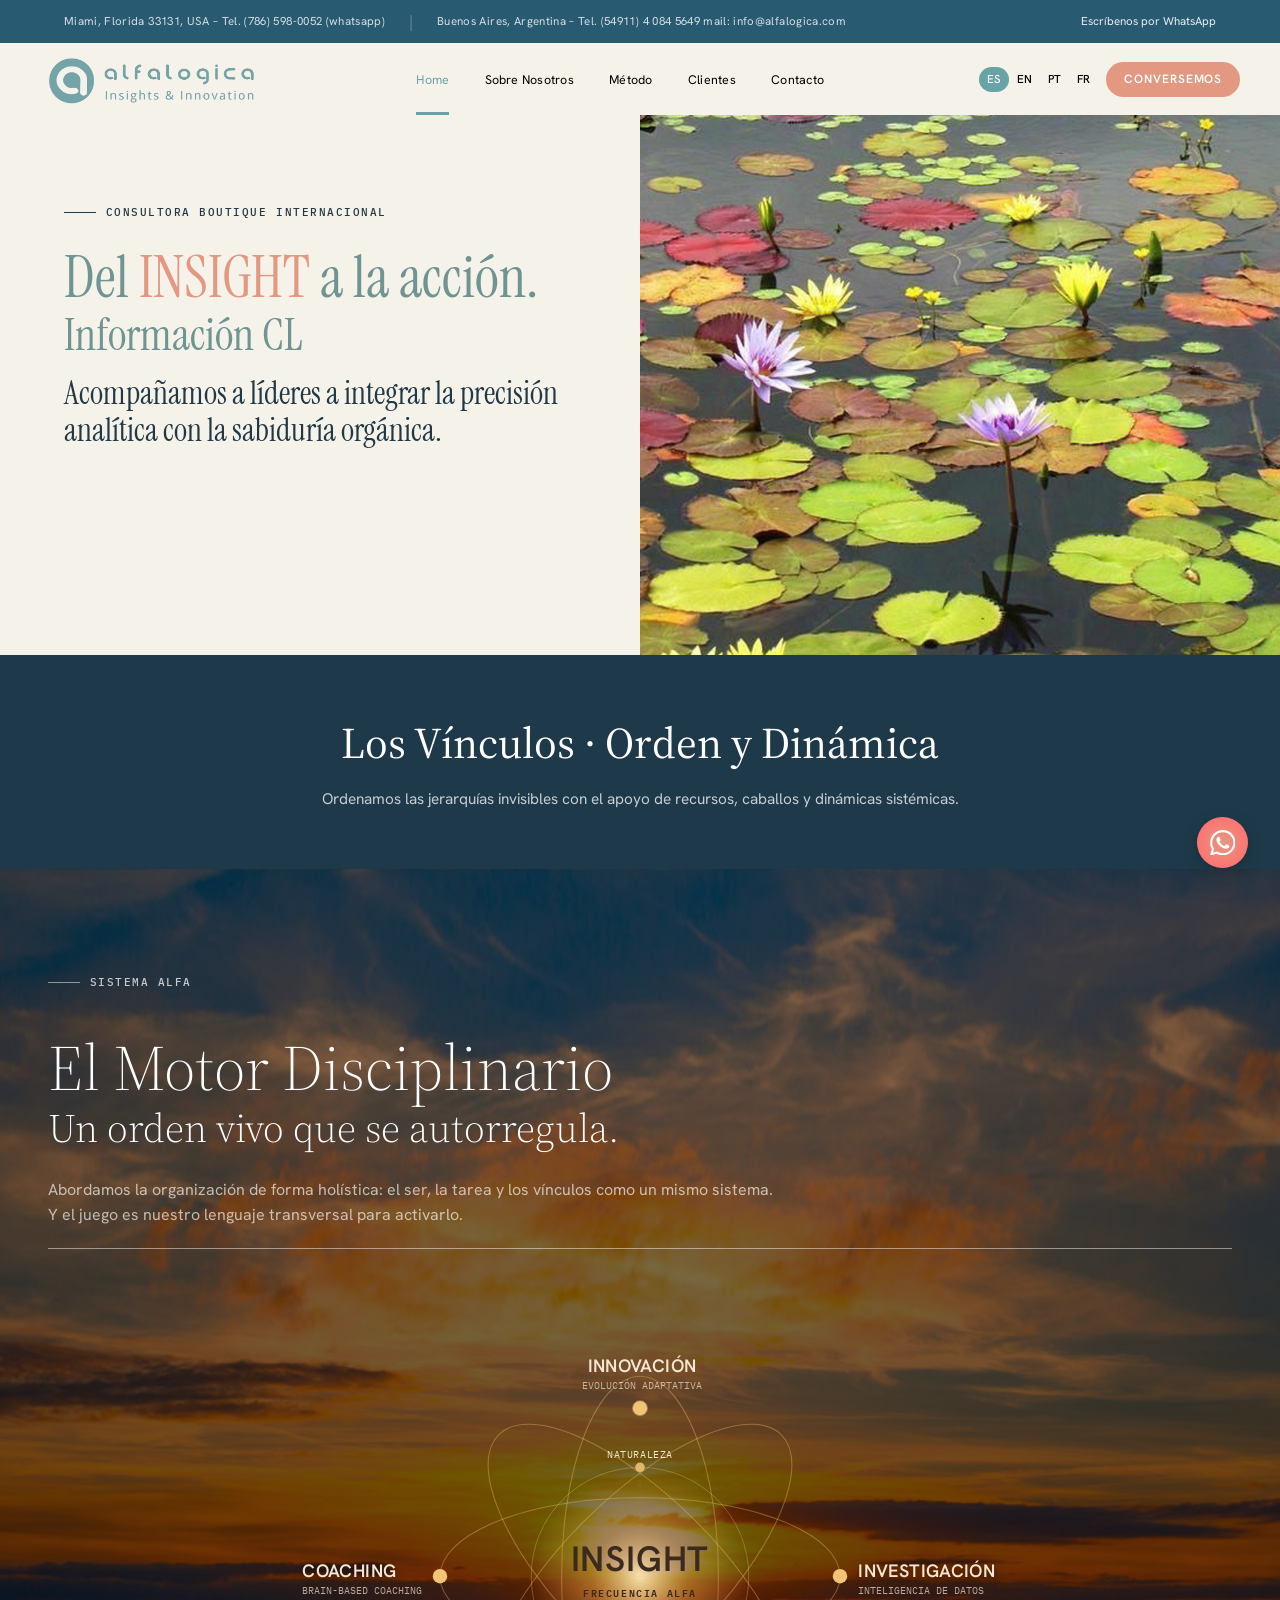
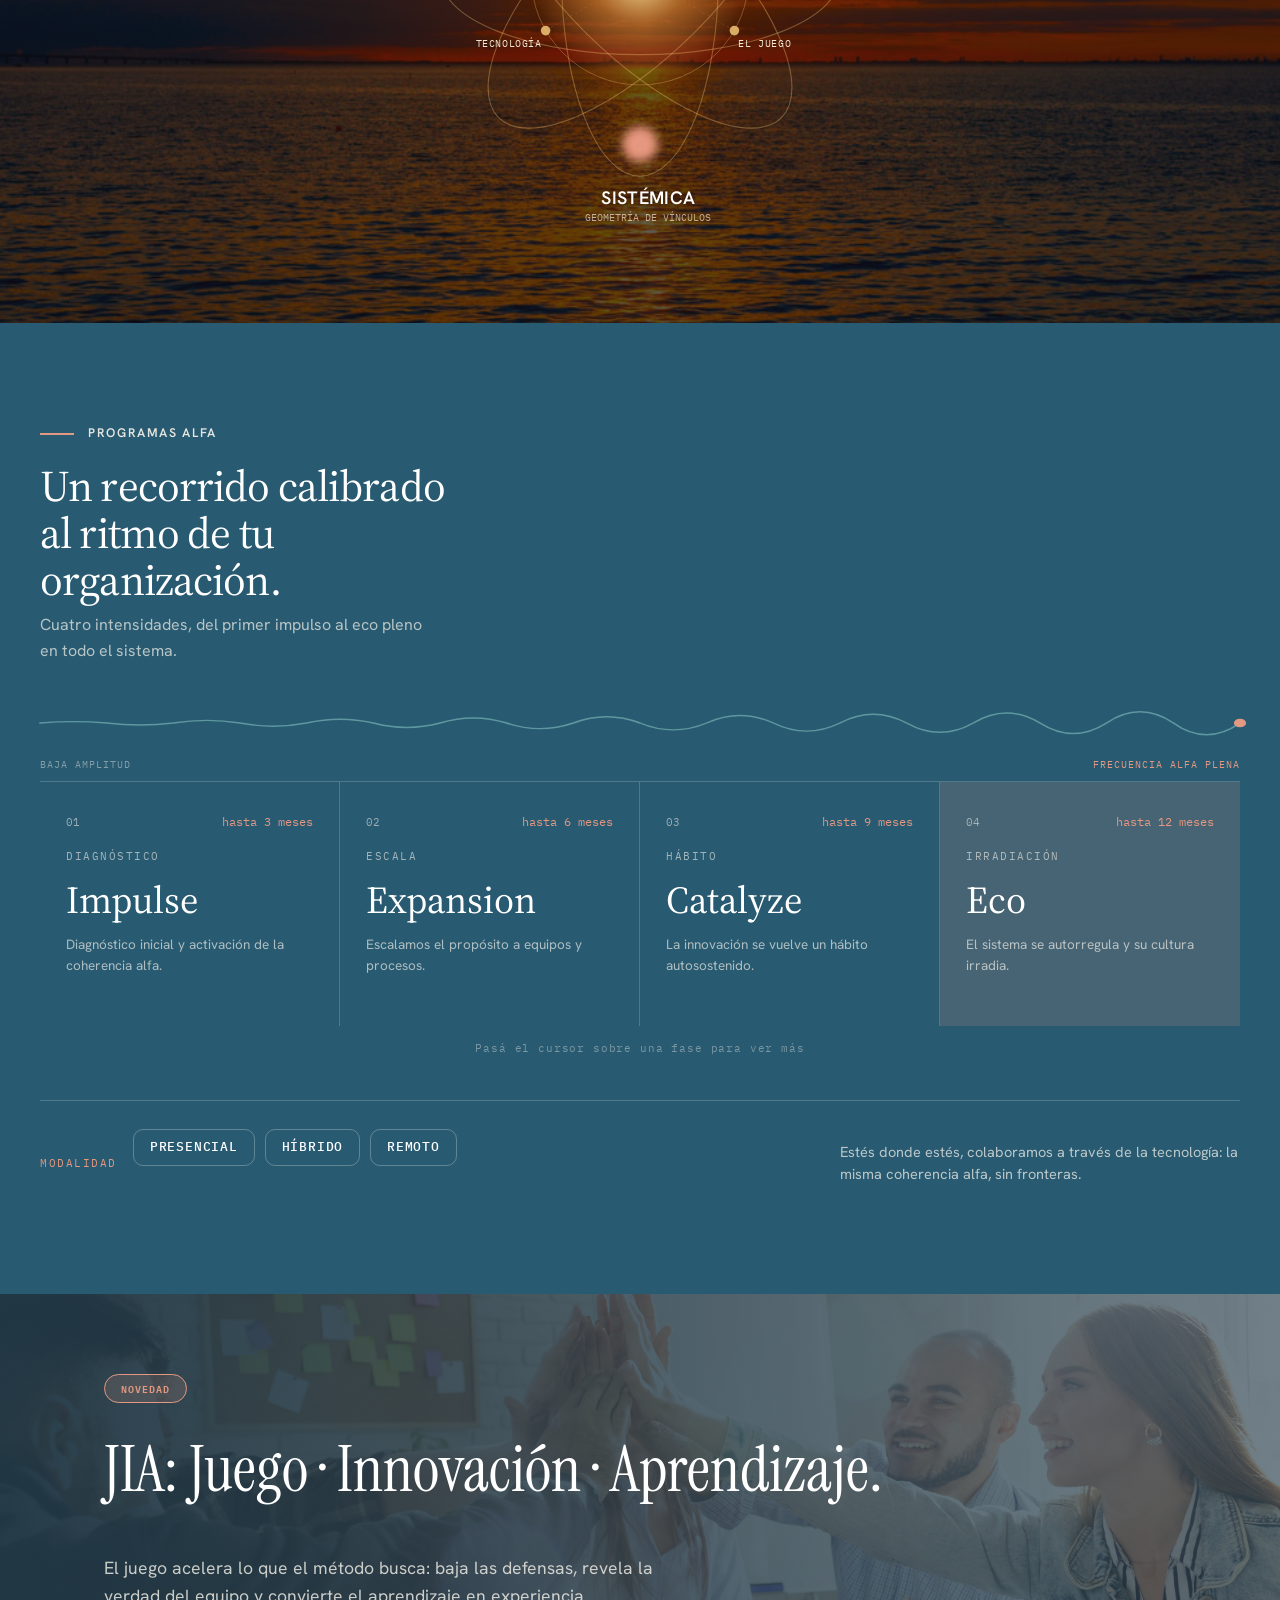
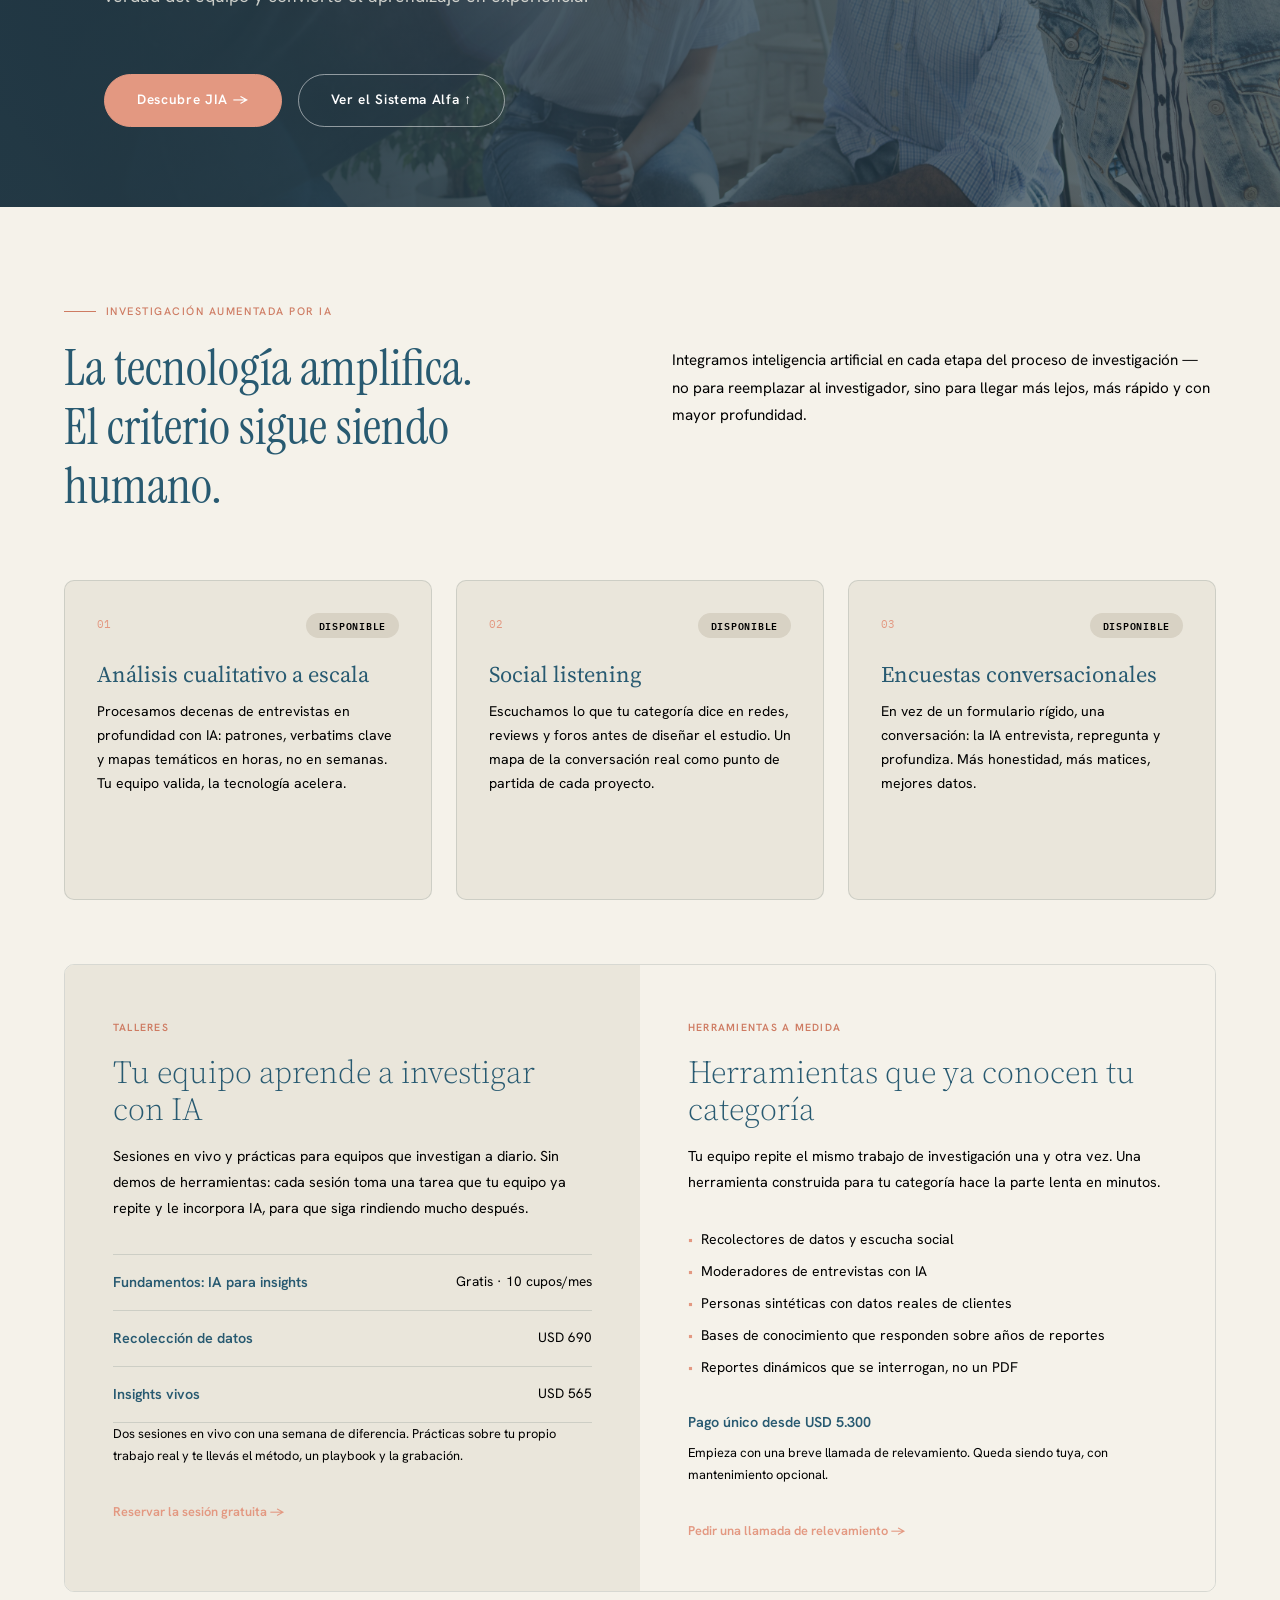
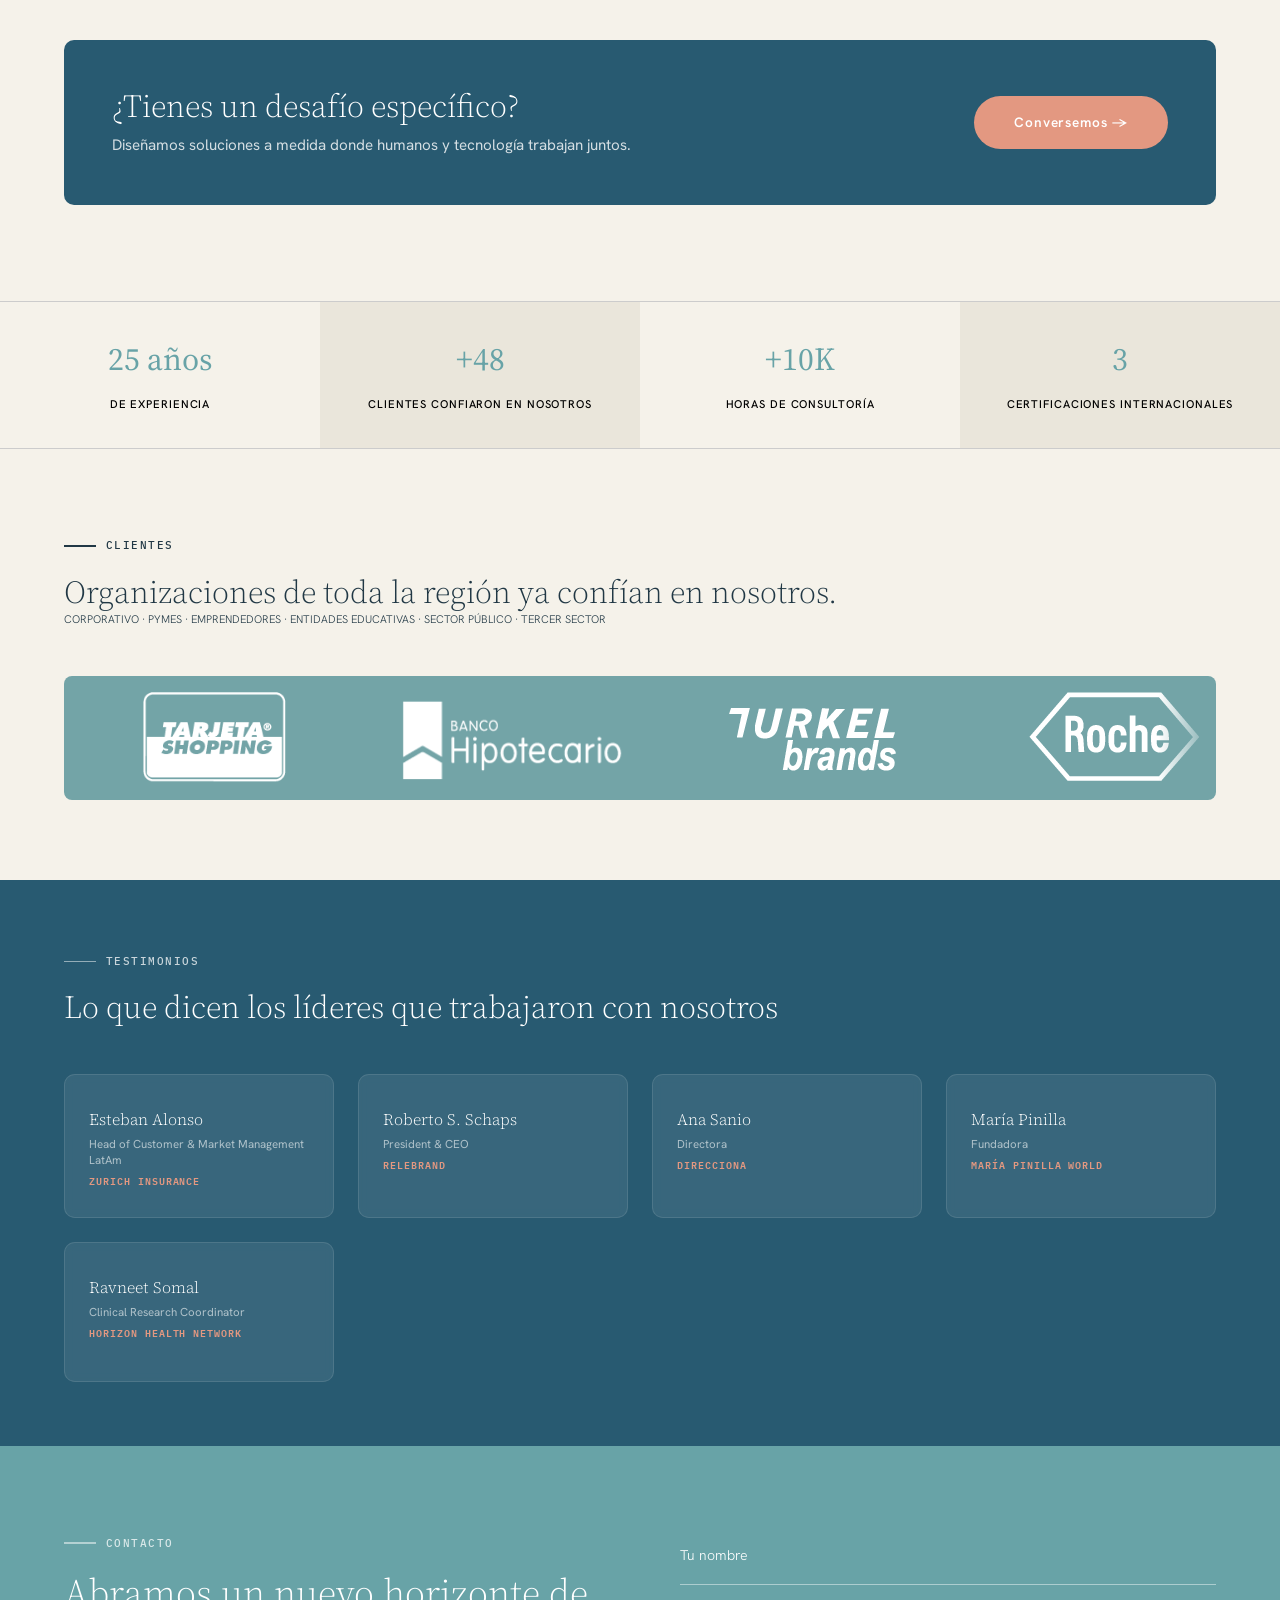
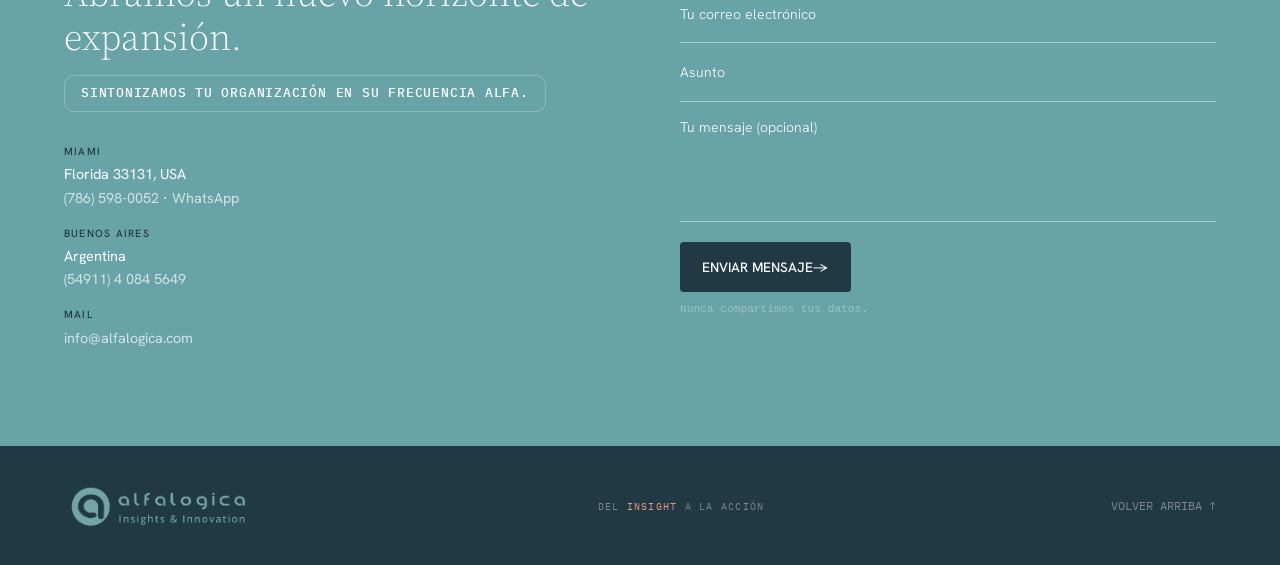
==== commit 8f4cb334: "ajustes diagrama" ====
--- a/index.html
+++ b/index.html
@@ -365,10 +365,10 @@
                 <!-- ⬇️ BOTONES DE TEXTO CON CLASE "sa-point" ⬇️ -->
                 <!-- BOTÓN INNOVACIÓN -->
                 <button class="sa-point" data-modal="innovacion"
-                  style="position: absolute; left: 50%; top: 7%; transform: translateX(-50%); background: none; border: none; cursor: pointer; padding: 4px 8px; text-align: center;">
+                  style="position: absolute; left: 35%; top: 9%; transform: translateX(-50%); background: none; border: none; cursor: pointer; padding: 4px 8px; text-align: center;">
                   <div class="sa-label-main" data-en="INNOVATION" data-pt="INOVAÇÃO" data-fr="INNOVATION"
                     data-es="INNOVACIÓN"
-                    style="font-family: var(--font-sans); font-weight: 600; font-size: clamp(14px, 1.6vw, 18px); letter-spacing: 0.02em; color: rgb(245, 230, 211); transition: color 0.3s; text-shadow: rgba(0, 0, 0, 0.5) 0px 1px 6px;">
+                    style="font-family: var(--font-sans); font-weight: 600; font-size: clamp(14px, 1.6vw, 18px); letter-spacing: 0.02em; color: rgb(245, 230, 211);">
                     INNOVACIÓN</div>
                   <div data-en="Adaptive evolution" data-pt="Evolução adaptativa" data-fr="Évolution adaptative"
                     data-es="Evolución adaptativa"
@@ -378,7 +378,7 @@
 
                 <!-- BOTÓN INVESTIGACIÓN -->
                 <button class="sa-point" data-modal="investigacion"
-                  style="position: absolute; right: -7%; top: 50%; transform: translateY(-50%); background: none; border: none; cursor: pointer; padding: 4px 8px; text-align: left;">
+                  style="position: absolute; right: 14%; top: 48%; transform: translateY(-50%); background: none; border: none; cursor: pointer; padding: 4px 8px; text-align: left;">
                   <div class="sa-label-main" data-en="RESEARCH" data-pt="PESQUISA" data-fr="RECHERCHE"
                     data-es="INVESTIGACIÓN"
                     style="font-family: var(--font-sans); font-weight: 600; font-size: clamp(14px, 1.6vw, 18px); letter-spacing: 0.02em; color: rgb(245, 230, 211); transition: color 0.3s; text-shadow: rgba(0, 0, 0, 0.5) 0px 1px 6px;">
@@ -391,7 +391,7 @@
 
                 <!-- BOTÓN SISTÉMICA -->
                 <button class="sa-point" data-modal="sistemica"
-                  style="position: absolute; left: 50%; bottom: 0%; transform: translateX(-50%); background: none; border: none; cursor: pointer; padding: 4px 8px; text-align: center;">
+                  style="position: absolute; left: 36%; bottom: 9%; transform: translateX(-50%); background: none; border: none; cursor: pointer; padding: 4px 8px; text-align: center;">
                   <div class="sa-label-main" data-en="SYSTEMIC" data-pt="SISTÊMICA" data-fr="SYSTÉMIQUE"
                     data-es="SISTÉMICA"
                     style="font-family: var(--font-sans); font-weight: 600; font-size: clamp(14px, 1.6vw, 18px); letter-spacing: 0.02em; color: rgb(255, 255, 255); transition: color 0.3s; text-shadow: rgba(0, 0, 0, 0.5) 0px 1px 6px;">
@@ -404,7 +404,7 @@
 
                 <!-- BOTÓN COACHING -->
                 <button class="sa-point" data-modal="coaching"
-                  style="position: absolute; left: -12%; top: 50%; transform: translateY(-50%); background: none; border: none; cursor: pointer; padding: 4px 8px; text-align: left;">
+                  style="position: absolute; left: -4%; top: 48%; transform: translateY(-50%); background: none; border: none; cursor: pointer; padding: 4px 8px; text-align: left;">
                   <div class="sa-label-main" data-en="COACHING" data-pt="COACHING" data-fr="COACHING" data-es="COACHING"
                     style="font-family: var(--font-sans); font-weight: 600; font-size: clamp(14px, 1.6vw, 18px); letter-spacing: 0.02em; color: rgb(245, 230, 211); transition: color 0.3s; text-shadow: rgba(0, 0, 0, 0.5) 0px 1px 6px;">
                     COACHING</div>
--- a/css/styles.css
+++ b/css/styles.css
@@ -1193,19 +1193,6 @@
   border-radius: 50%;
 
 }
-.sa-point::after {
-  content: "";
-  display: block;
-  width: 20px;
-  height: 20px;
-  border-radius: 100%;
-
-
-}
-.sa-point:hover::after {
-  background: rgba(255, 255, 255, 0.35);
-  transform: scale(1.2);
-}
 
 /* ─── OVERLAY & MODAL ───────────────────────── */
 .sa-overlay {
@@ -1705,10 +1692,7 @@
 
   z-index: 11;
 }
-.sa-point:hover {
-  transform: scale(1.35) !important;
-  box-shadow: 0 0 30px rgba(70, 150, 220, 0.7);
-}
+
 
 /* Efecto de pulso para llamar la atención */
 @keyframes pulse-point {
@@ -1721,17 +1705,10 @@
   }
 }
 
-.sa-point {
-  animation: pulse-point 2s ease-in-out infinite;
-}
-
-.sa-point--center {
-  animation: pulse-point 2s ease-in-out infinite 0.3s;
-}
-
-.sa-point:hover {
-  animation-play-state: paused;
-}
+.sa-point div {
+  width: 200px;
+}
+
 
 /* ── EYEBROW DEL HERO (idéntico a Manifiesto) ── */
 .hero__label {
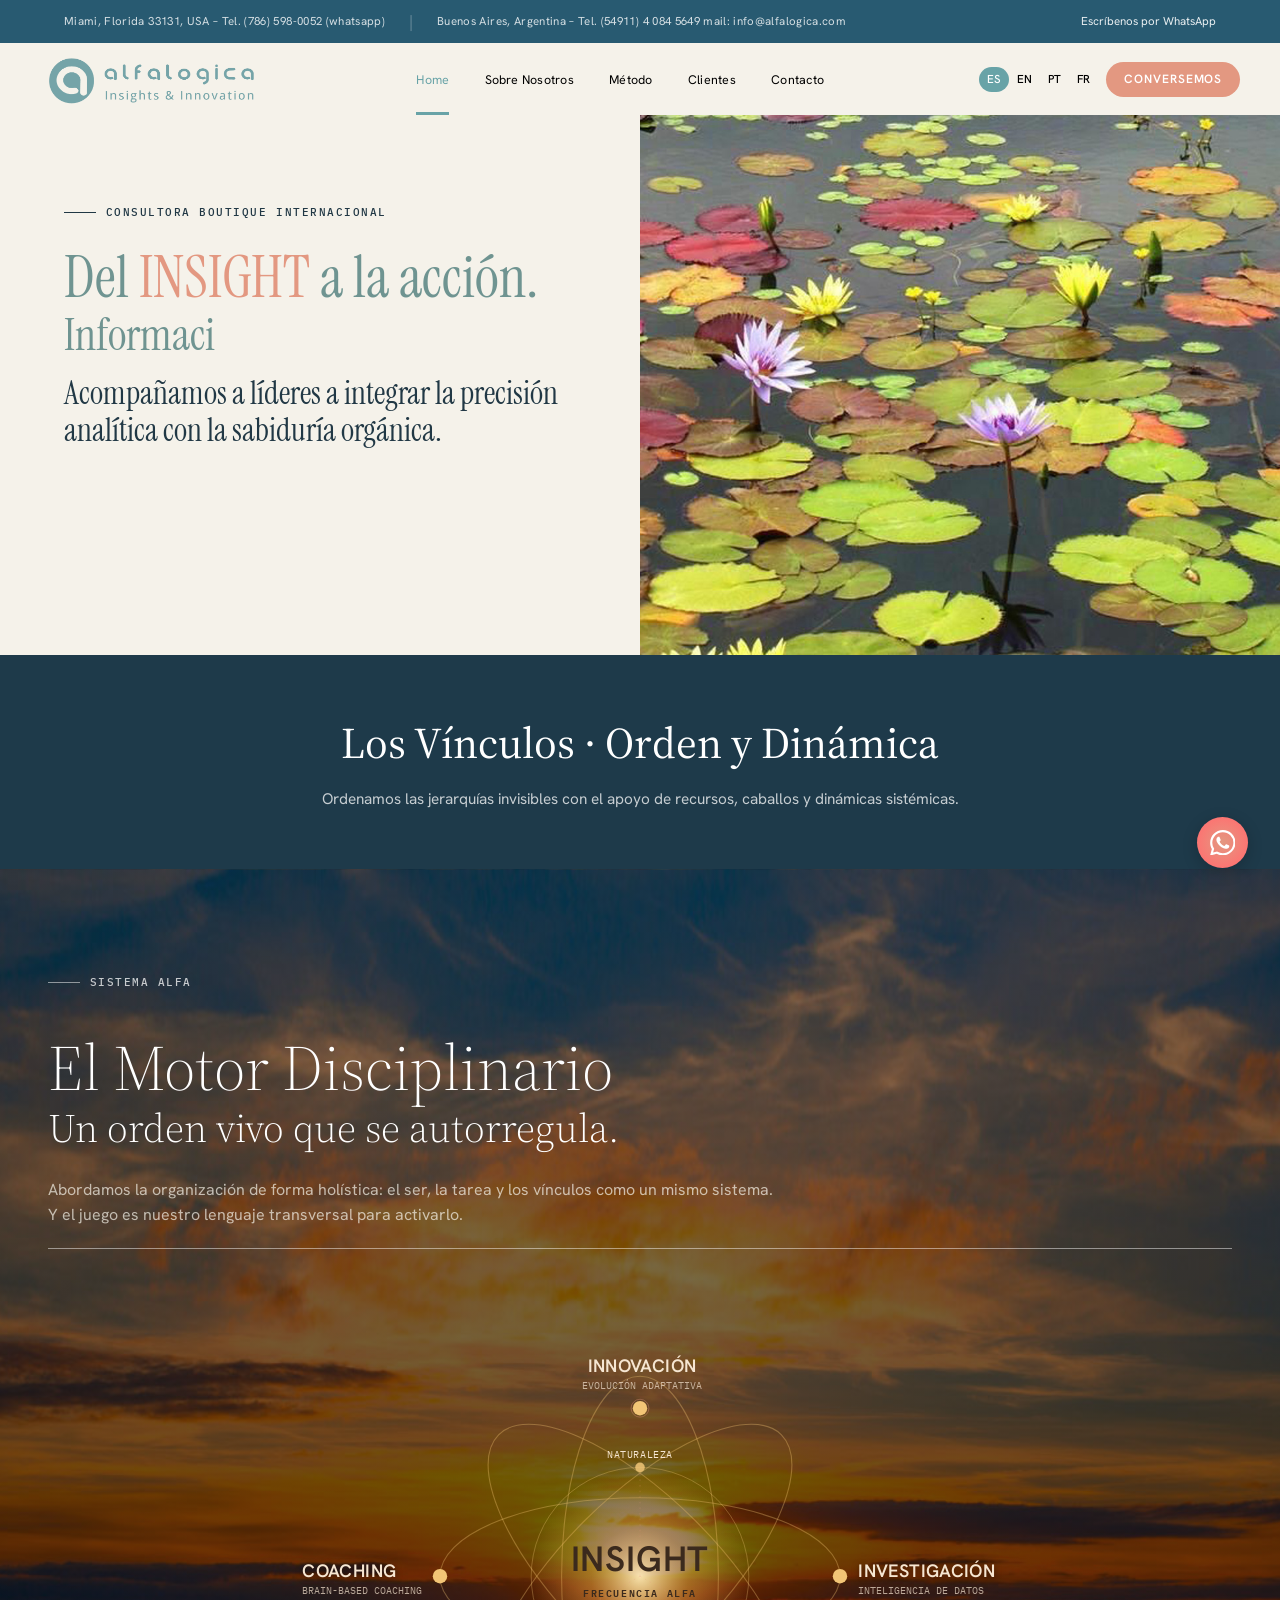
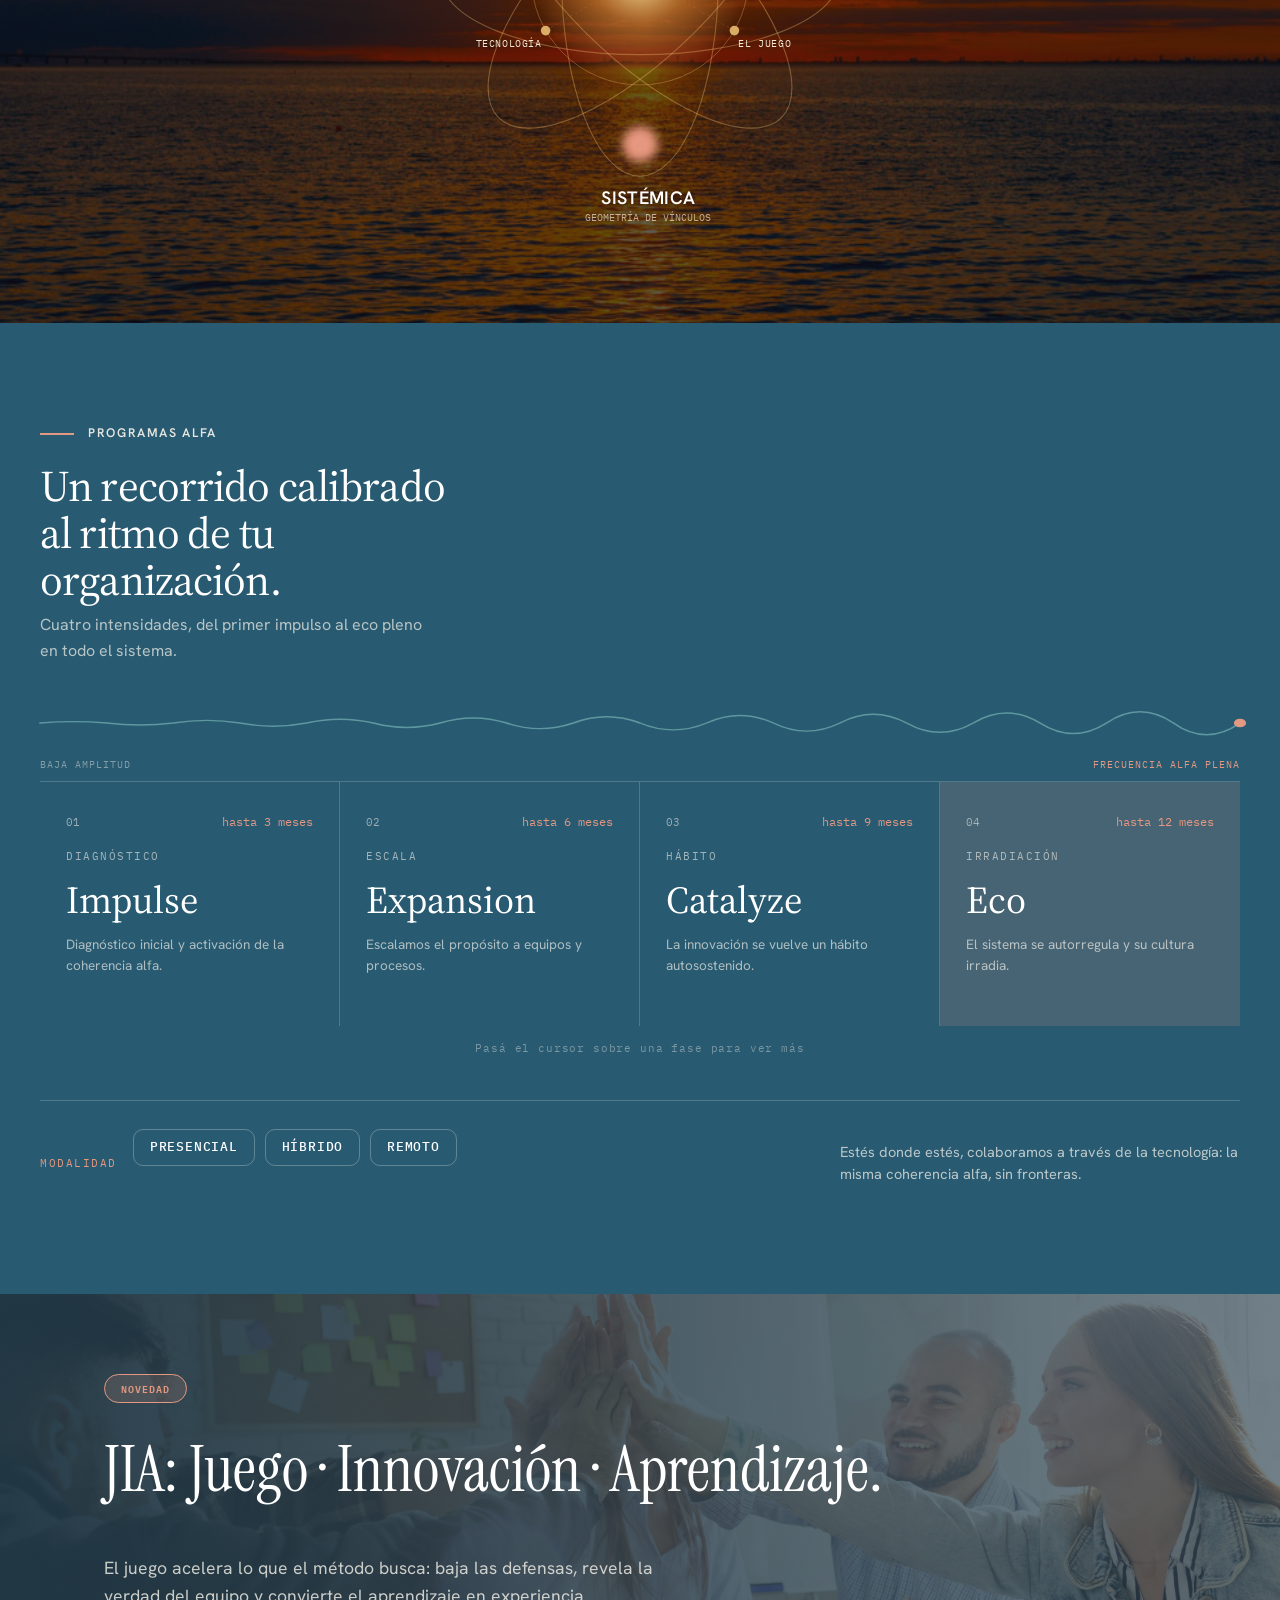
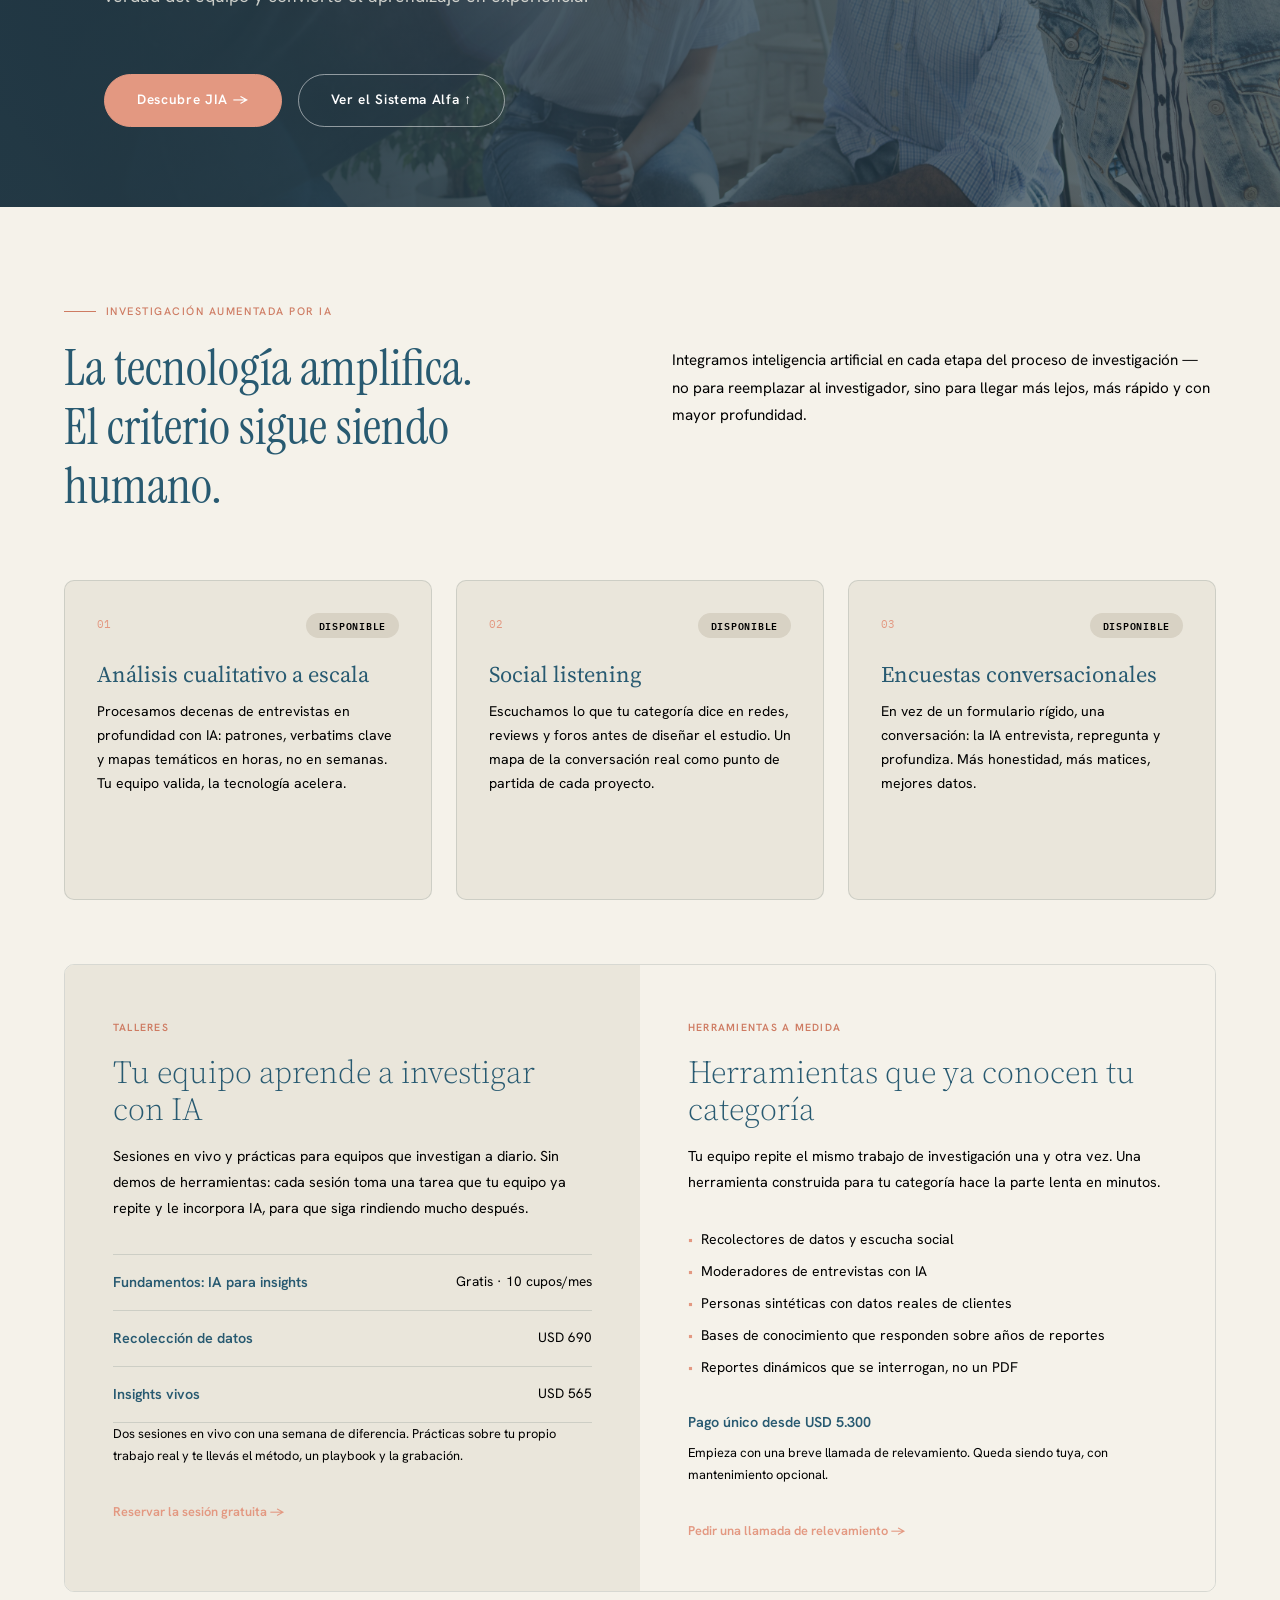
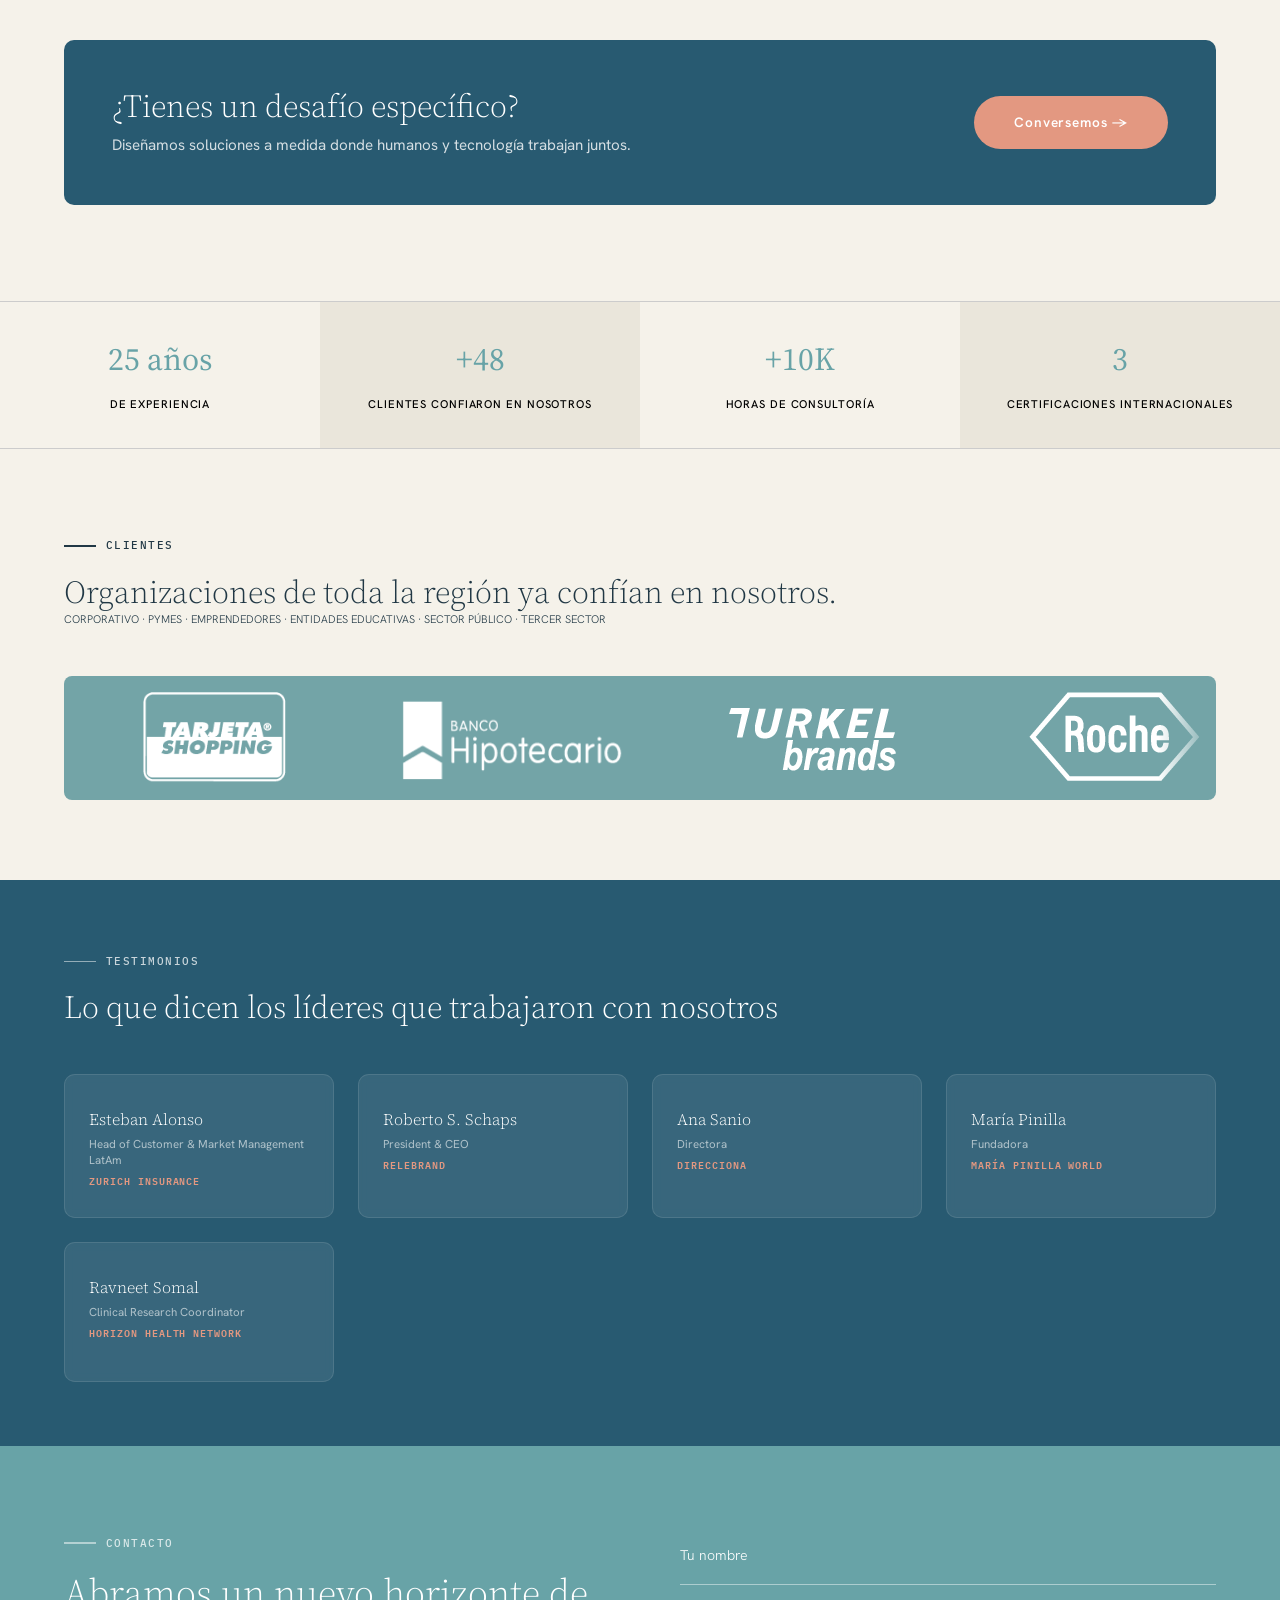
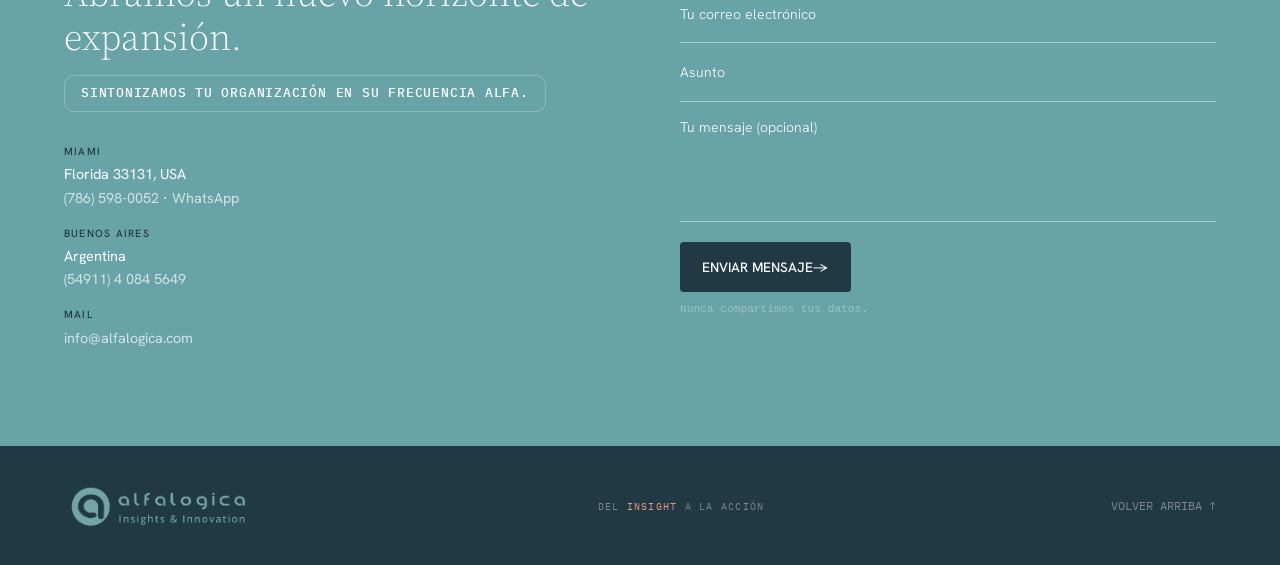
==== commit 39470d7d: "frases agregado 1 mas" ====
--- a/index.html
+++ b/index.html
@@ -1306,6 +1306,11 @@
           {
             principal: 'El Ser · Presencia y Autorregulación',
             bajada: 'Facilitamos procesos de coherencia y claridad del líder en entornos de naturaleza.'
+          },
+
+          {
+            principal: 'La Tarea · Propósito e Innovación',
+            bajada: 'Diseñamos procesos donde la innovación es consecuencia natural de un sistema ordenado y consciente.'
           }
         ],
         en: [
@@ -1316,6 +1321,9 @@
           {
             principal: 'The Being · Presence and Self-Regulation',
             bajada: 'We facilitate processes of coherence and clarity for leaders in natural environments.'
+          }, {
+            principal: 'The Task · Purpose and Innovation',
+            bajada: 'We design processes where innovation is the natural consequence of an orderly and conscious system.'
           }
         ],
         pt: [
@@ -1326,6 +1334,10 @@
           {
             principal: 'O Ser · Presença e Autorregulação',
             bajada: 'Facilitamos processos de coerência e clareza do líder em ambientes naturais.'
+          },
+          {
+            principal: 'A Tarefa · Propósito e Inovação',
+            bajada: 'Projetamos processos onde a inovação é consequência natural de um sistema ordenado e consciente.'
           }
         ],
         fr: [
@@ -1336,6 +1348,10 @@
           {
             principal: "L'Être · Présence et Autorégulation",
             bajada: 'Nous facilitons les processus de cohérence et de clarté du leader dans des environnements naturels.'
+          },
+          {
+            principal: "La Mission · Objectif et Innovation",
+            bajada: 'Nous concevons des processus où l innovation est la conséquence naturelle d un système ordonné et conscient.'
           }
         ]
       };
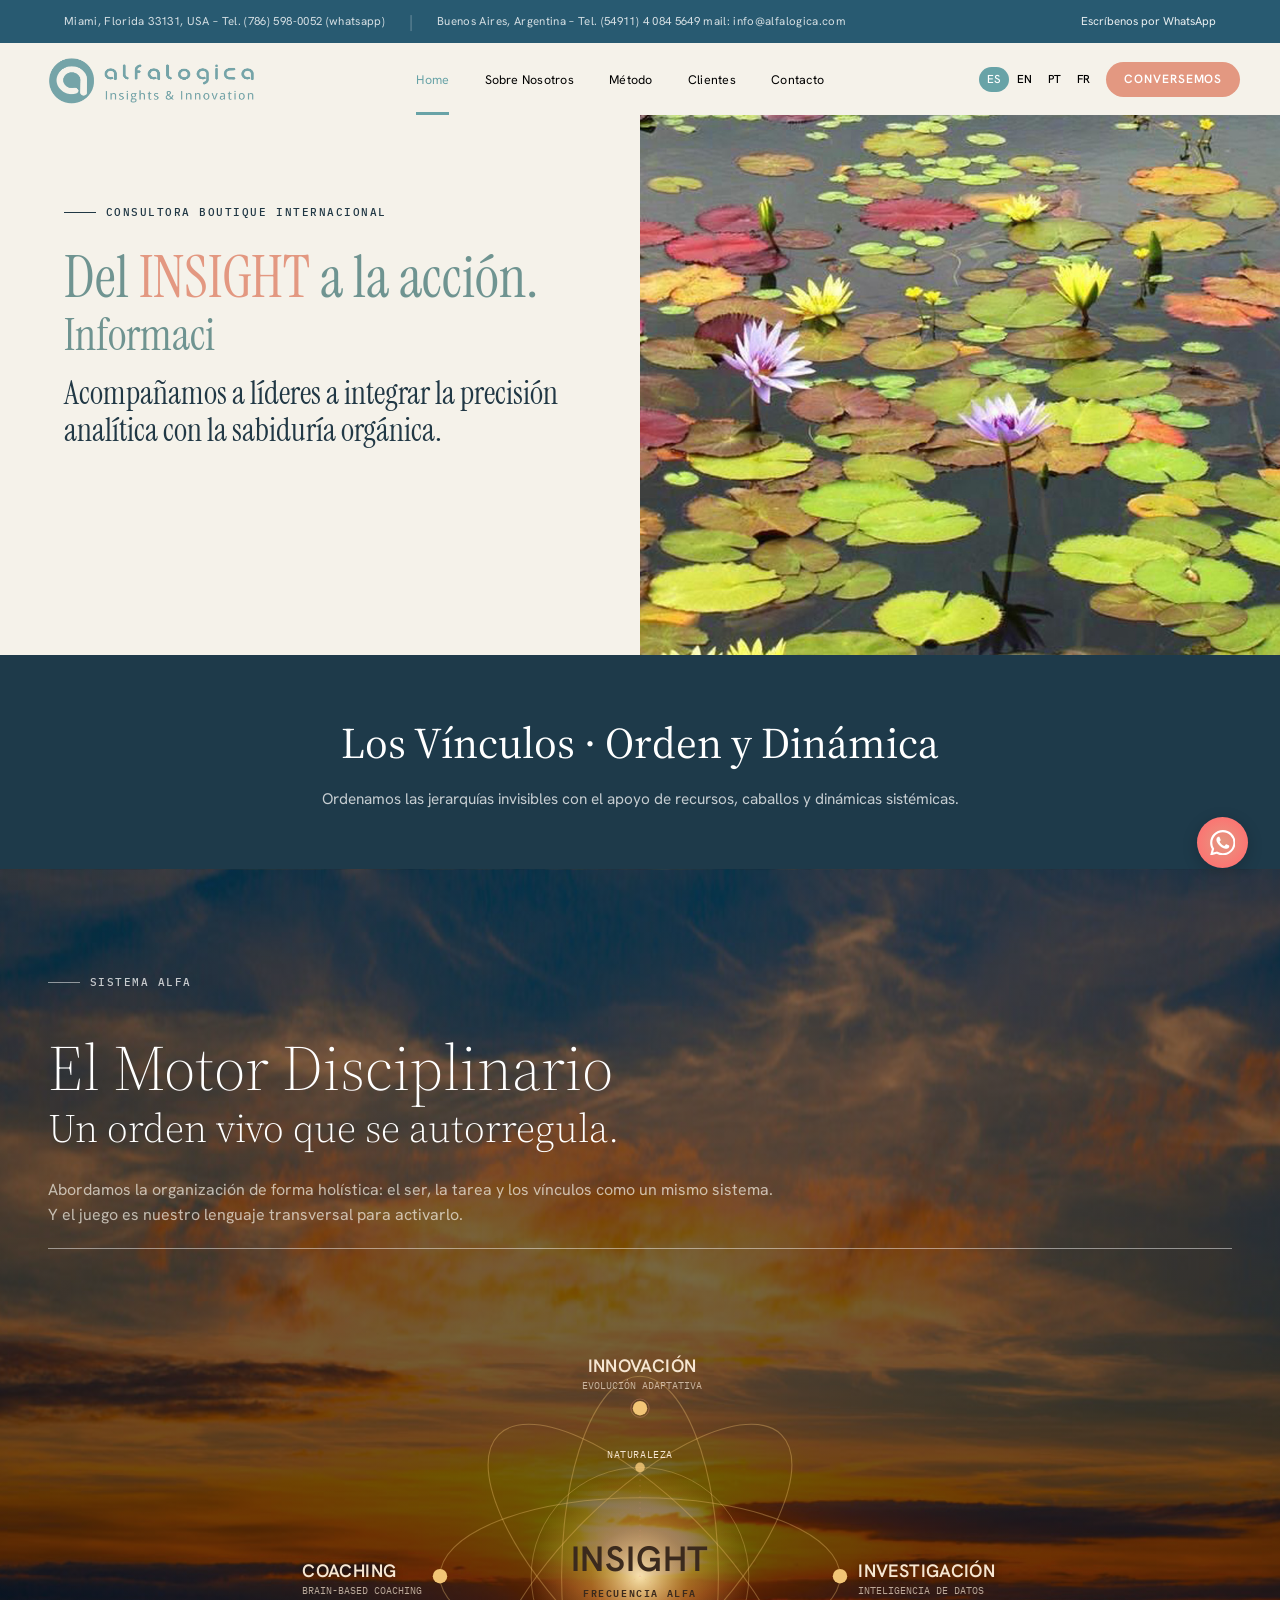
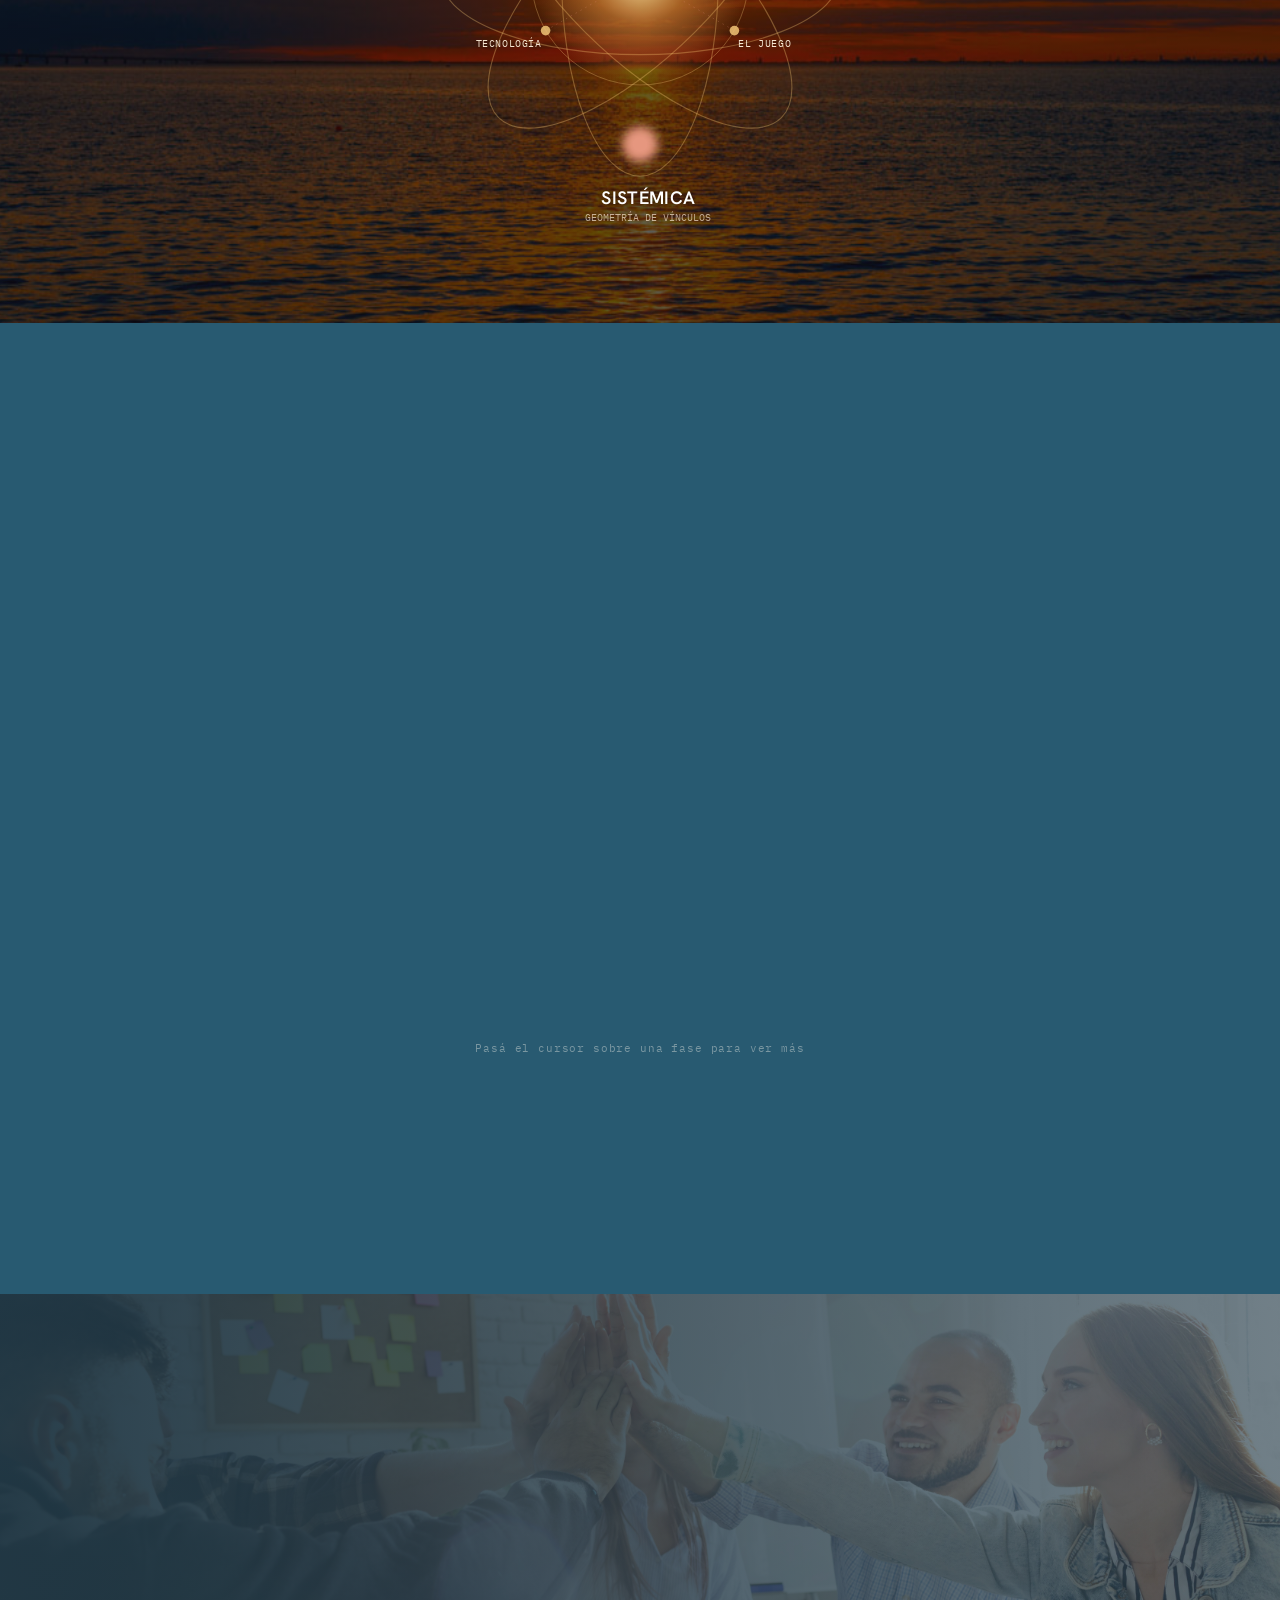
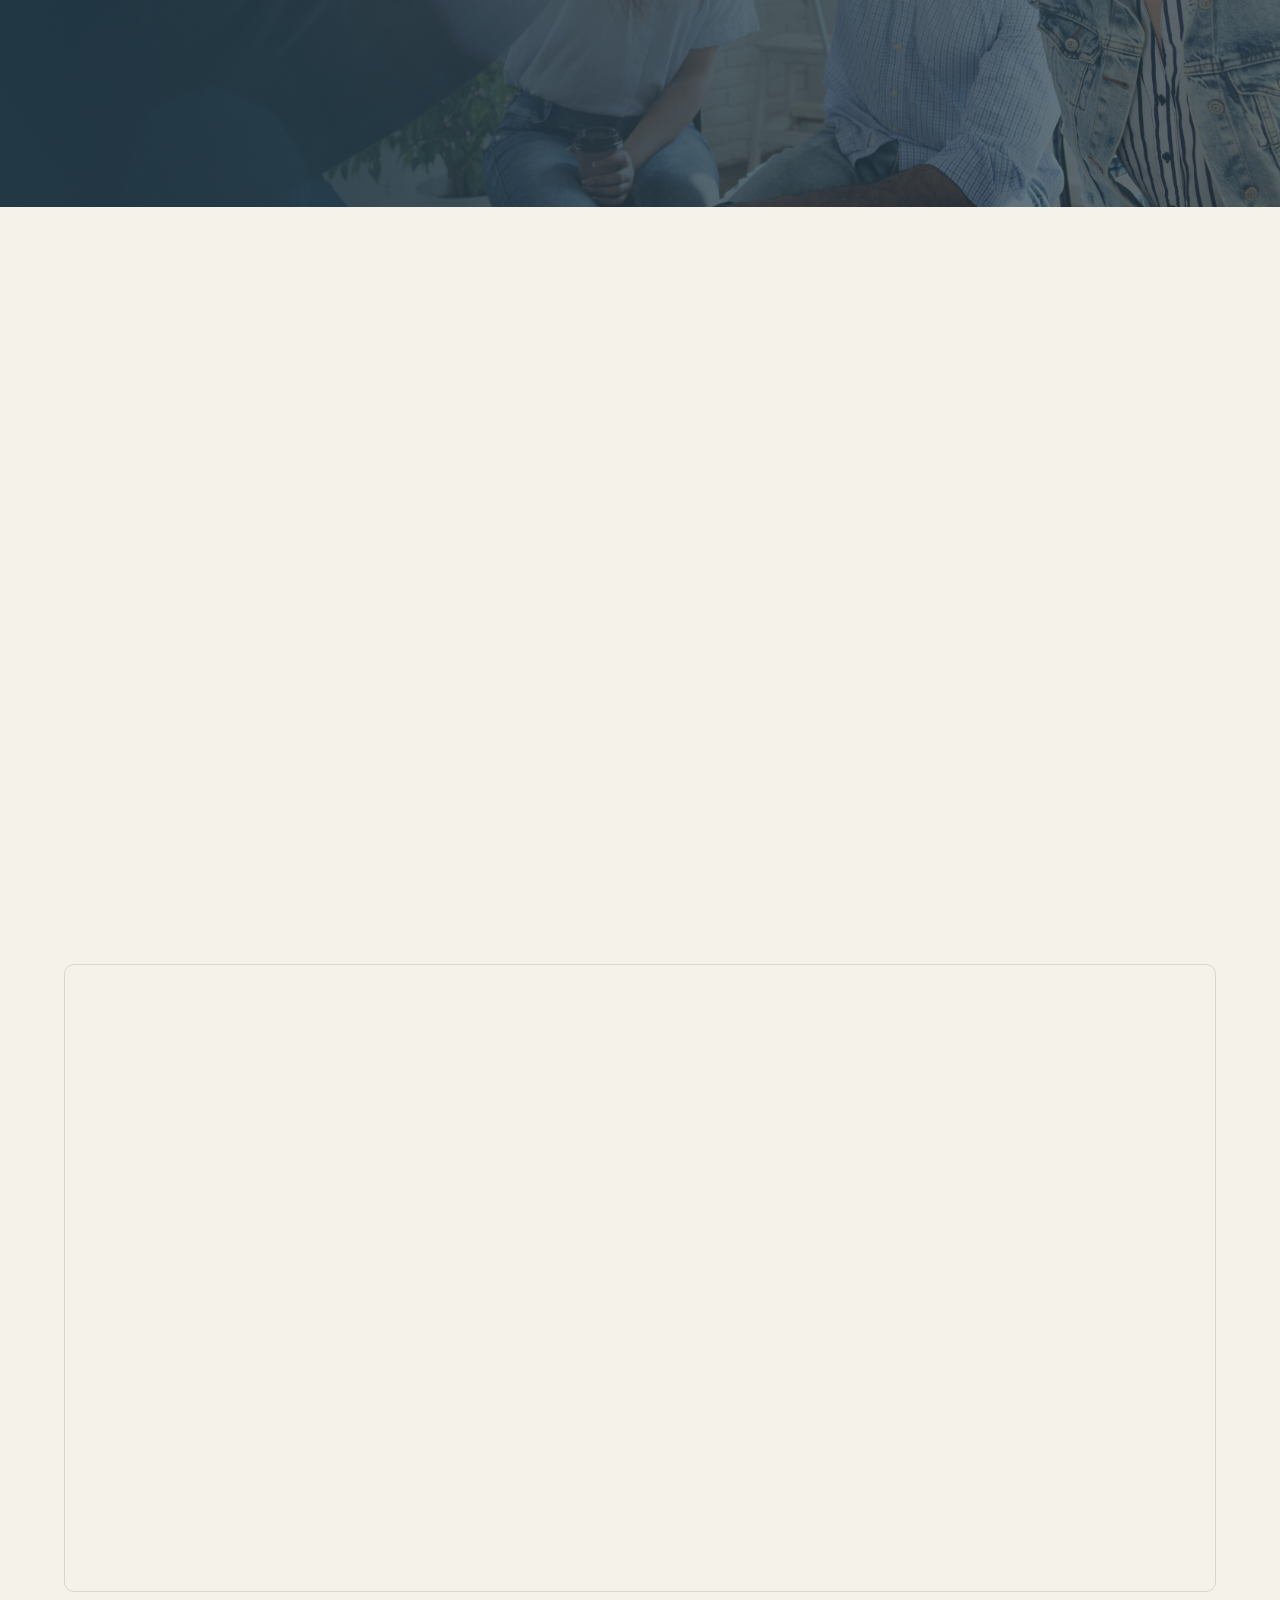
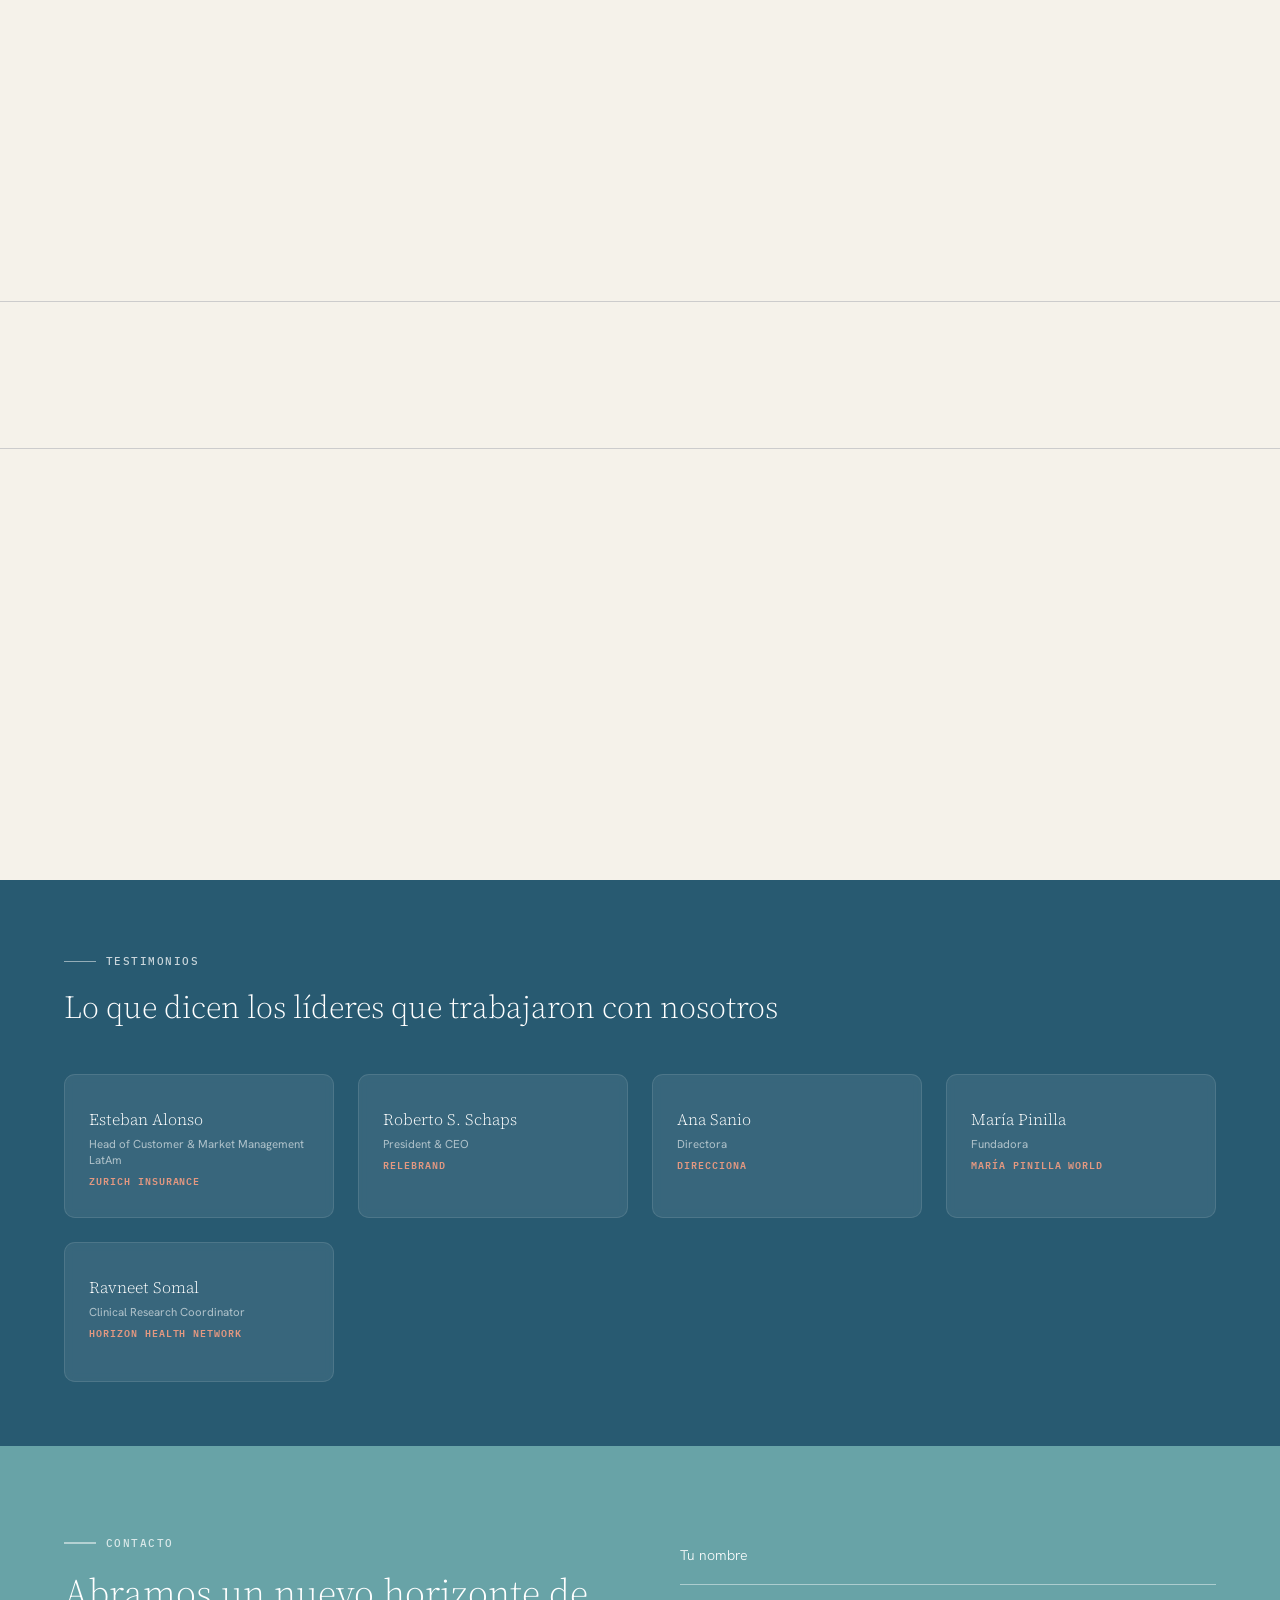
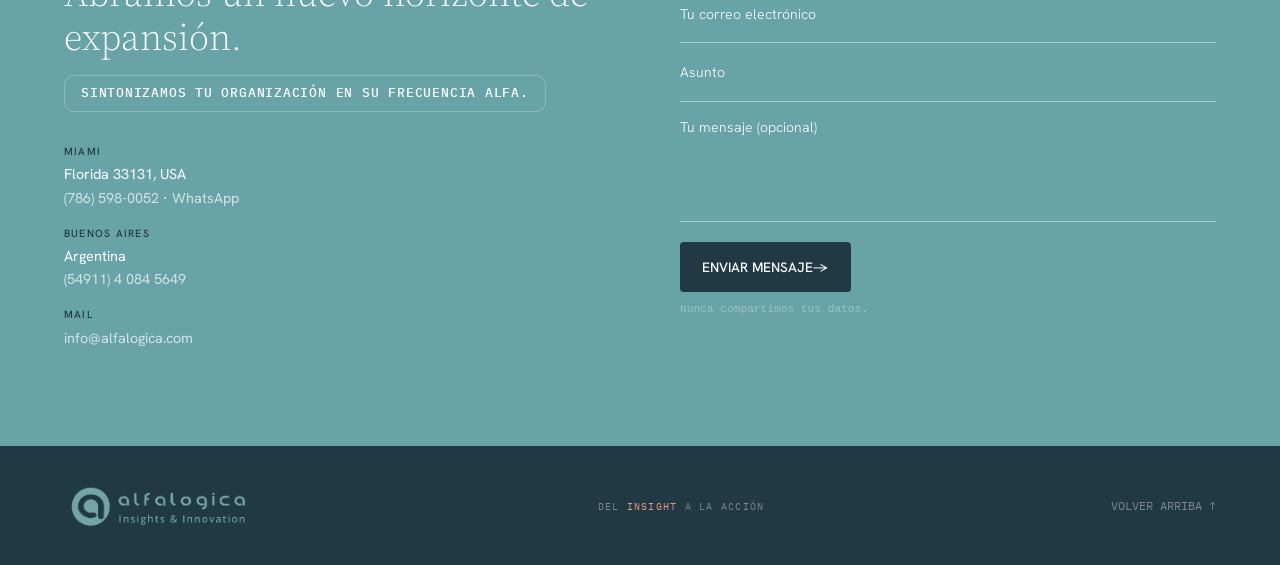
==== commit 4c5c1b69: "arreglos sept 1" ====
--- a/index.html
+++ b/index.html
@@ -160,7 +160,7 @@
           </div>
         </details>
         <div class="nav__cta">
-          <a href="/contacto" data-es="Conversemos" data-en="Talk us" data-pt="Conversa"
+          <a href="/contacto" data-es="Conversemos" data-en="Contact Us" data-pt="Conversa"
             data-fr="Conversemos">Conversemos</a>
         </div>
         <button class="nav__hamburger" id="hamburger" aria-label="Abrir menú" aria-expanded="false">
@@ -1460,7 +1460,199 @@
       startRotation();
     });
   </script>
-
+  <!-- ─── SCROLL REVEAL (FADE IN VERTICAL) ─── -->
+  <script>
+    document.addEventListener('DOMContentLoaded', function () {
+      // ============================================================
+      // 1. CONFIGURACIÓN
+      // ============================================================
+      const CONFIG = {
+        // Elementos que quieres animar (puedes agregar más selectores)
+        selectors: [
+          '.hero__left',
+          '.hero__right',
+          '.frases-section',
+          '.sistema-banner__content',
+          '.programas-alfa-header',
+          '.programas-alfa-wave',
+          '.programas-alfa-grid',
+          '.programas-alfa-footer',
+          '.jia-section__inner',
+          '.ia-header',
+          '.ia-grid .ia-card',
+          '.ia-duo-left',
+          '.ia-duo-right',
+          '.ia-cta',
+          '.stats .stat',
+          '.clientes__inner',
+          '.testimonios-alfa__inner',
+          '.testimonio-card',
+          '.contacto__inner'
+        ],
+
+        // Umbral de visibilidad (0 = apenas se asoma, 1 = completamente visible)
+        threshold: 0.15,
+
+        // Offset desde abajo (píxeles) para que aparezca un poco antes
+        rootMargin: '0px 0px -50px 0px',
+
+        // Clases CSS que aplicaremos
+        classHidden: 'reveal-hidden',
+        classVisible: 'reveal-visible'
+      };
+
+      // ============================================================
+      // 2. INYECTAR CSS DINÁMICAMENTE
+      // ============================================================
+      const style = document.createElement('style');
+      style.textContent = `
+      /* Estado oculto: translúcido + desplazado hacia abajo */
+      .reveal-hidden {
+        opacity: 0;
+        transform: translateY(40px);
+        transition: opacity 0.9s cubic-bezier(0.25, 0.46, 0.45, 0.94),
+                    transform 0.9s cubic-bezier(0.25, 0.46, 0.45, 0.94);
+        will-change: opacity, transform;
+      }
+
+      /* Estado visible: completamente opaco y en su lugar */
+      .reveal-visible {
+        opacity: 1 !important;
+        transform: translateY(0) !important;
+      }
+
+      /* Animación con easing personalizado (ease-out cuartico) */
+      @media (prefers-reduced-motion: reduce) {
+        .reveal-hidden {
+          transition: opacity 0.01s, transform 0.01s;
+        }
+      }
+    `;
+      document.head.appendChild(style);
+
+      // ============================================================
+      // 3. SELECCIONAR ELEMENTOS Y APLICAR ESTADO INICIAL
+      // ============================================================
+      const allSelectors = CONFIG.selectors.join(', ');
+      const elements = document.querySelectorAll(allSelectors);
+
+      // Si hay elementos con [data-reveal], también los incluimos
+      const dataRevealElements = document.querySelectorAll('[data-reveal]');
+      const allElements = [...elements, ...dataRevealElements];
+
+      // Eliminar duplicados
+      const uniqueElements = [...new Set(allElements)];
+
+      if (uniqueElements.length === 0) {
+        console.warn('Scroll Reveal: No se encontraron elementos para animar.');
+        return;
+      }
+
+      // Aplicar estado oculto a todos
+      uniqueElements.forEach(el => {
+        // Si ya tiene la clase 'visible' o 'show' (por otros scripts), no la tocamos
+        if (el.classList.contains('visible') || el.classList.contains('show')) {
+          return;
+        }
+        el.classList.add(CONFIG.classHidden);
+      });
+
+      // ============================================================
+      // 4. INTERSECTION OBSERVER (CUANDO ENTRA EN PANTALLA)
+      // ============================================================
+      const observer = new IntersectionObserver((entries) => {
+        entries.forEach(entry => {
+          if (entry.isIntersecting) {
+            const el = entry.target;
+
+            // Quitar clase oculta y agregar visible
+            el.classList.remove(CONFIG.classHidden);
+            el.classList.add(CONFIG.classVisible);
+
+            // Dejar de observar este elemento (solo se anima una vez)
+            observer.unobserve(el);
+          }
+        });
+      }, {
+        threshold: CONFIG.threshold,
+        rootMargin: CONFIG.rootMargin
+      });
+
+      // Observar cada elemento
+      uniqueElements.forEach(el => {
+        // Si ya es visible (por ejemplo, si ya estaba en pantalla al cargar)
+        const rect = el.getBoundingClientRect();
+        const windowHeight = window.innerHeight || document.documentElement.clientHeight;
+
+        // Si el elemento ya está visible al cargar, lo mostramos inmediatamente
+        if (rect.top < windowHeight - 50) {
+          el.classList.remove(CONFIG.classHidden);
+          el.classList.add(CONFIG.classVisible);
+          // No lo observamos porque ya está visible
+          return;
+        }
+
+        observer.observe(el);
+      });
+
+      // ============================================================
+      // 5. DETECTAR CAMBIOS DE IDIOMA (REINICIAR ANIMACIONES)
+      // ============================================================
+      // Cuando cambia el idioma, algunas secciones se reescriben y pierden las clases.
+      // Escuchamos cambios en el DOM para re-aplicar las clases.
+      const mutationObserver = new MutationObserver(() => {
+        // Buscar elementos que deberían estar ocultos pero no lo están
+        document.querySelectorAll(allSelectors).forEach(el => {
+          // Si no tiene ni hidden ni visible, y no está en pantalla, lo ocultamos
+          if (!el.classList.contains(CONFIG.classHidden) &&
+            !el.classList.contains(CONFIG.classVisible) &&
+            !el.classList.contains('visible') &&
+            !el.classList.contains('show')) {
+
+            const rect = el.getBoundingClientRect();
+            const windowHeight = window.innerHeight || document.documentElement.clientHeight;
+
+            if (rect.top > windowHeight - 50) {
+              el.classList.add(CONFIG.classHidden);
+              observer.observe(el);
+            } else {
+              el.classList.add(CONFIG.classVisible);
+            }
+          }
+        });
+      });
+
+      // Observar cambios en el contenido de las secciones
+      mutationObserver.observe(document.body, {
+        childList: true,
+        subtree: true,
+        attributes: false
+      });
+
+      // ============================================================
+      // 6. REVISAR AL REDIMENSIONAR (por si cambia el layout)
+      // ============================================================
+      let resizeTimeout;
+      window.addEventListener('resize', () => {
+        clearTimeout(resizeTimeout);
+        resizeTimeout = setTimeout(() => {
+          // Revisar elementos que no están visibles pero deberían estarlo
+          document.querySelectorAll(`.${CONFIG.classHidden}`).forEach(el => {
+            const rect = el.getBoundingClientRect();
+            const windowHeight = window.innerHeight || document.documentElement.clientHeight;
+
+            if (rect.top < windowHeight - 50) {
+              el.classList.remove(CONFIG.classHidden);
+              el.classList.add(CONFIG.classVisible);
+              observer.unobserve(el);
+            }
+          });
+        }, 250);
+      });
+
+      console.log(`✨ Scroll Reveal activado: ${uniqueElements.length} elementos animados`);
+    });
+  </script>
 </body>
 
 </html>
--- a/css/styles.css
+++ b/css/styles.css
@@ -1976,7 +1976,6 @@
   font-family: var(--font-mono);
   font-size: 0.65rem;
   line-height: 1.4;
-  text-align: center;
   color: #fff;
   text-transform: uppercase;
   letter-spacing: 0.06em;
@@ -1996,6 +1995,10 @@
     height: 90px;
     font-size: 0.45rem;
     padding: 0.6rem;
+  }
+  .contacto .badge-alfa {
+    width: inherit;
+    height: inherit;
   }
 }
 .ink {
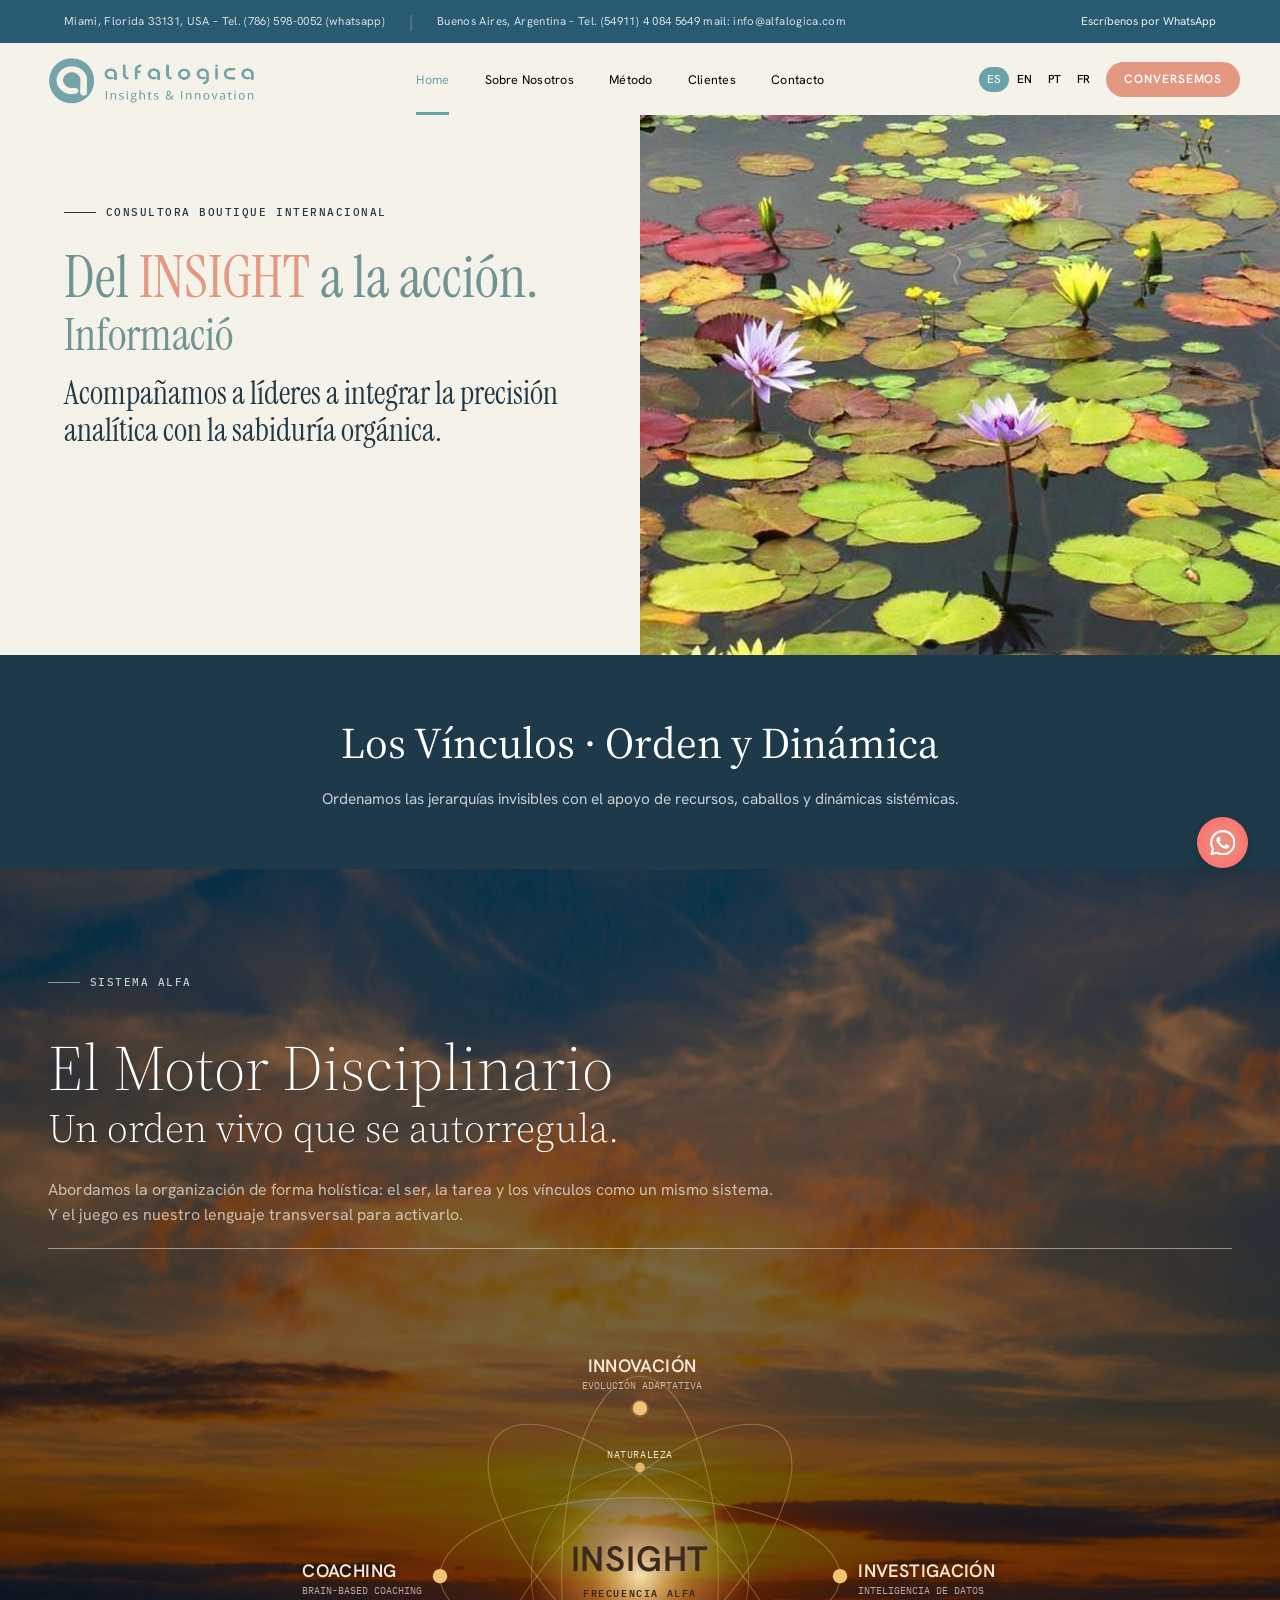
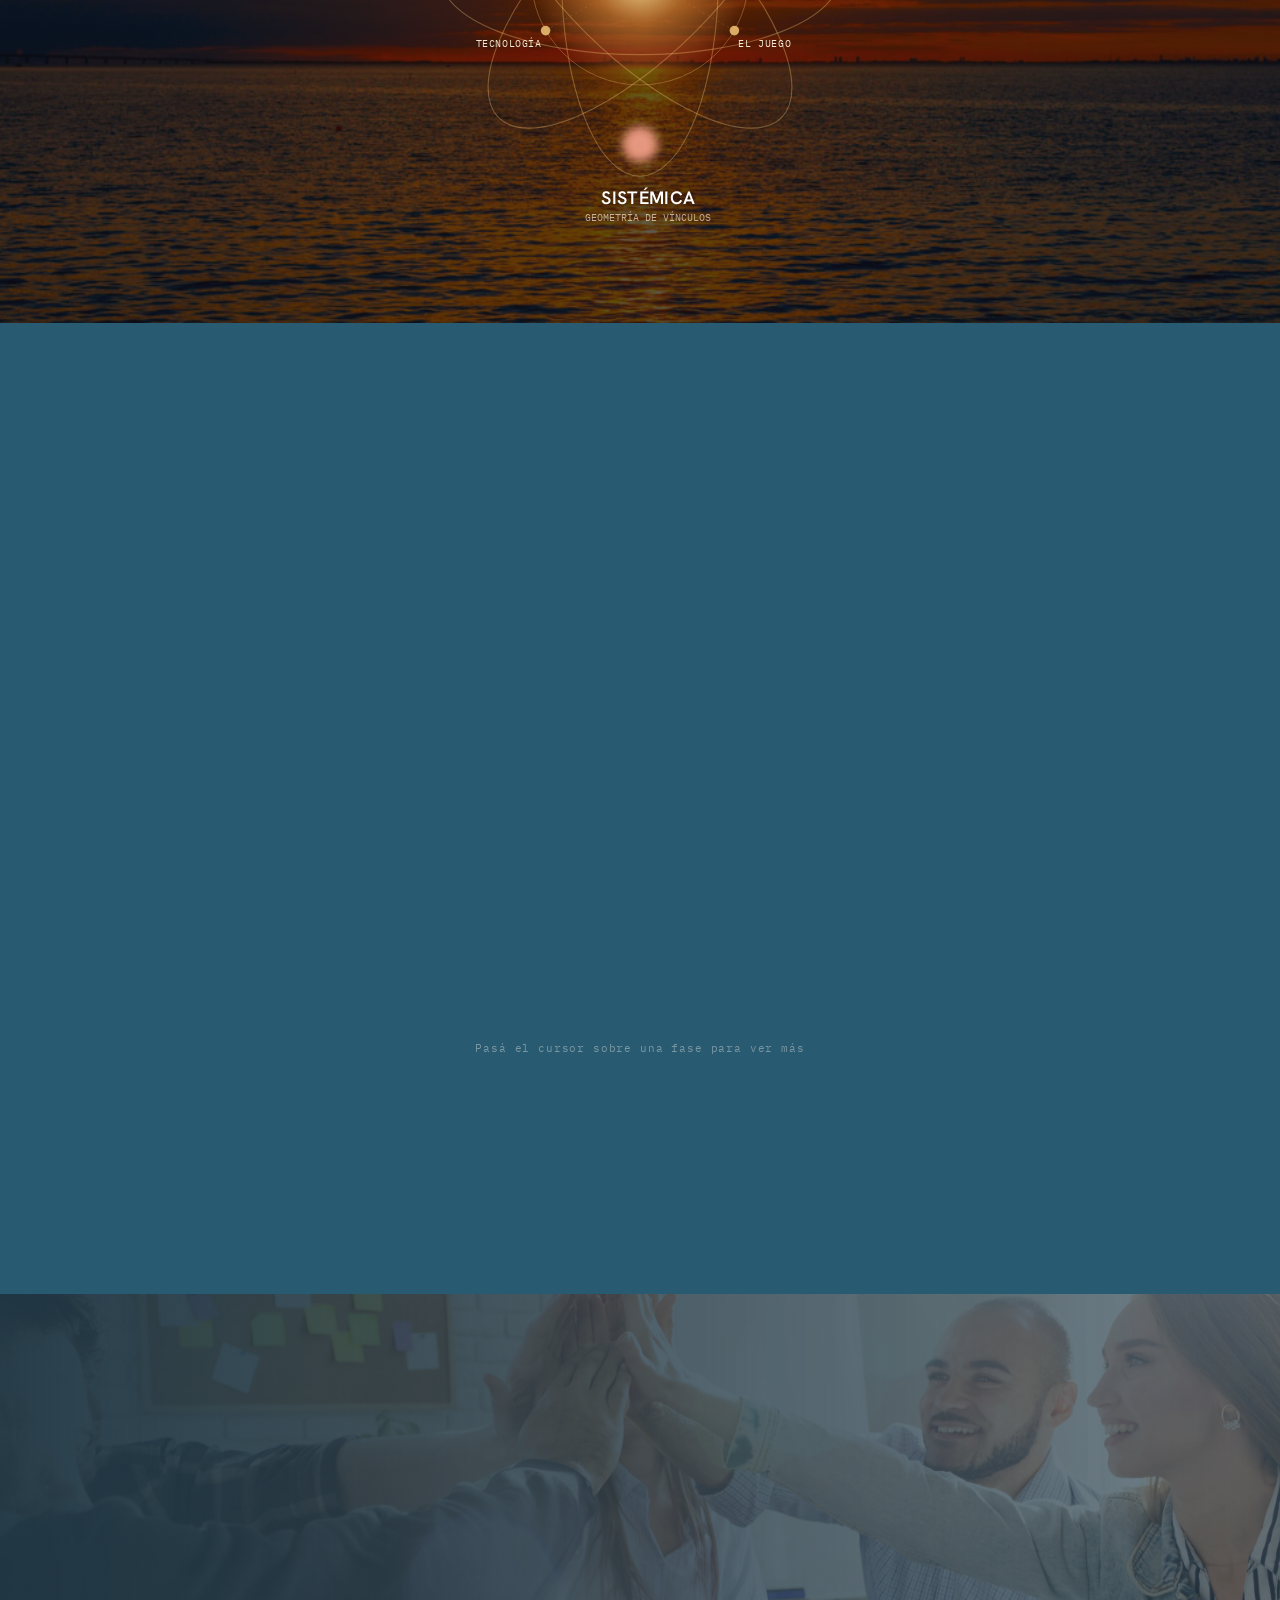
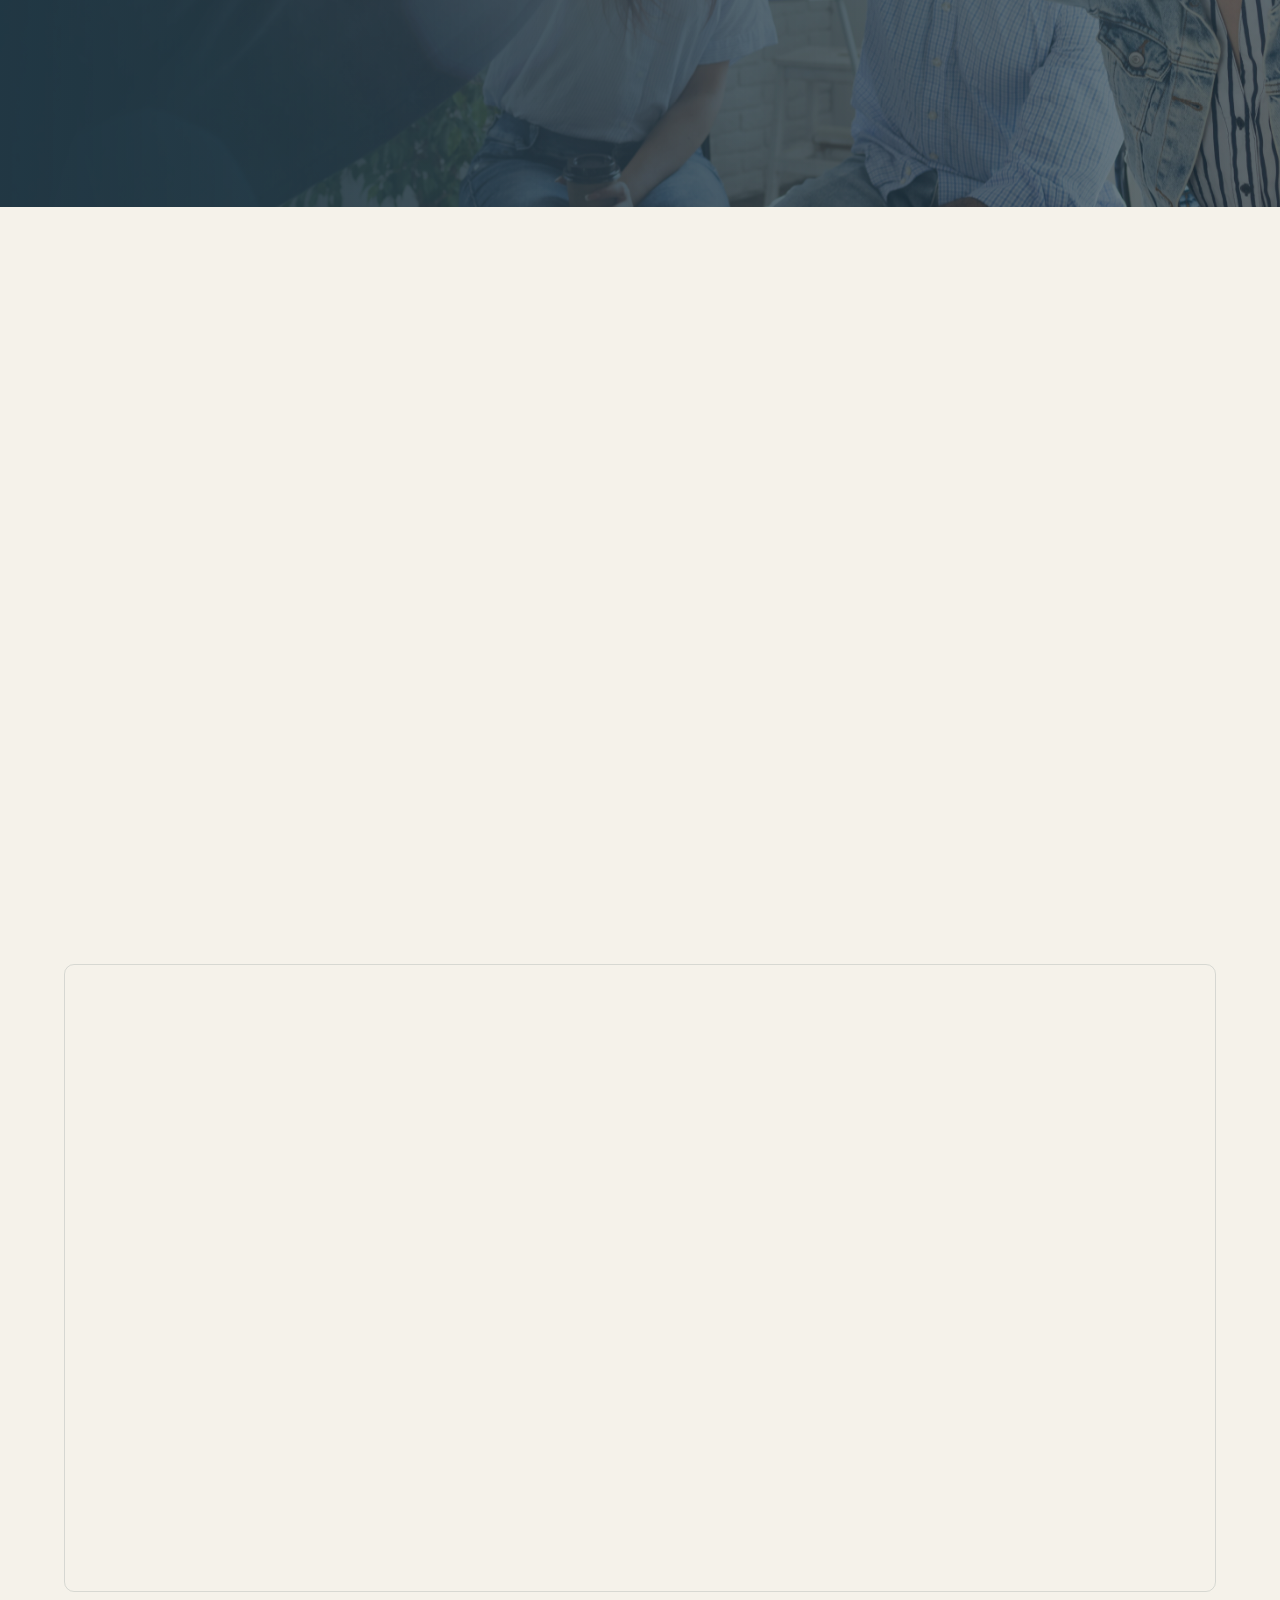
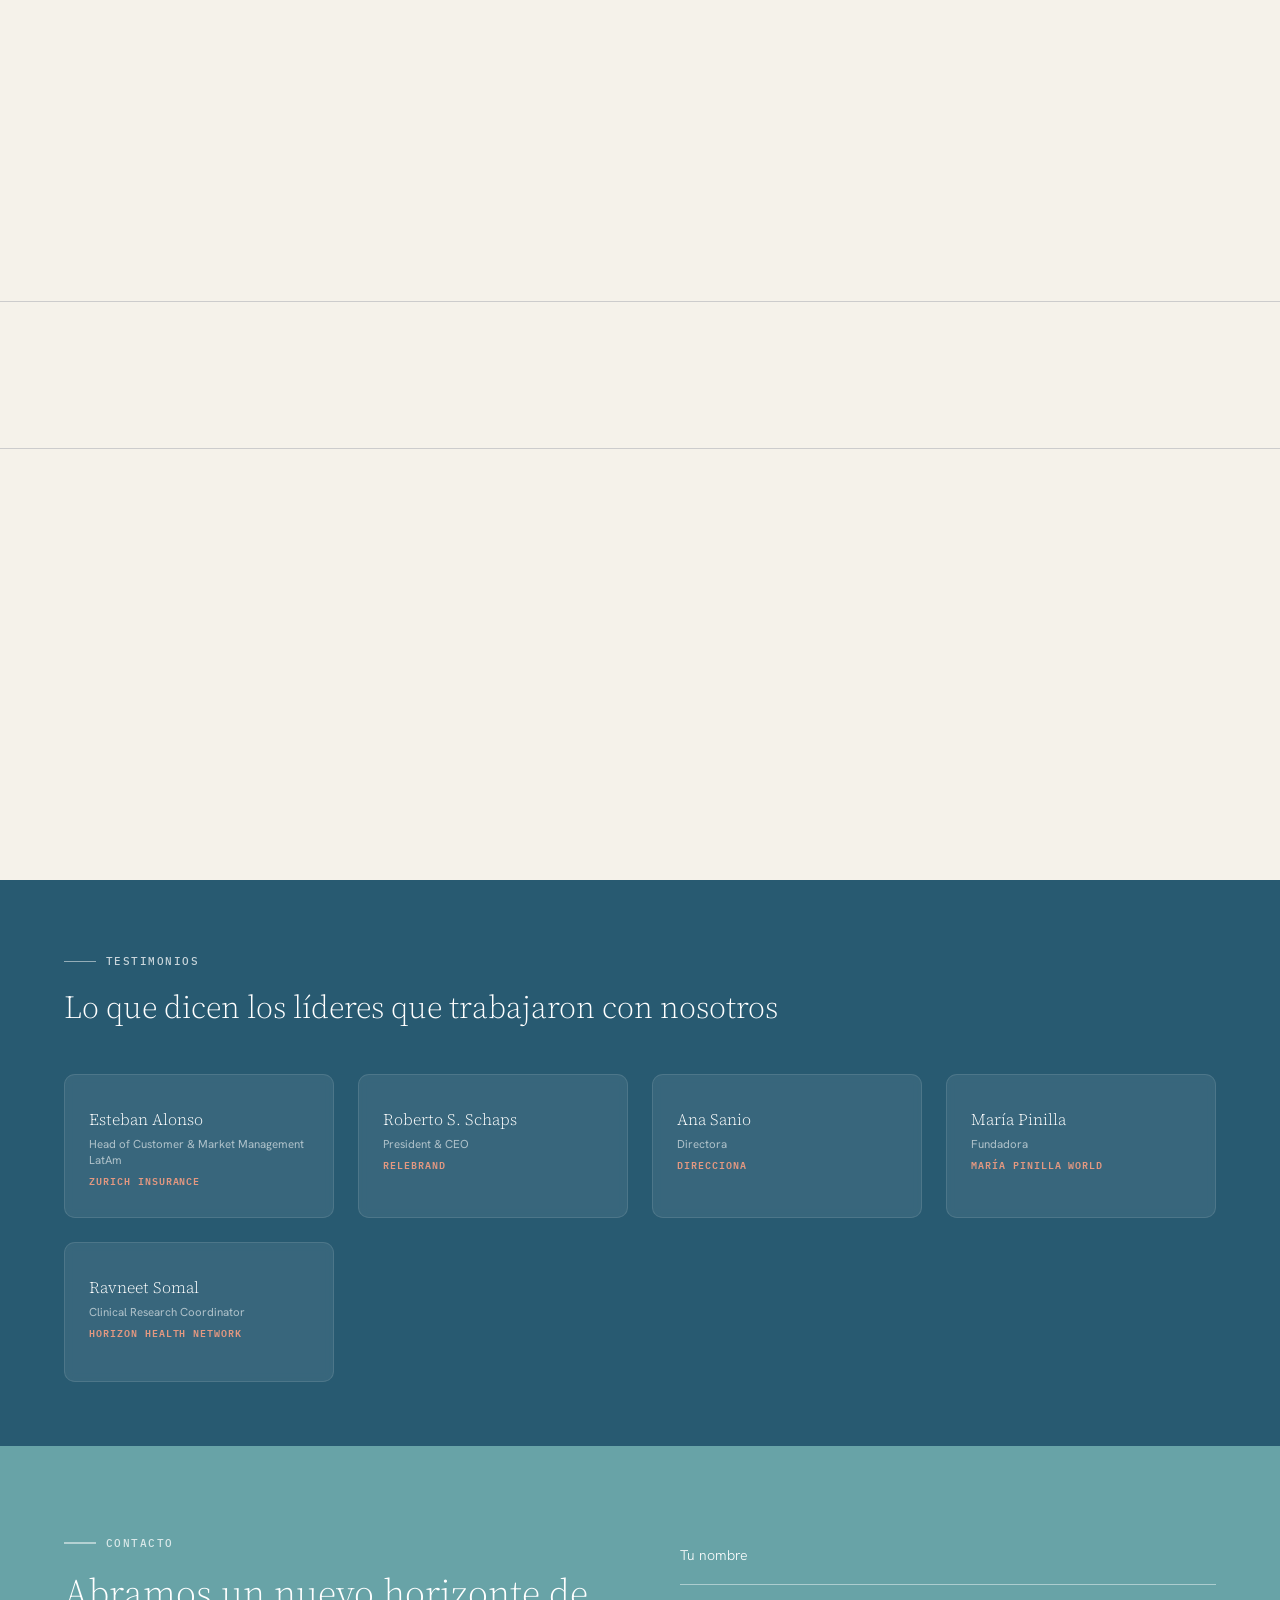
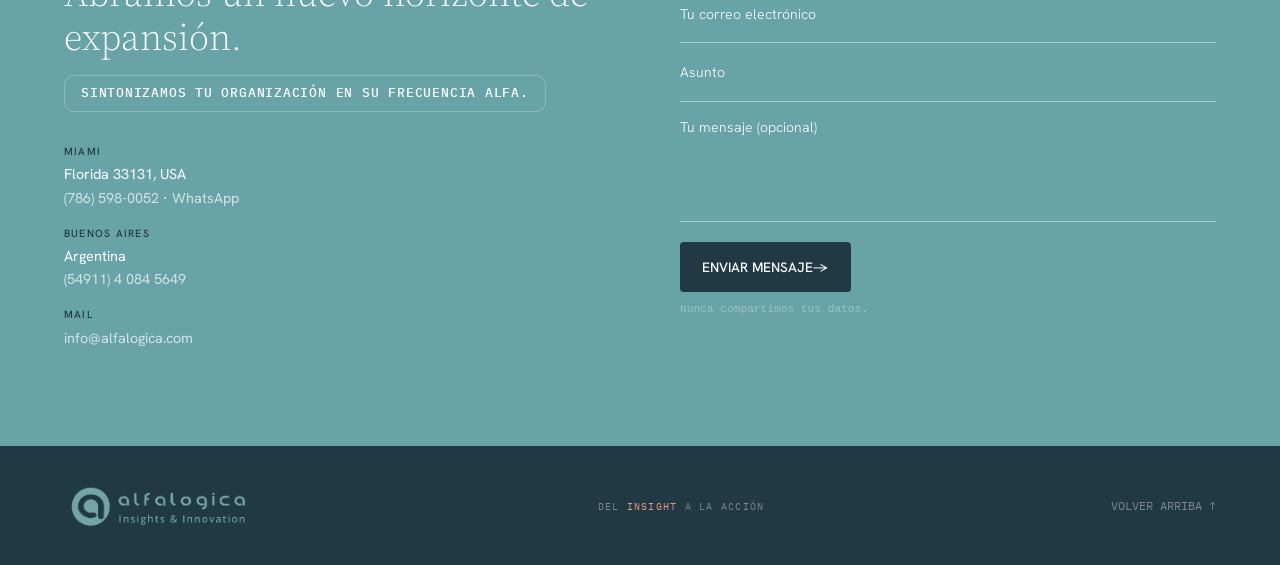
==== commit 46b22229: "fixes" ====
--- a/index.html
+++ b/index.html
@@ -13,6 +13,30 @@
   <link rel="stylesheet" href="css/styles.css" />
   <script src="js/scripts.js" defer></script>
   <style>
+    /* ─── SECCIÓN JIA (PARALLAX SUAVE EN IMAGEN DE FONDO) ─── */
+    .jia-section {
+      position: relative;
+      overflow: hidden;
+    }
+
+    .jia-section__bg {
+      position: absolute;
+      inset: 0;
+      overflow: hidden;
+      will-change: transform;
+    }
+
+    .jia-section__bg img {
+      position: absolute;
+      top: 0;
+      left: 0;
+      width: 100%;
+      height: 100%;
+      object-fit: cover;
+      transform: translate3d(0, 0, 0) scale(1.15);
+      will-change: transform;
+    }
+
     /* ─── SECCIÓN FRASES (FADE IN/OUT) ─── */
     .frases-section {
       background: #1e3a4a;
@@ -1653,6 +1677,48 @@
       console.log(`✨ Scroll Reveal activado: ${uniqueElements.length} elementos animados`);
     });
   </script>
+
+  <!-- ─── PARALLAX SUAVE: IMAGEN DE FONDO SECCIÓN JIA ─── -->
+  <script>
+    (function () {
+      const section = document.querySelector('.jia-section');
+      const bgImg = section ? section.querySelector('.jia-section__bg img') : null;
+      if (!section || !bgImg) return;
+
+      // Respeta la preferencia de "reducir movimiento" del usuario
+      const prefersReducedMotion = window.matchMedia('(prefers-reduced-motion: reduce)').matches;
+      if (prefersReducedMotion) return;
+
+      // Intensidad del efecto: 0 = sin movimiento, 1 = se mueve igual que el scroll
+      const speed = 0.25;
+      let ticking = false;
+
+      function updateParallax() {
+        const rect = section.getBoundingClientRect();
+        const viewportH = window.innerHeight;
+
+        // Solo calculamos mientras la sección está cerca o dentro del viewport
+        if (rect.bottom >= 0 && rect.top <= viewportH) {
+          // progreso de -1 (sección debajo del viewport) a 1 (sección arriba del viewport)
+          const progress = (rect.top - viewportH) / (rect.height + viewportH);
+          const offset = progress * rect.height * speed;
+          bgImg.style.transform = `translate3d(0, ${offset.toFixed(2)}px, 0) scale(1.15)`;
+        }
+        ticking = false;
+      }
+
+      function onScroll() {
+        if (!ticking) {
+          window.requestAnimationFrame(updateParallax);
+          ticking = true;
+        }
+      }
+
+      window.addEventListener('scroll', onScroll, { passive: true });
+      window.addEventListener('resize', onScroll);
+      updateParallax();
+    })();
+  </script>
 </body>
 
 </html>
--- a/css/styles.css
+++ b/css/styles.css
@@ -819,13 +819,38 @@
   text-transform: uppercase;
   margin-bottom: 3rem;
 }
+/* CLIENTES - LOGOS FULL BLEED */
 .clientes__logos {
-  border-radius: 0.5rem;
+  border-radius: 0;            /* Sin bordes redondeados para que se vea de borde a borde */
   overflow: hidden;
   background: #73a4a7;
-}
+
+  /* Full-bleed: ocupa todo el ancho del viewport */
+  width: 100vw;
+  margin-left: calc(50% - 50vw);
+  margin-right: calc(50% - 50vw);
+  padding: 0;
+}
+
 .clientes__logos img {
   width: 100%;
+}
+
+/* Aseguramos que el carousel-wrapper también ocupe el 100% */
+.clientes__logos .carousel-wrapper {
+  max-width: 100%;
+  width: 100%;
+  margin: 0 auto;
+  border-radius: 0;
+}
+
+/* En mobile, que también sea full-bleed */
+@media (max-width: 767px) {
+  .clientes__logos {
+    width: 100vw;
+    margin-left: calc(50% - 50vw);
+    margin-right: calc(50% - 50vw);
+  }
 }
 
 /* TESTIMONIOS (cards con hover-tooltip) */
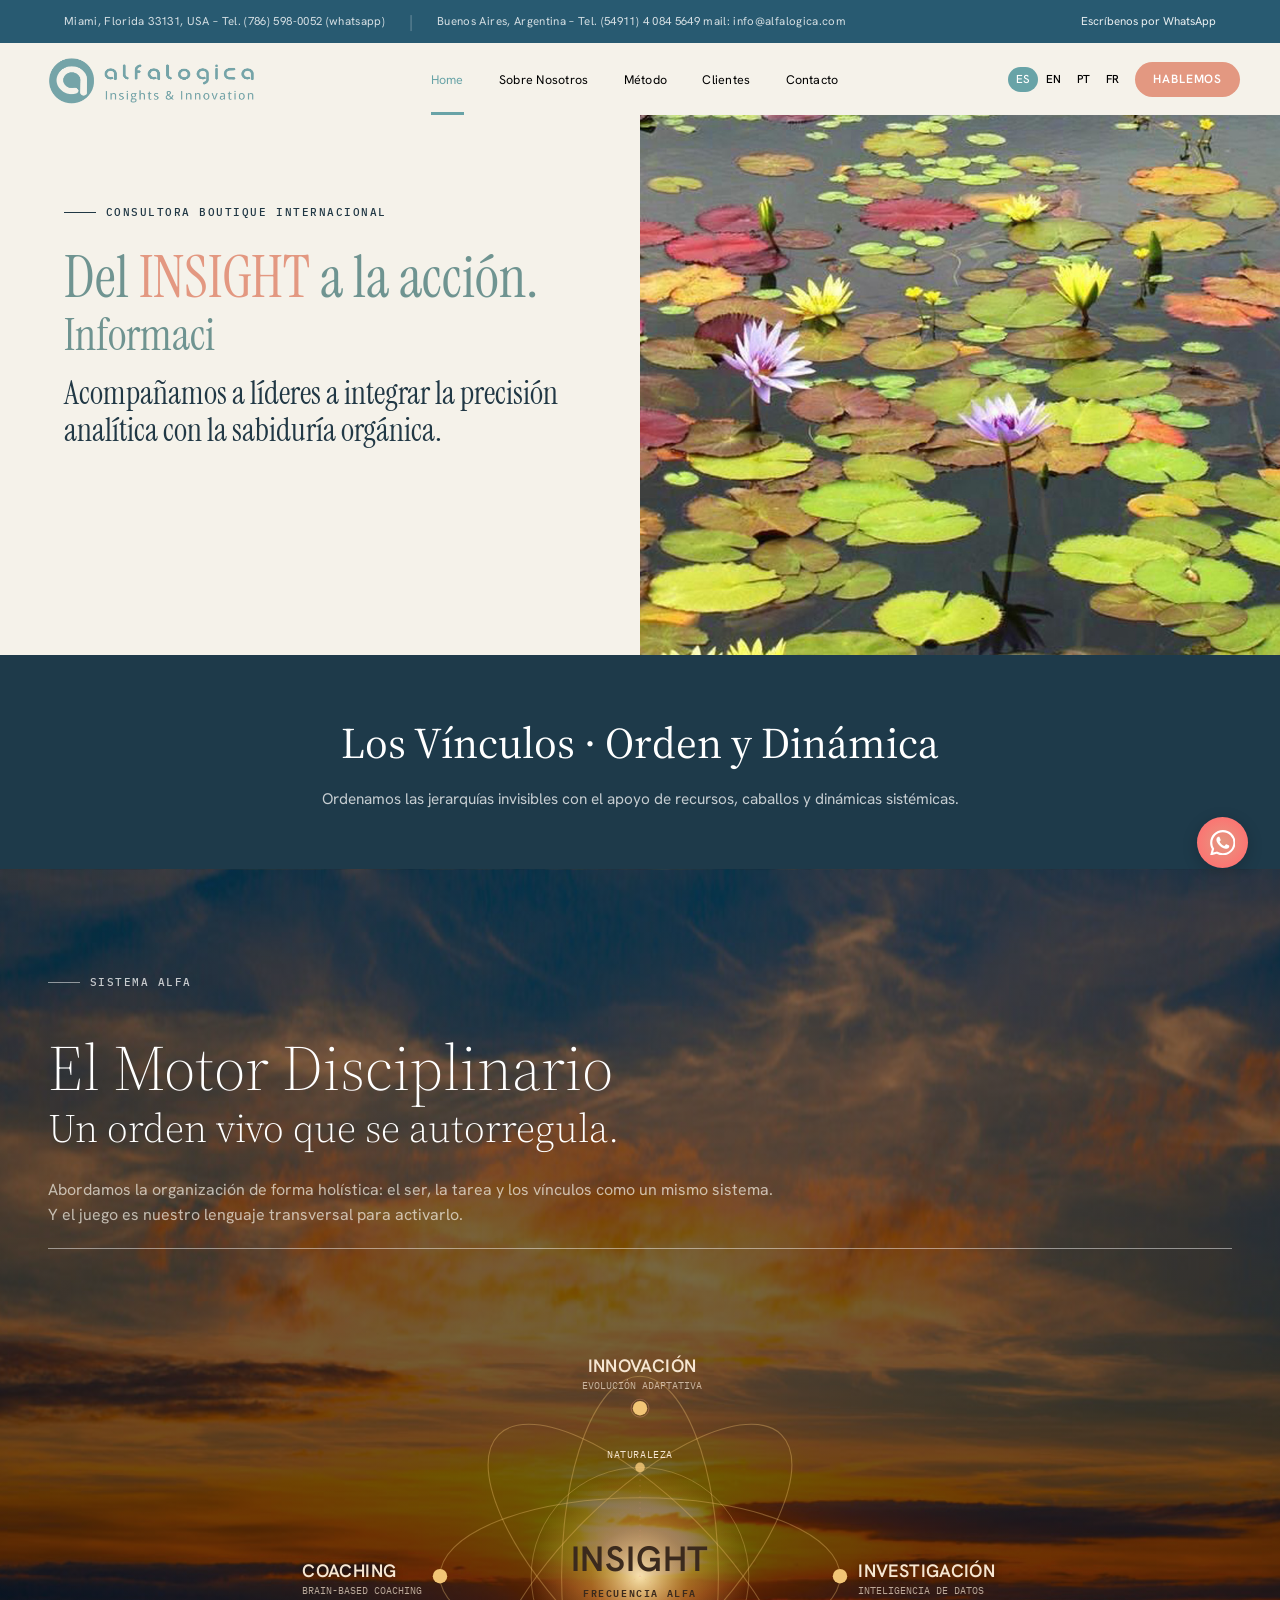
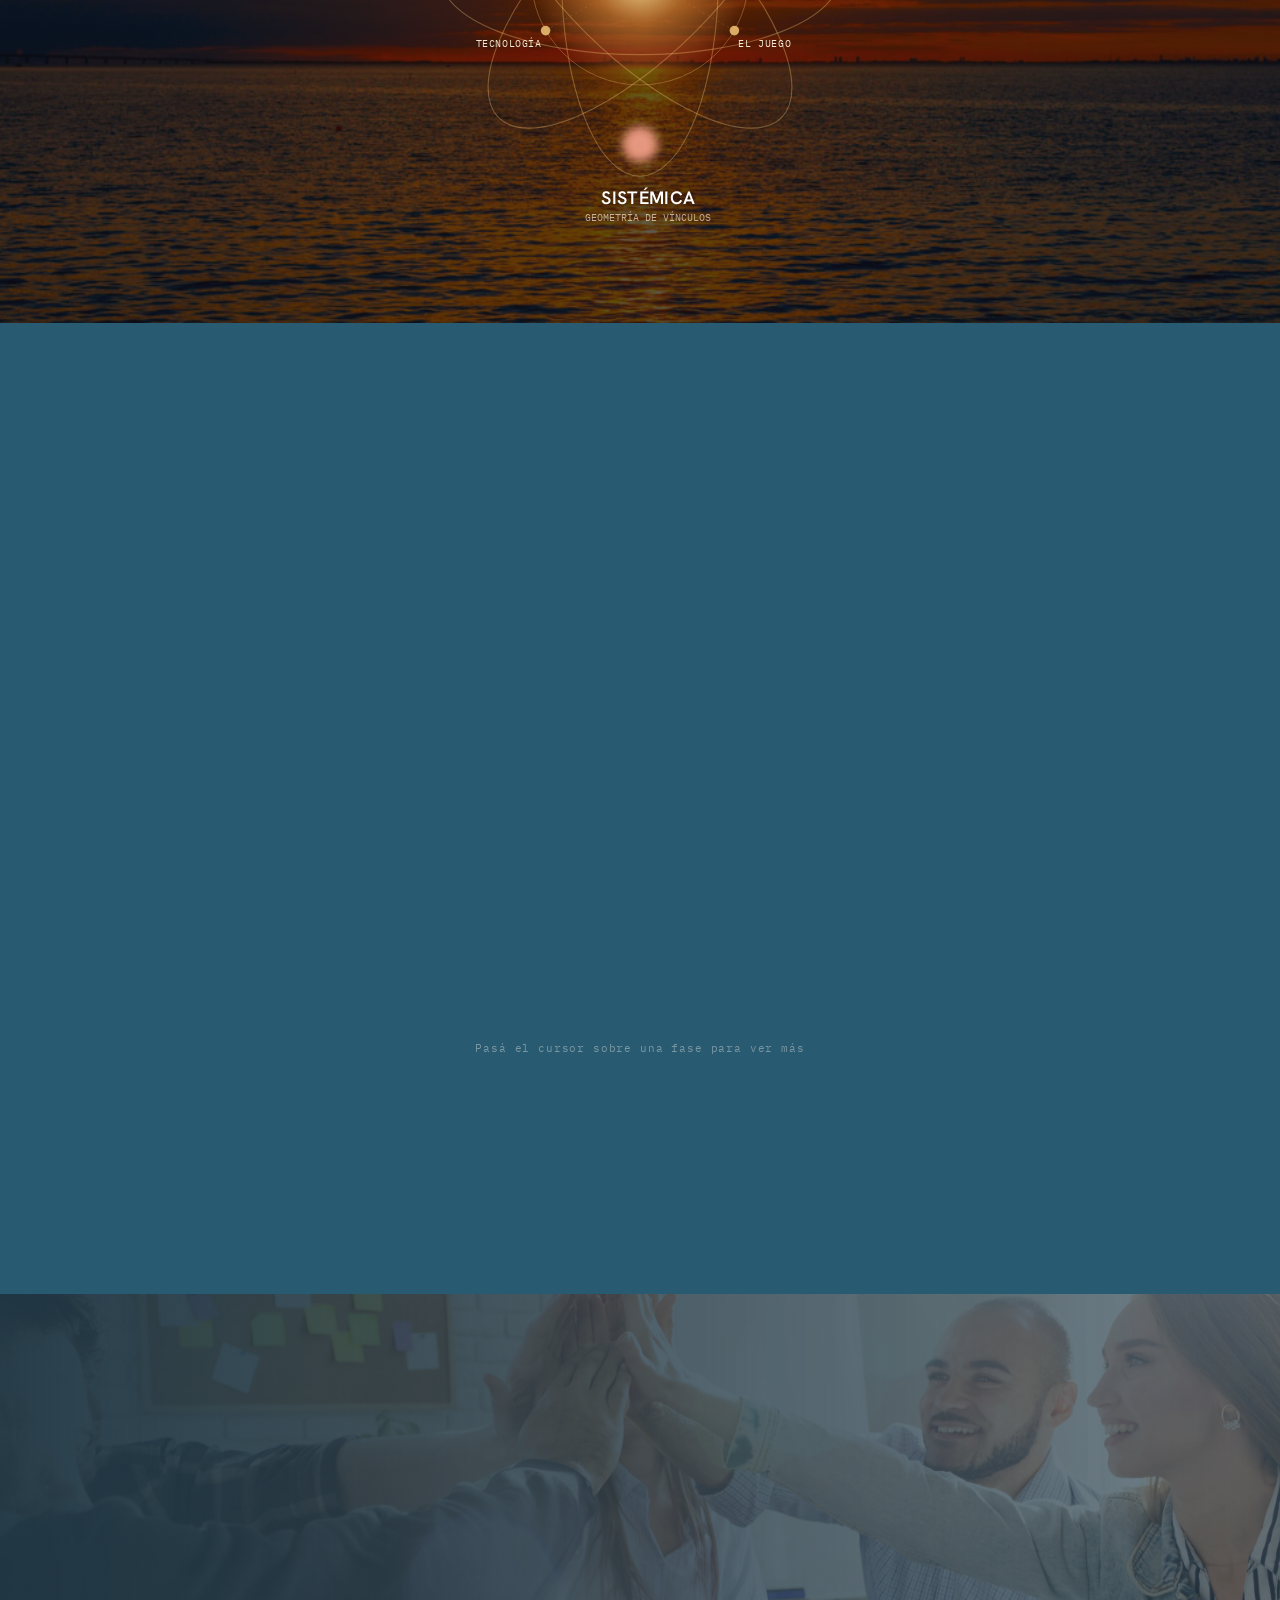
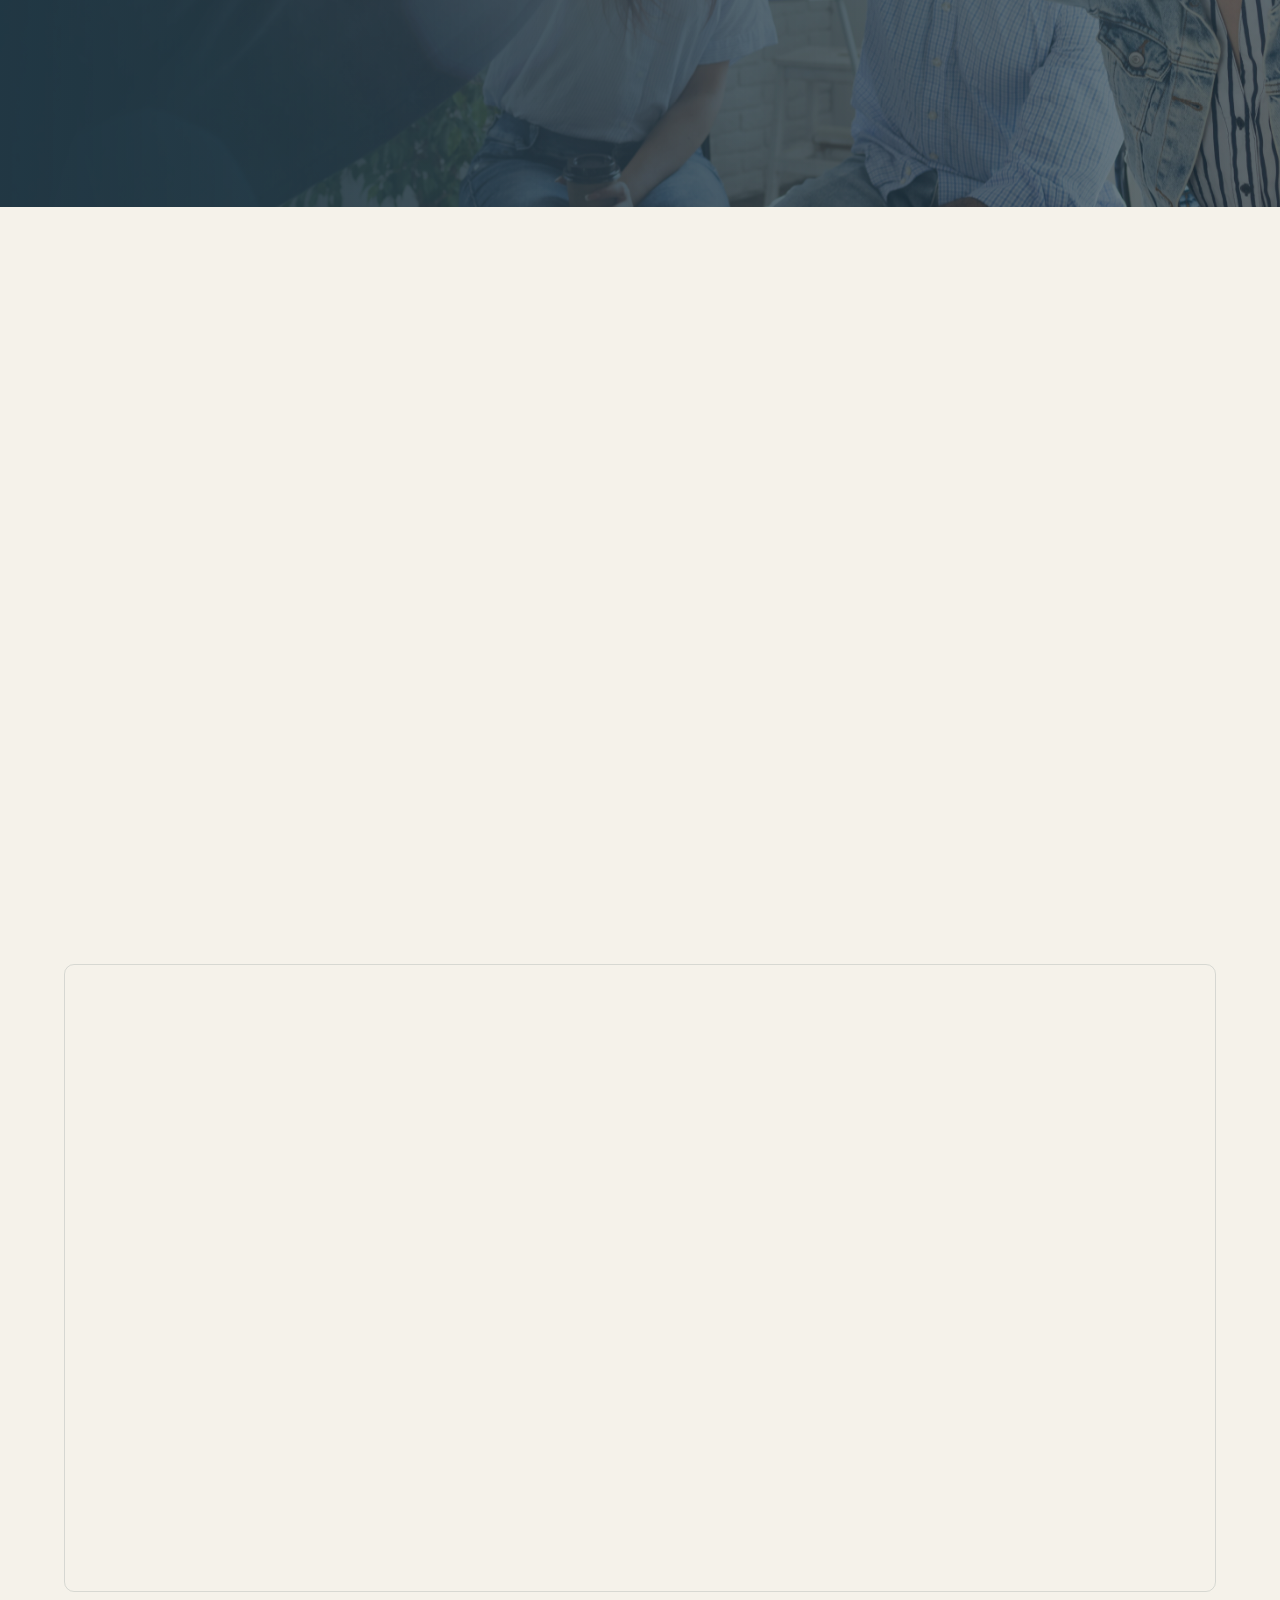
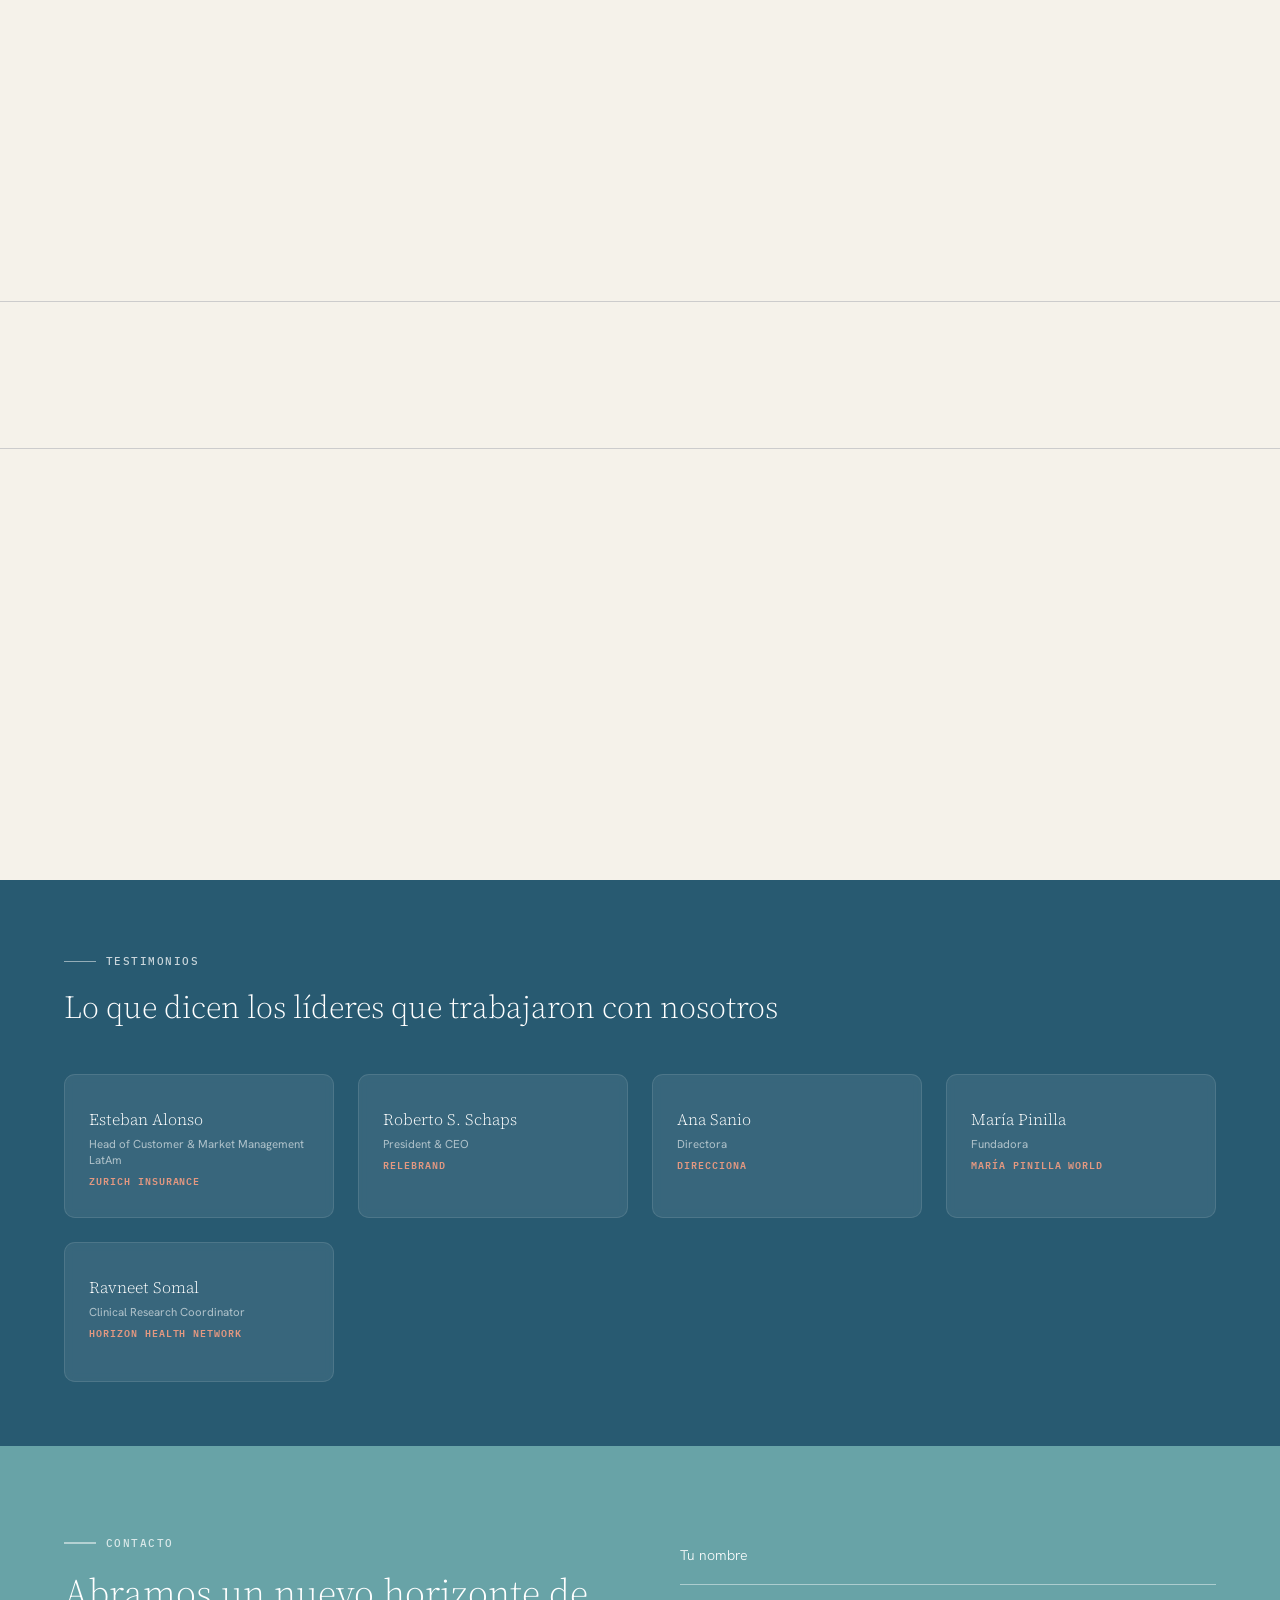
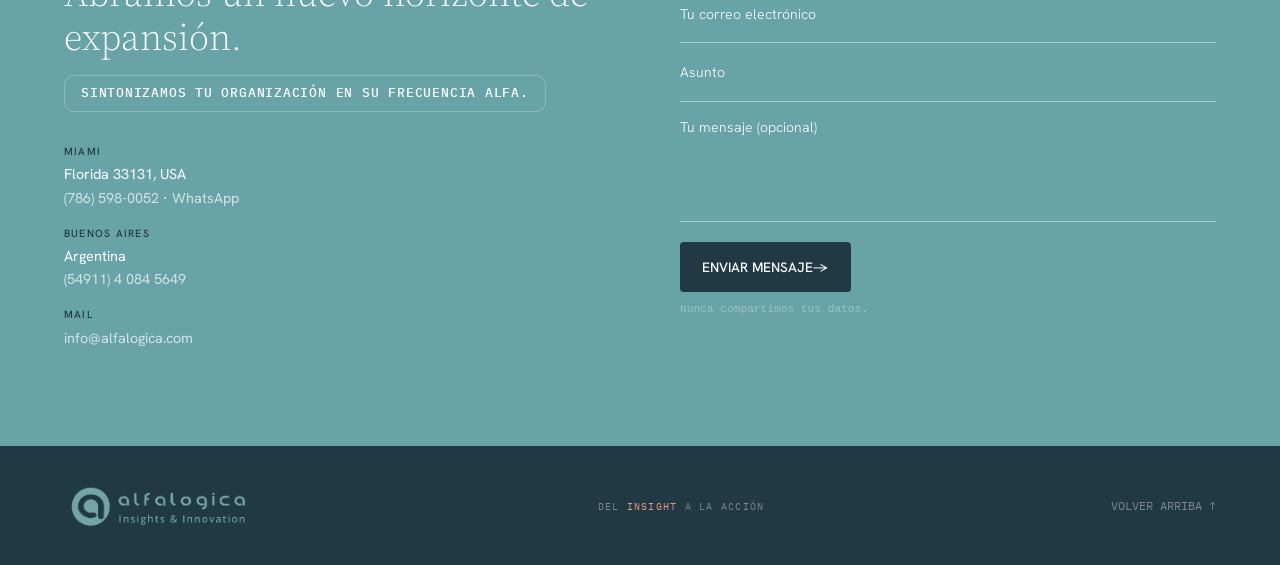
==== commit 50bf0763: "lang1" ====
--- a/index.html
+++ b/index.html
@@ -184,8 +184,8 @@
           </div>
         </details>
         <div class="nav__cta">
-          <a href="/contacto" data-es="Conversemos" data-en="Contact Us" data-pt="Conversa"
-            data-fr="Conversemos">Conversemos</a>
+          <a href="/contacto" data-es="Hablemos" data-en="Let's talk" data-pt="Conversemos"
+            data-fr="Conversemos">Hablemos</a>
         </div>
         <button class="nav__hamburger" id="hamburger" aria-label="Abrir menú" aria-expanded="false">
           <span></span><span></span><span></span>
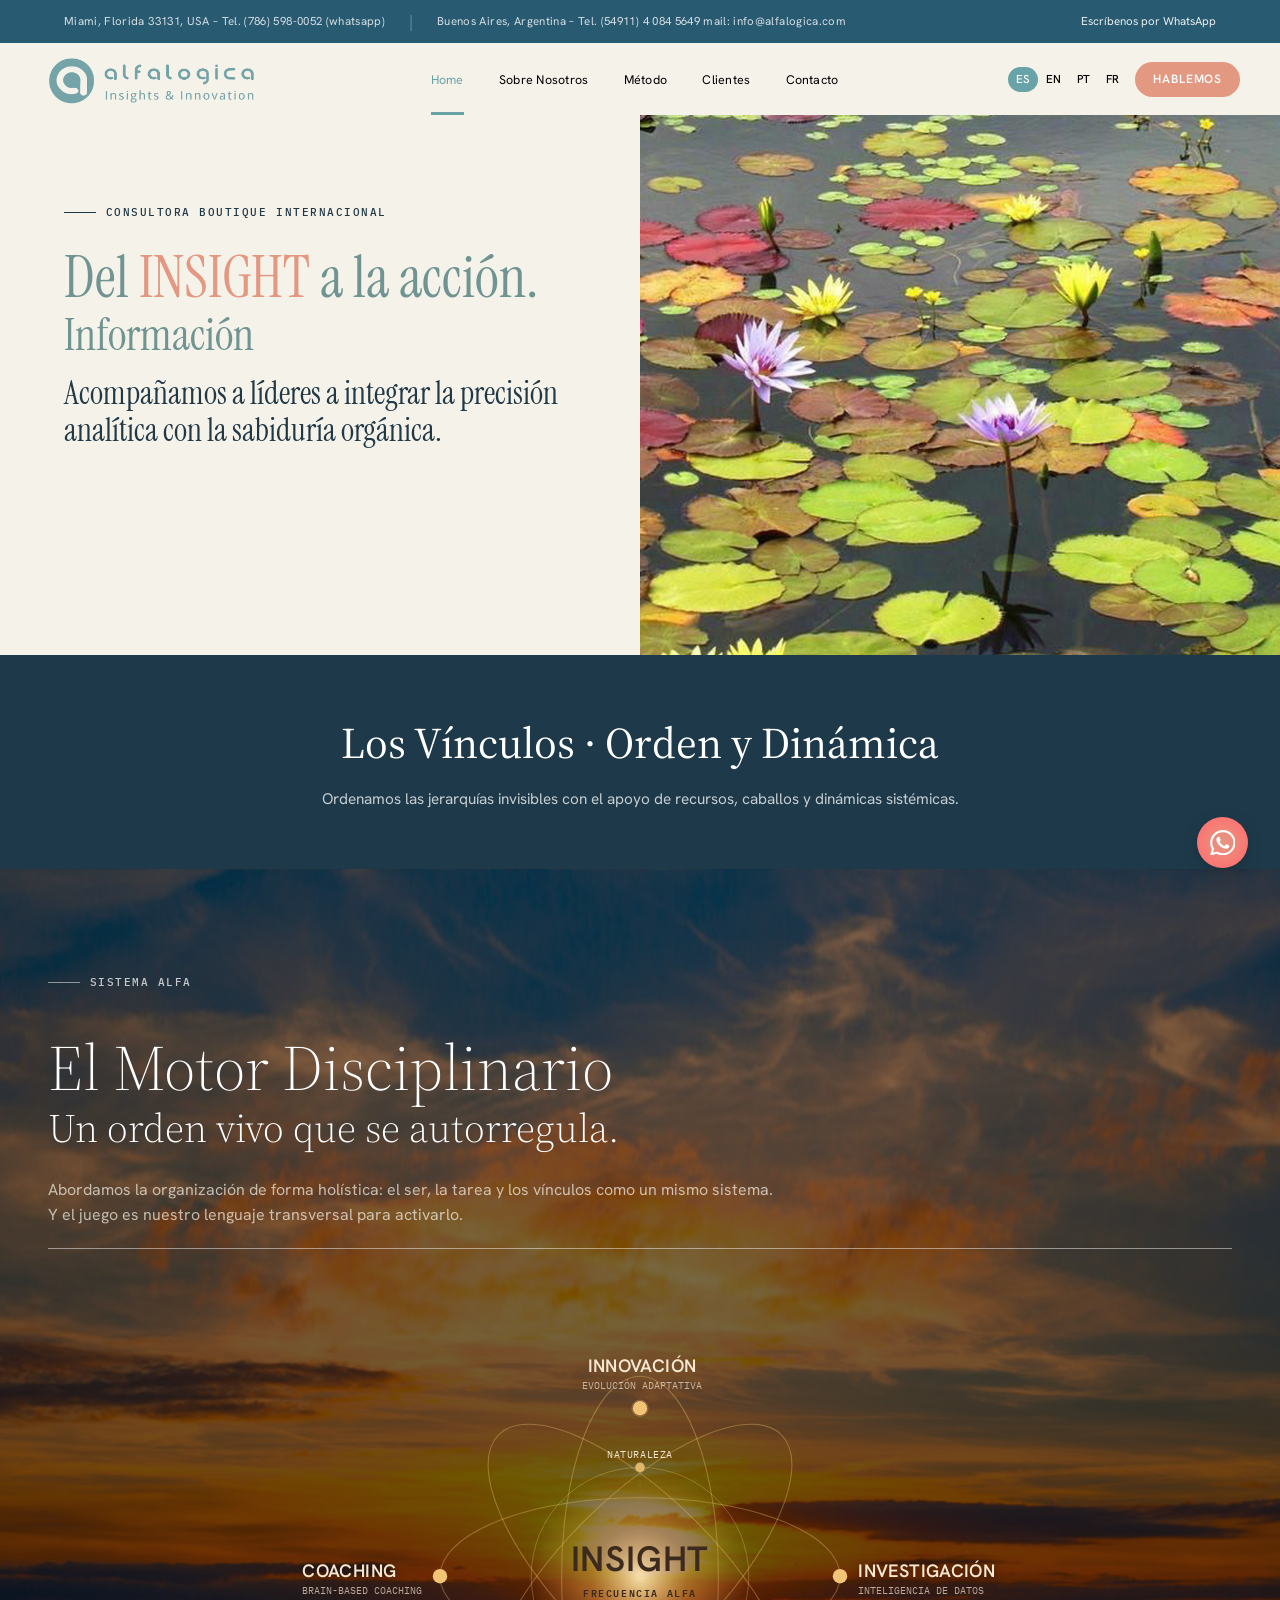
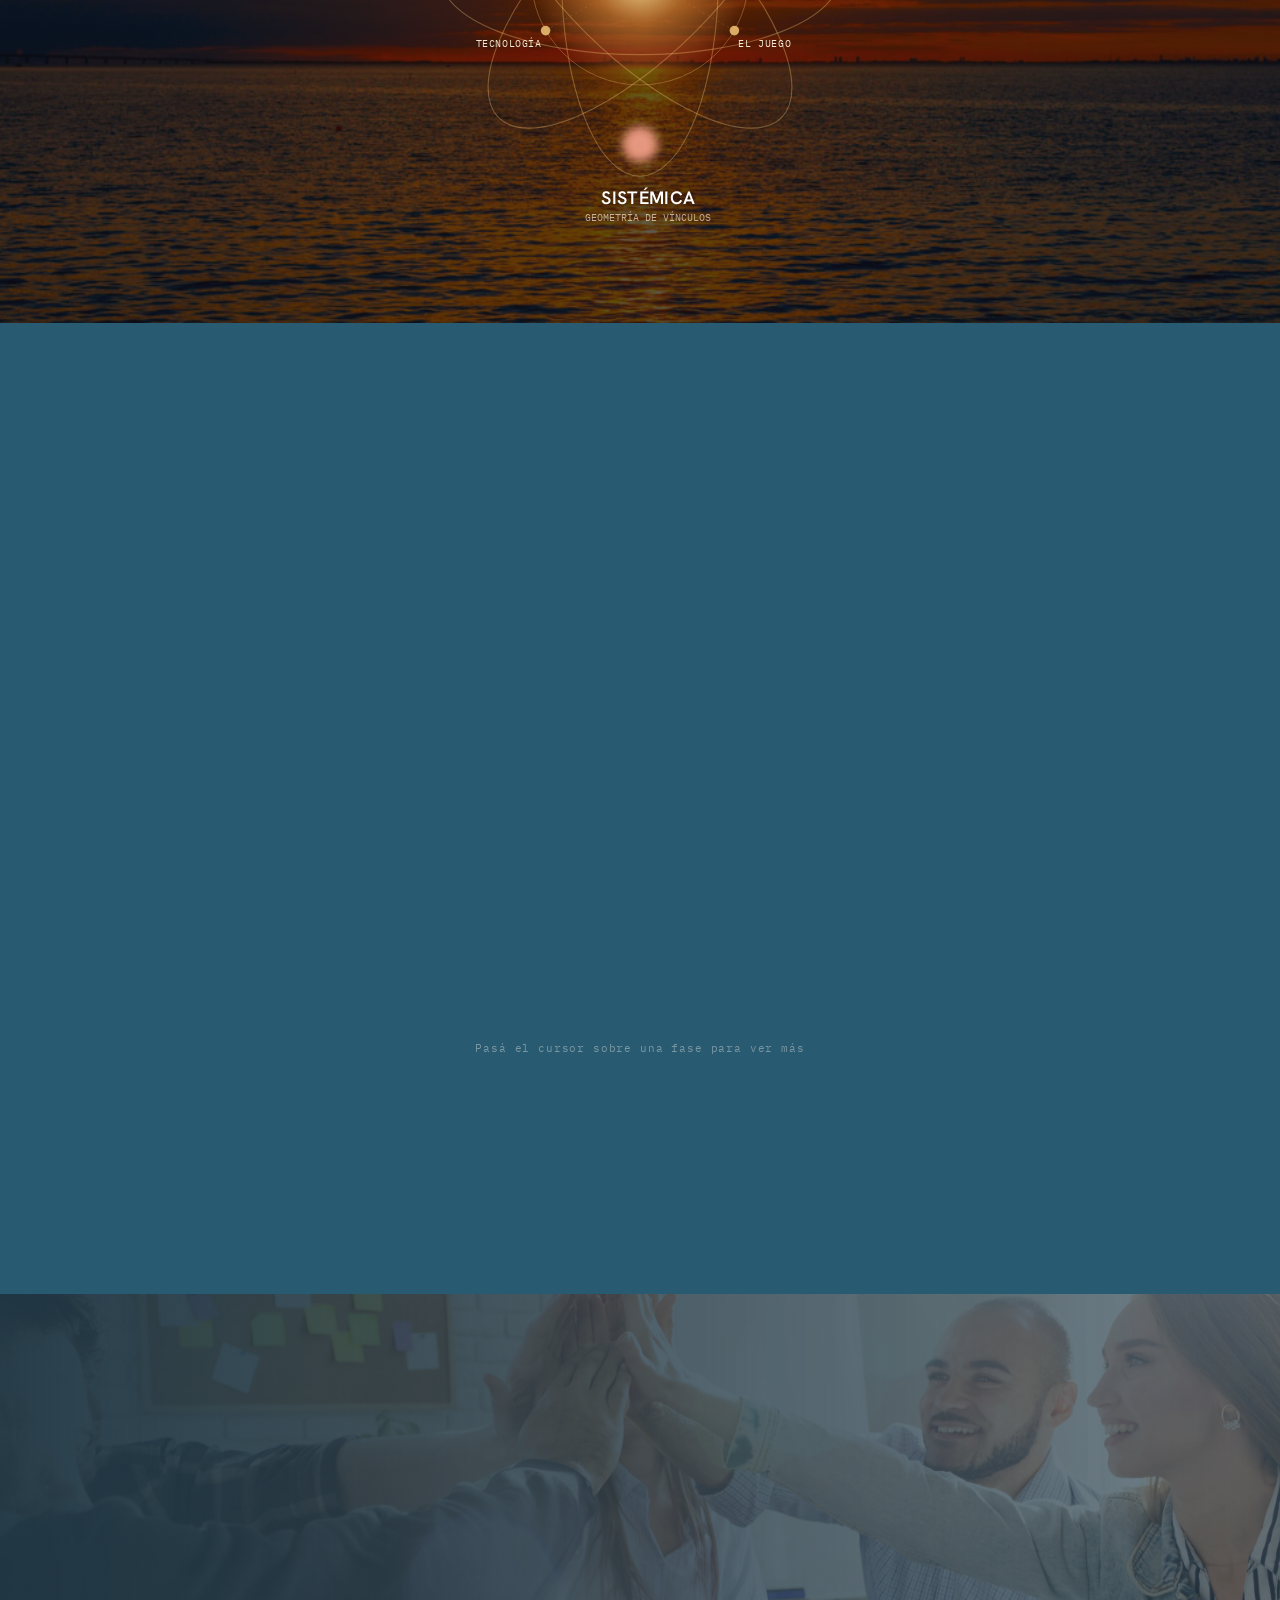
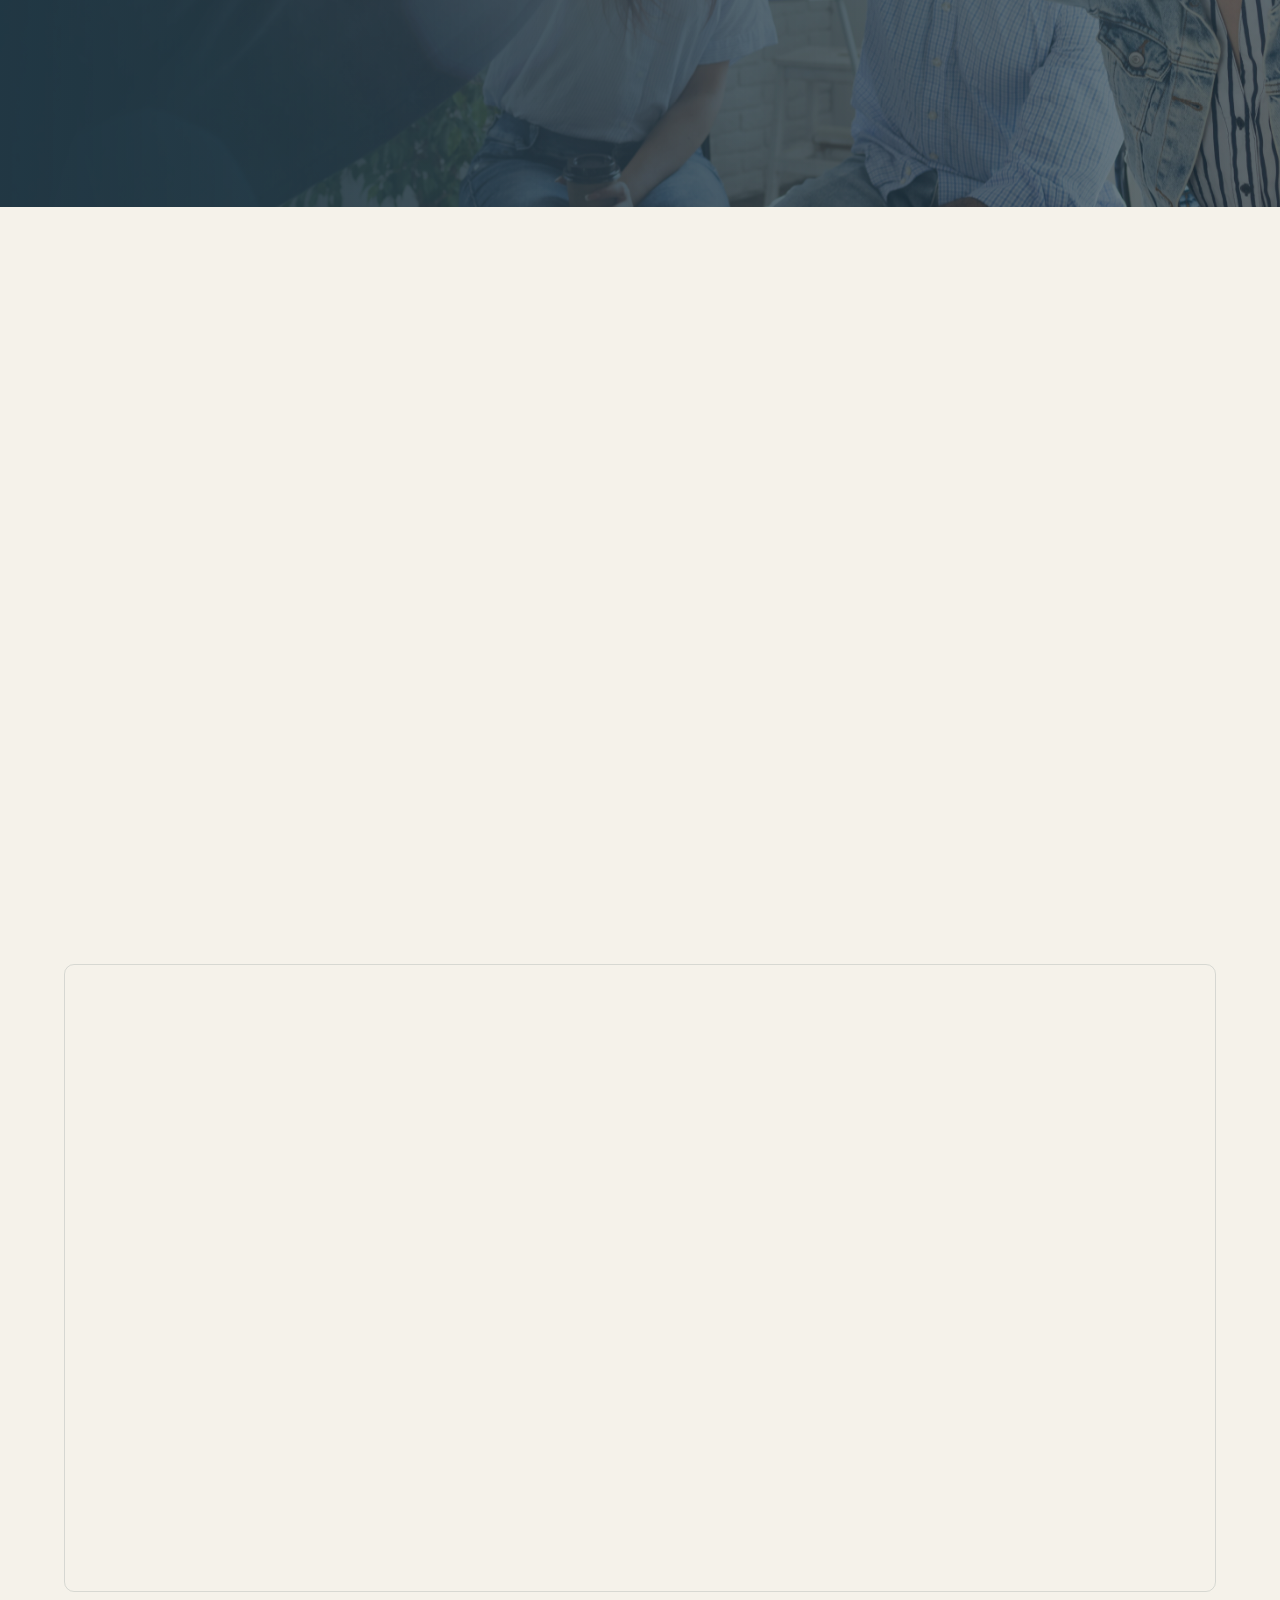
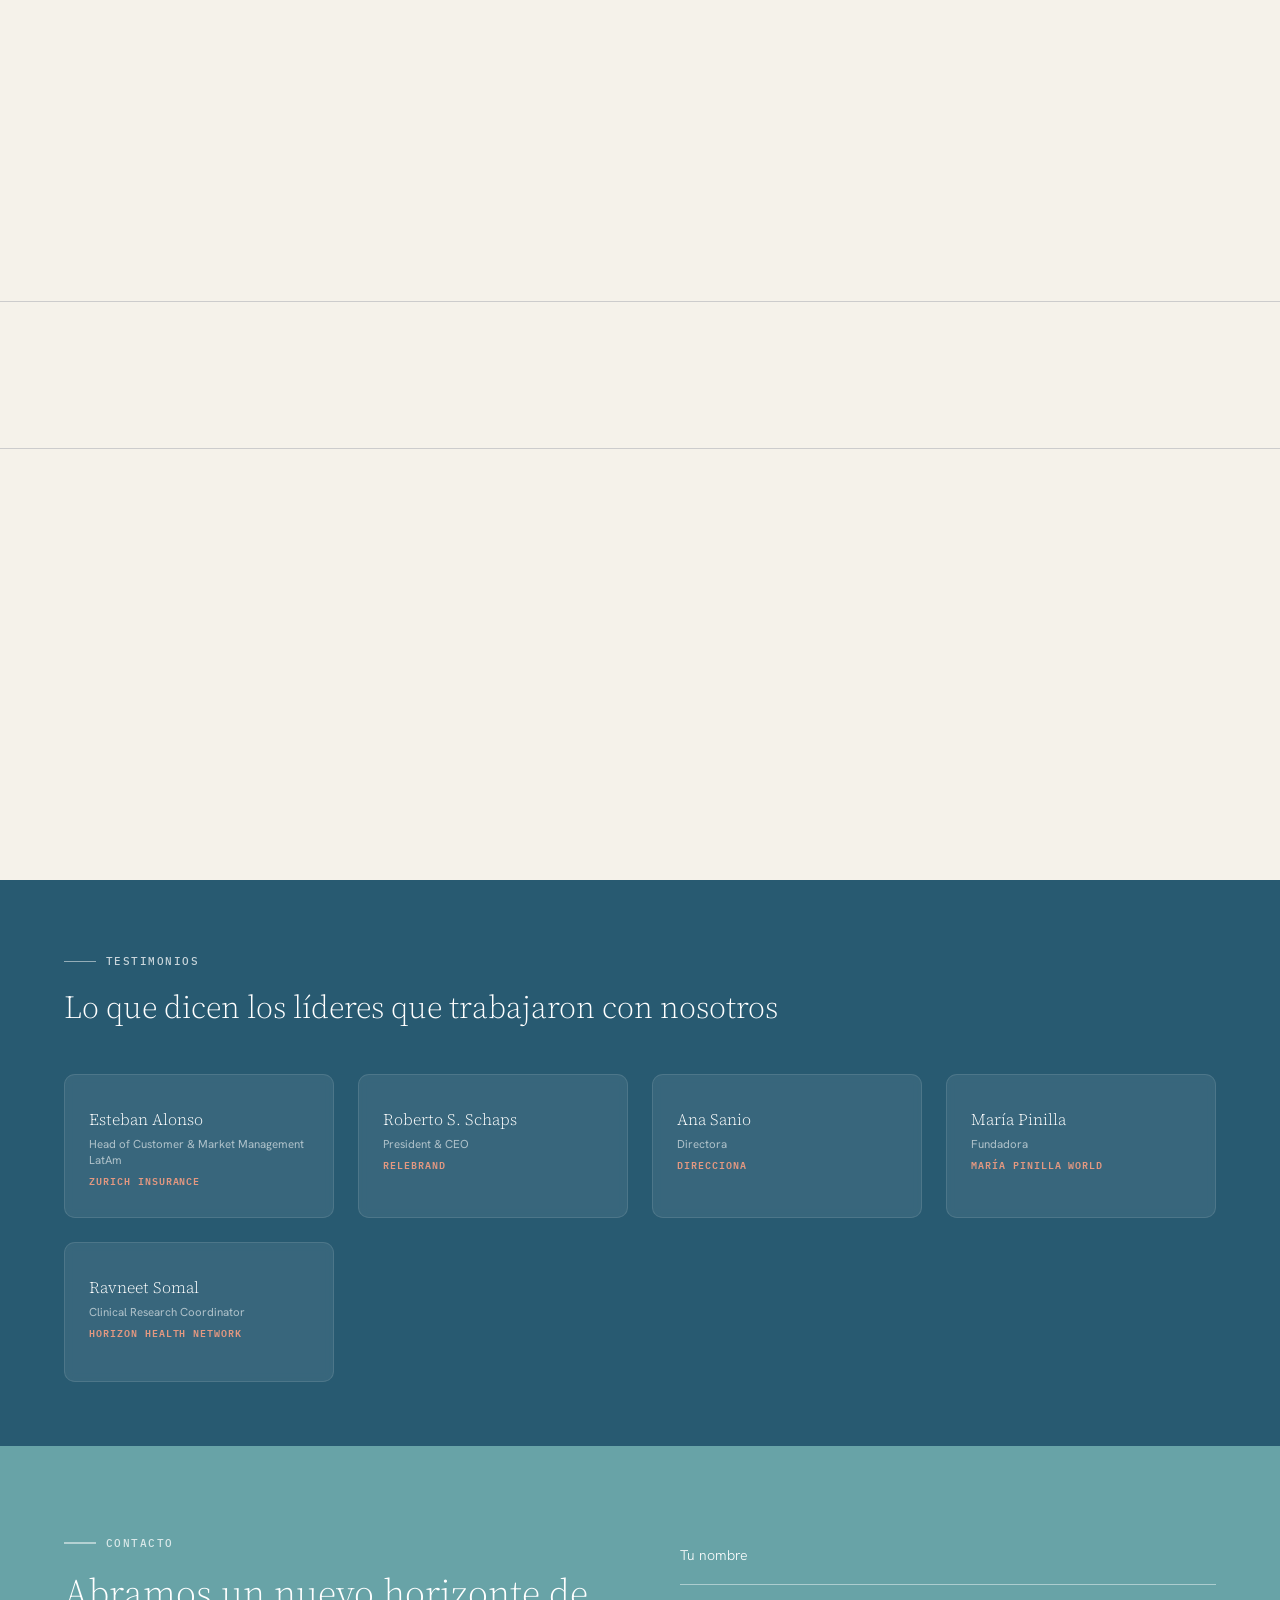
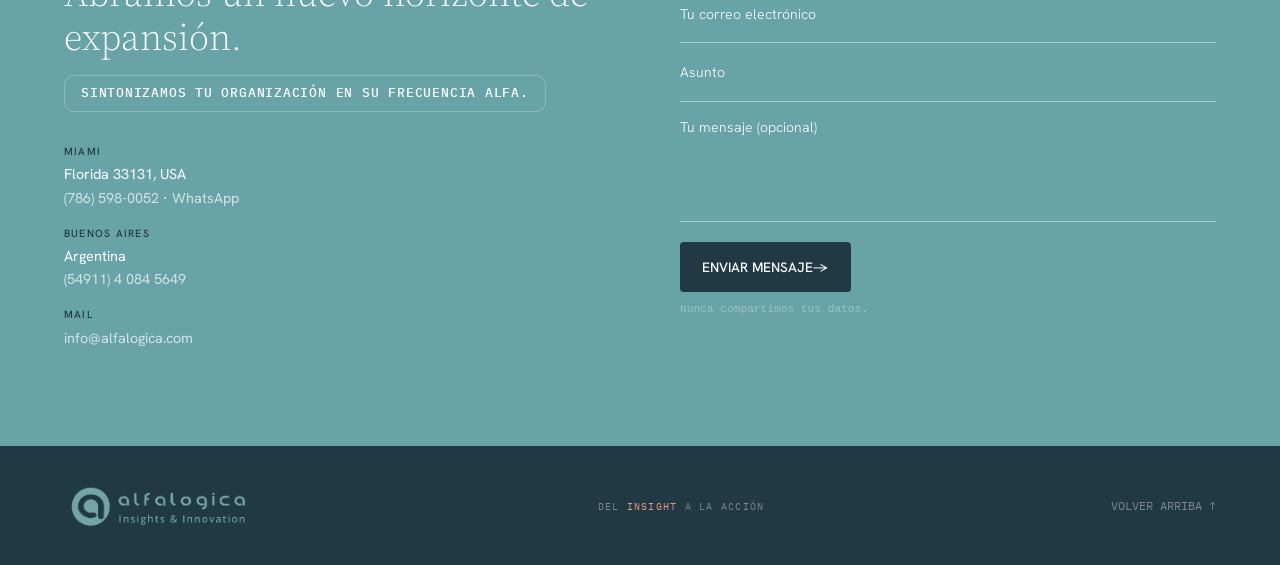
==== commit c6c9e2ff: "lang2" ====
--- a/index.html
+++ b/index.html
@@ -185,7 +185,7 @@
         </details>
         <div class="nav__cta">
           <a href="/contacto" data-es="Hablemos" data-en="Let's talk" data-pt="Conversemos"
-            data-fr="Conversemos">Hablemos</a>
+            data-fr="parlons-en">Hablemos</a>
         </div>
         <button class="nav__hamburger" id="hamburger" aria-label="Abrir menú" aria-expanded="false">
           <span></span><span></span><span></span>
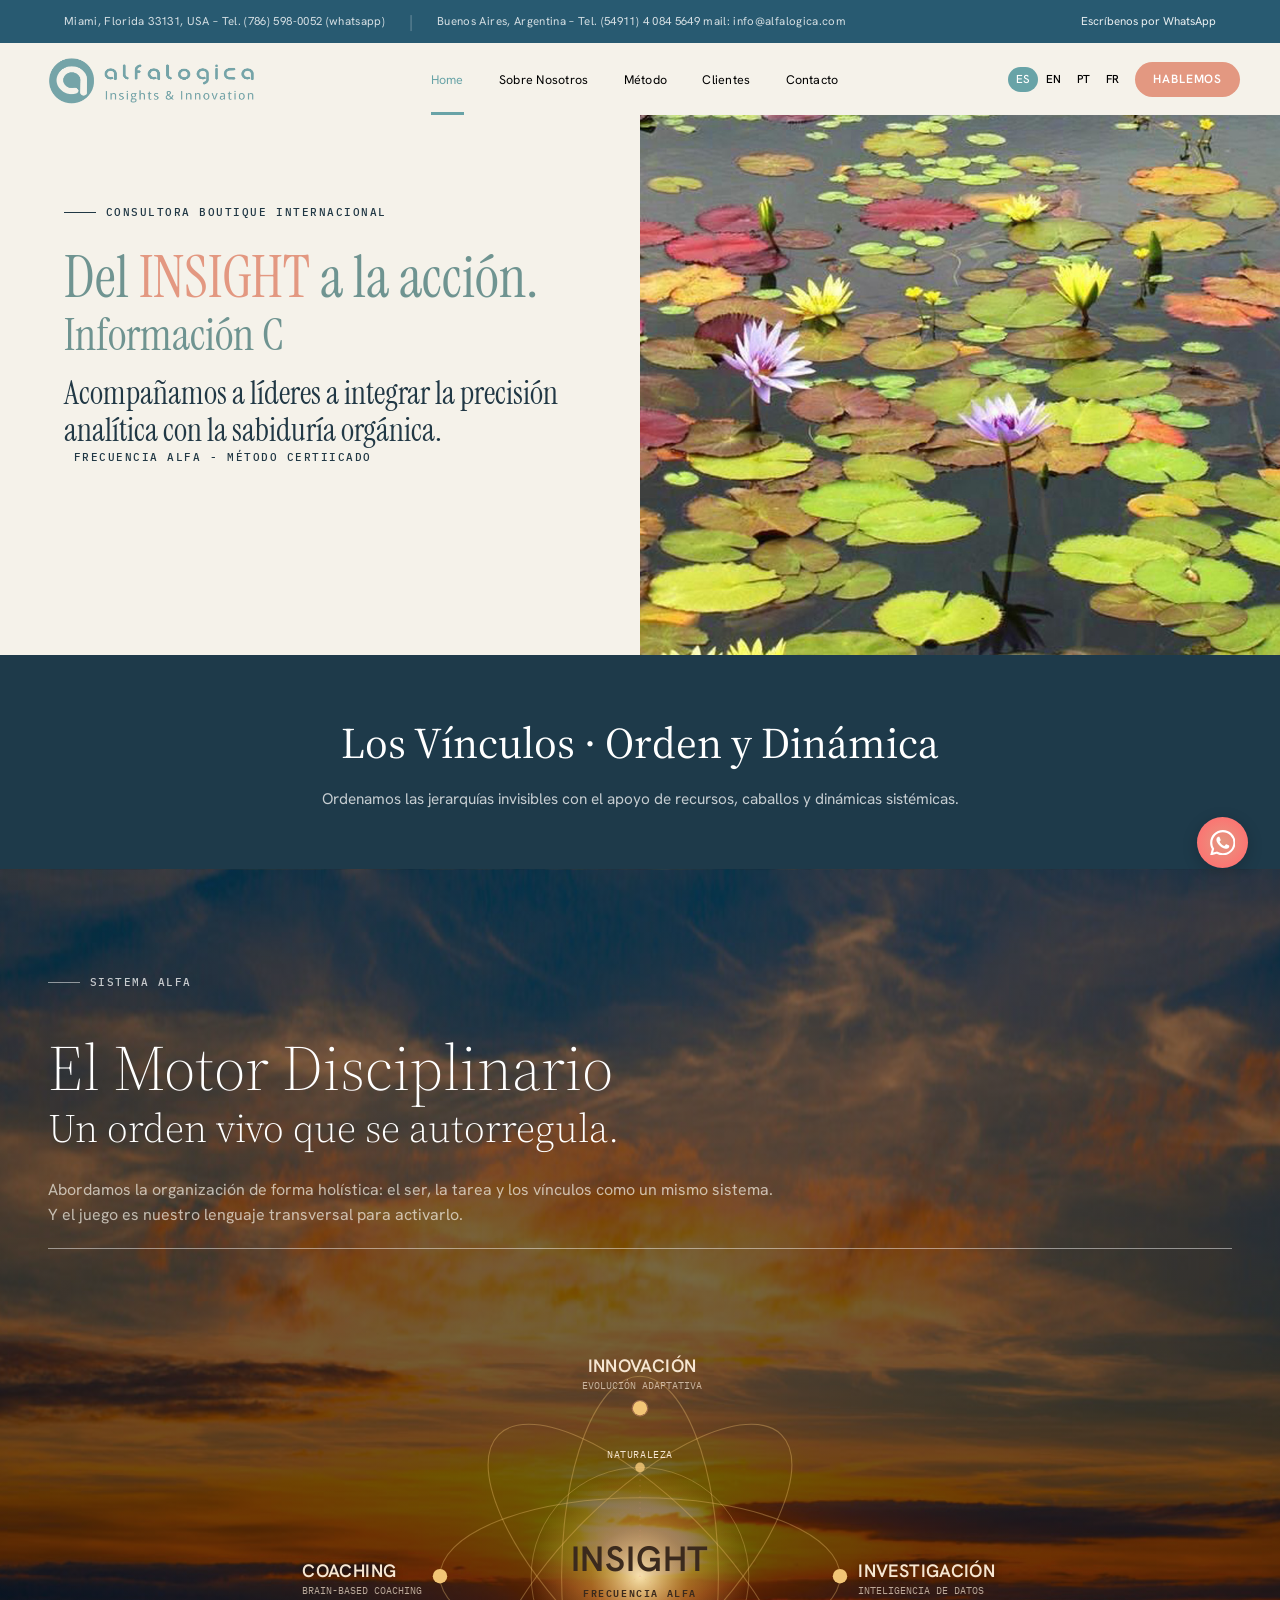
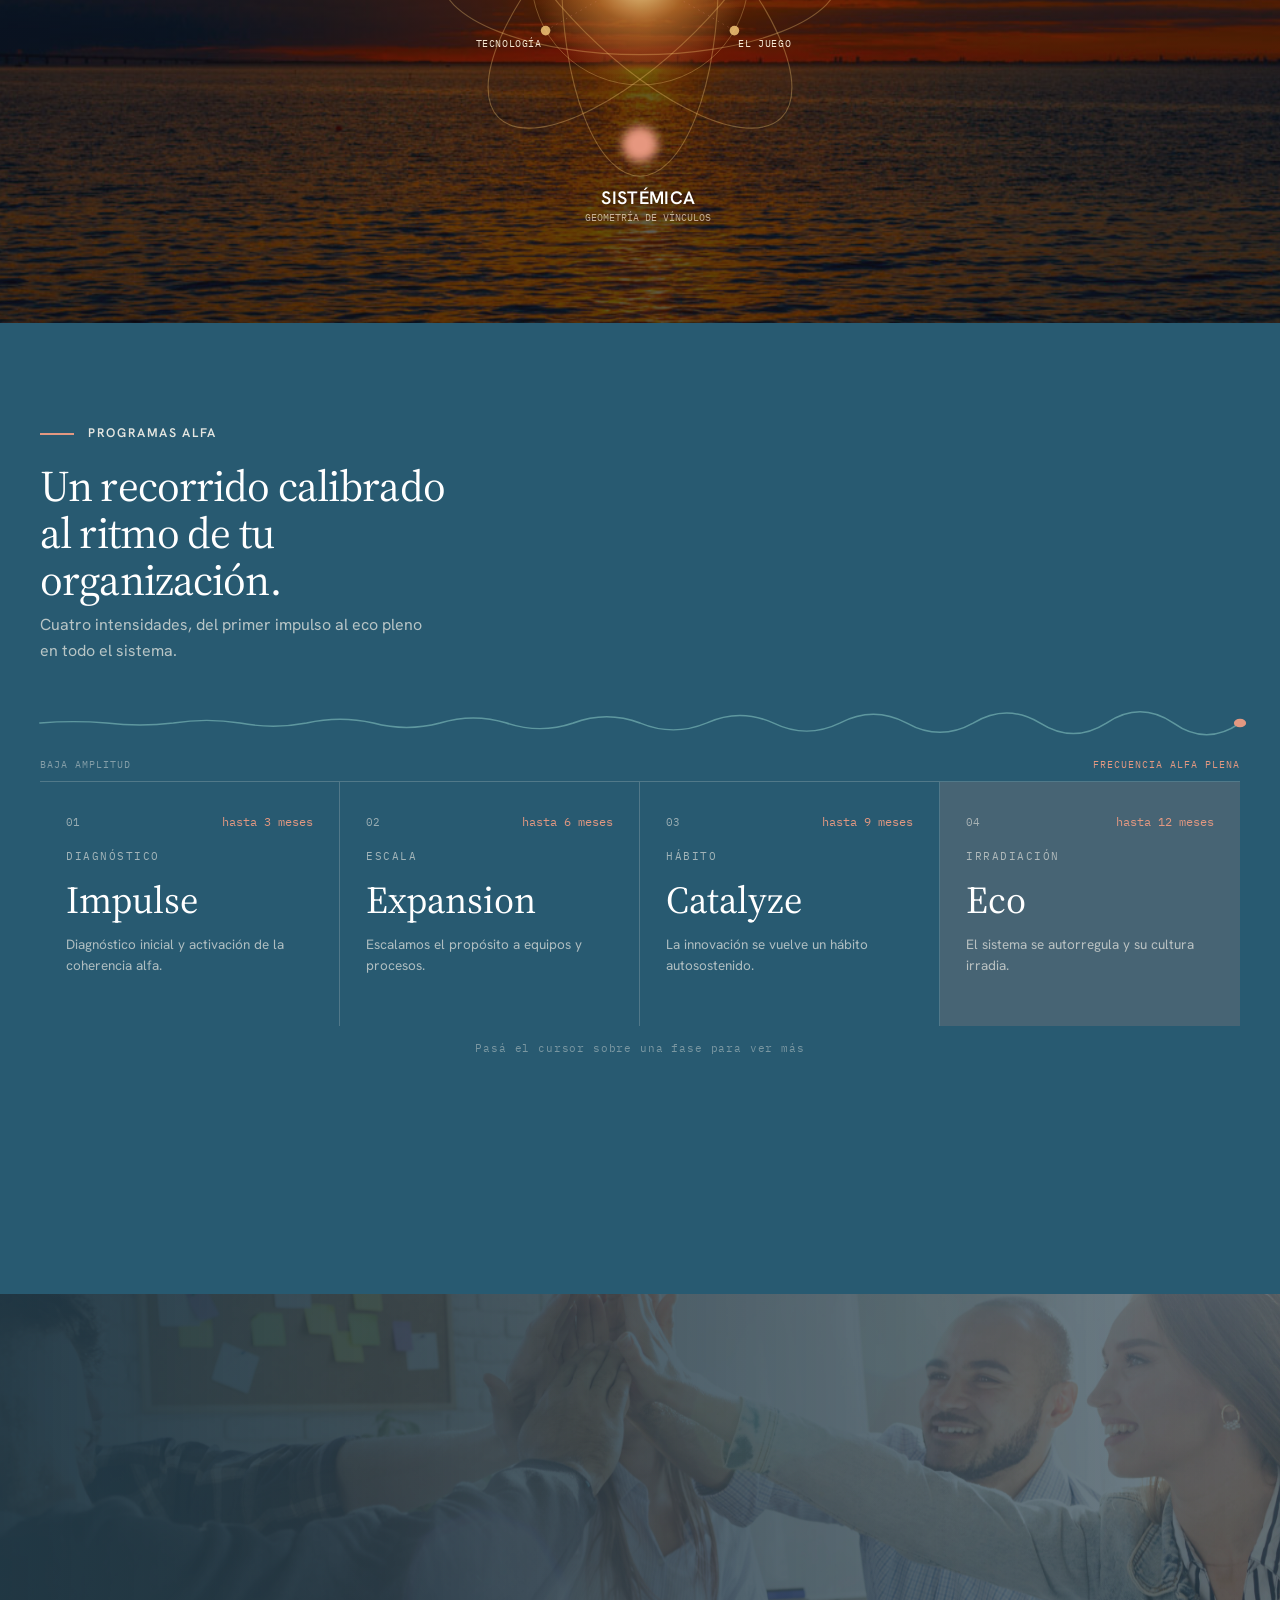
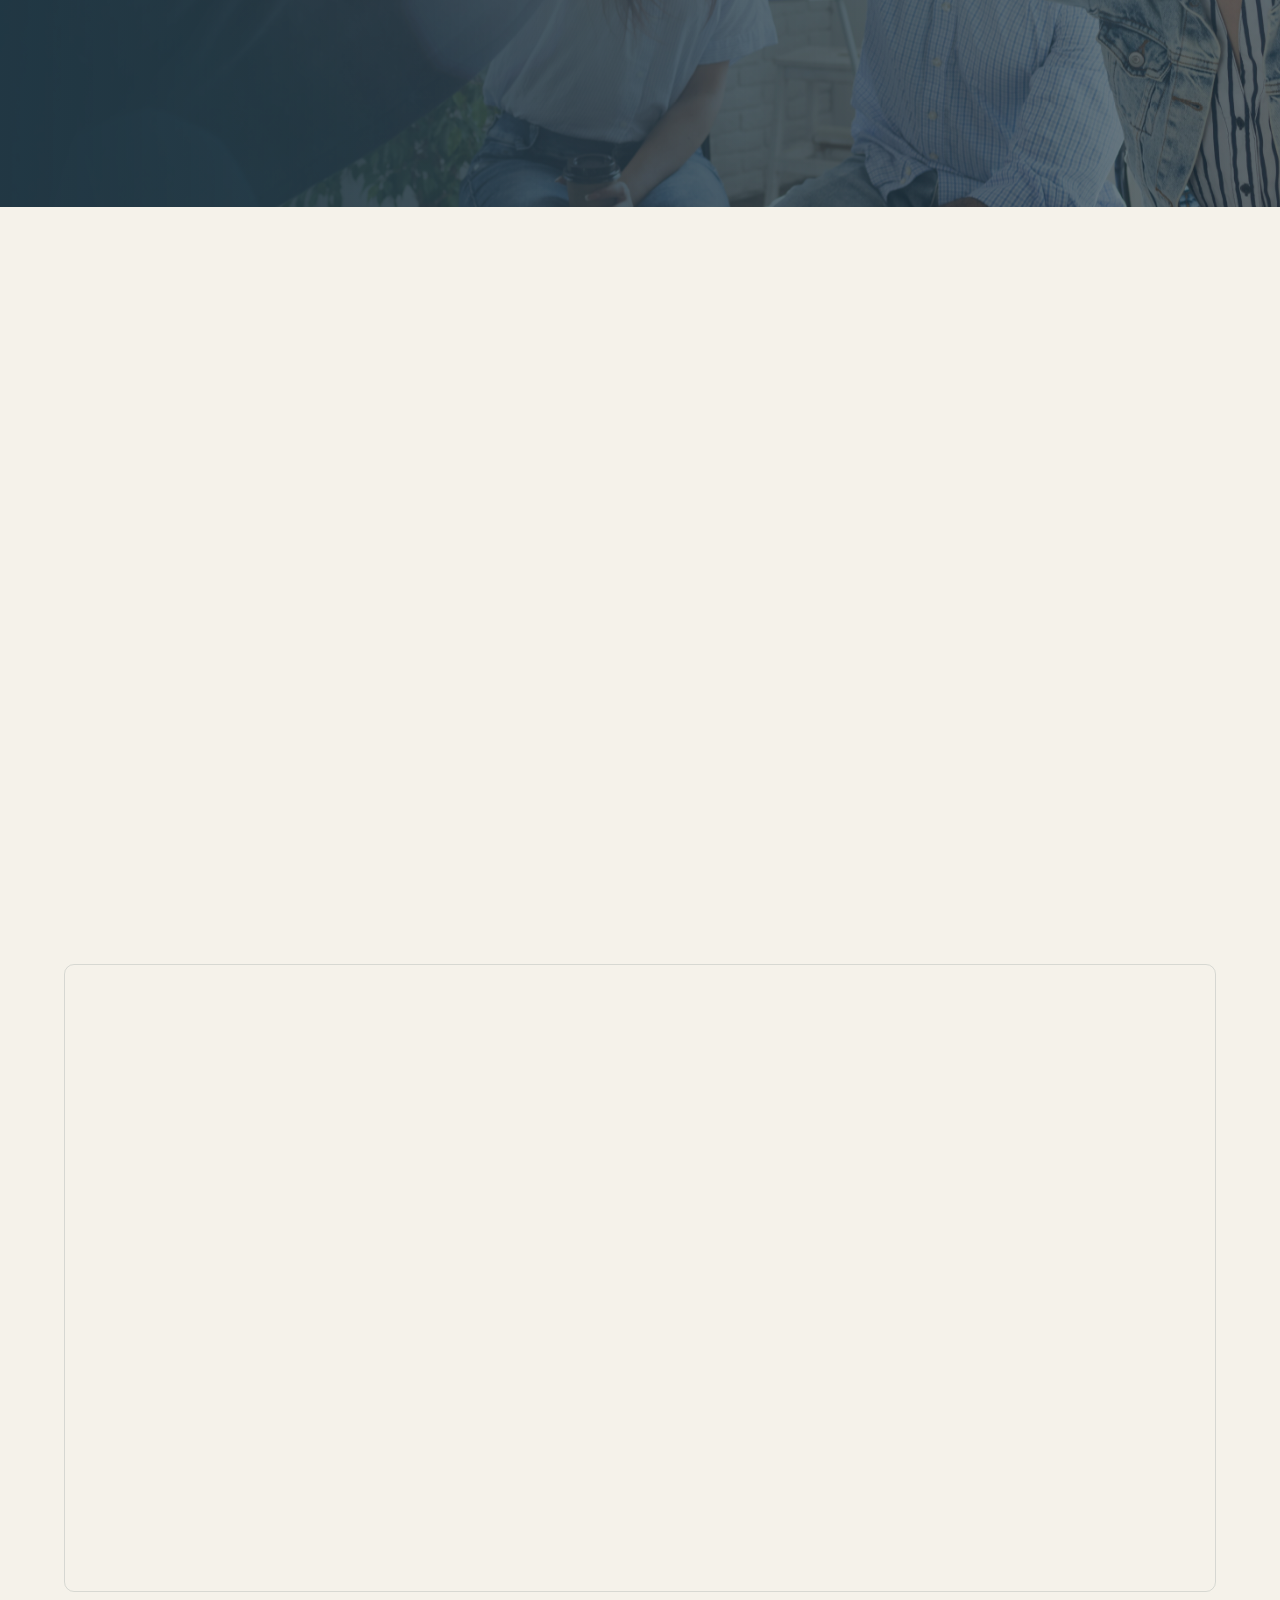
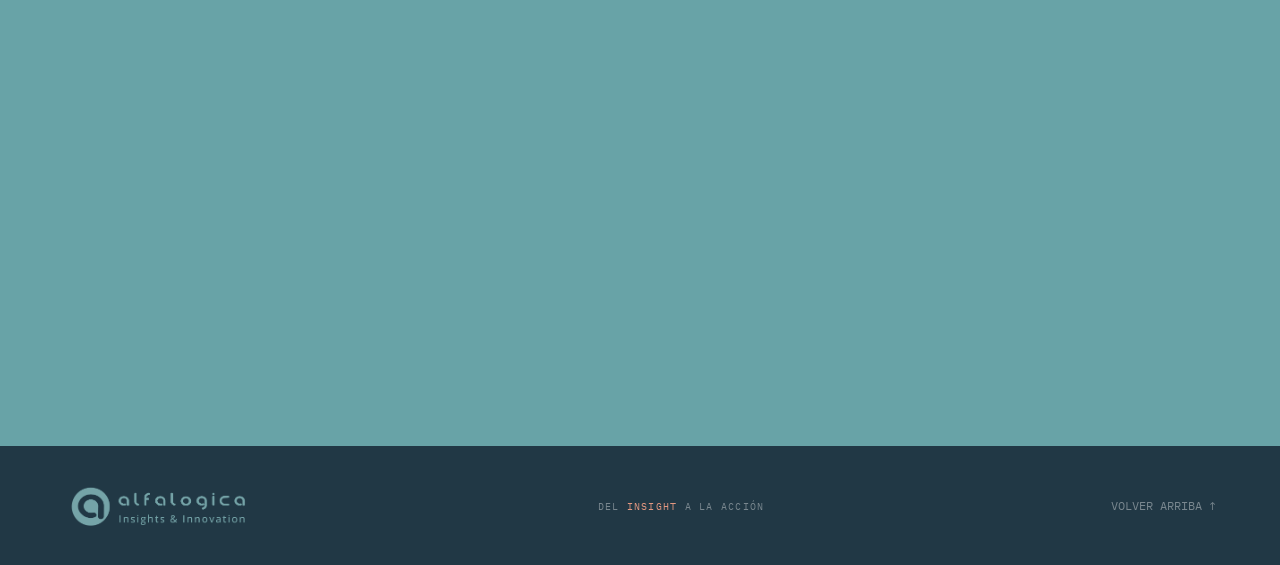
==== commit 3e59f789: "fix" ====
--- a/index.html
+++ b/index.html
@@ -237,6 +237,10 @@
         Acompañamos a líderes a integrar la precisión analítica con la
         sabiduría orgánica.
       </h3>
+      <span class="label-tag sin-linea" data-es="FRECUENCIA ALFA - MÉTODO CERTIICADO"
+        data-en="FRECUENCIA ALFA - MÉTODO CERTIICADO" data-pt="FRECUENCIA ALFA" data-fr="FRECUENCIA ALFA">
+        FRECUENCIA ALFA - MÉTODO CERTIICADO
+      </span>
     </div>
     <div class="hero__right">
       <img src="images/foto1.jpg" alt="Equipo de consultoría en reunión" />
--- a/css/styles.css
+++ b/css/styles.css
@@ -97,7 +97,14 @@
 .label-tag--light::before {
   background: rgba(255, 255, 255, 0.5);
 }
-
+.sin-linea::before {
+  gap: 0 !important;
+
+}
+.sin-linea::before {
+  width: 0 !important;
+  height: 0 !important;
+}
 /* TOPBAR */
 .topbar {
   background: var(--forest);
